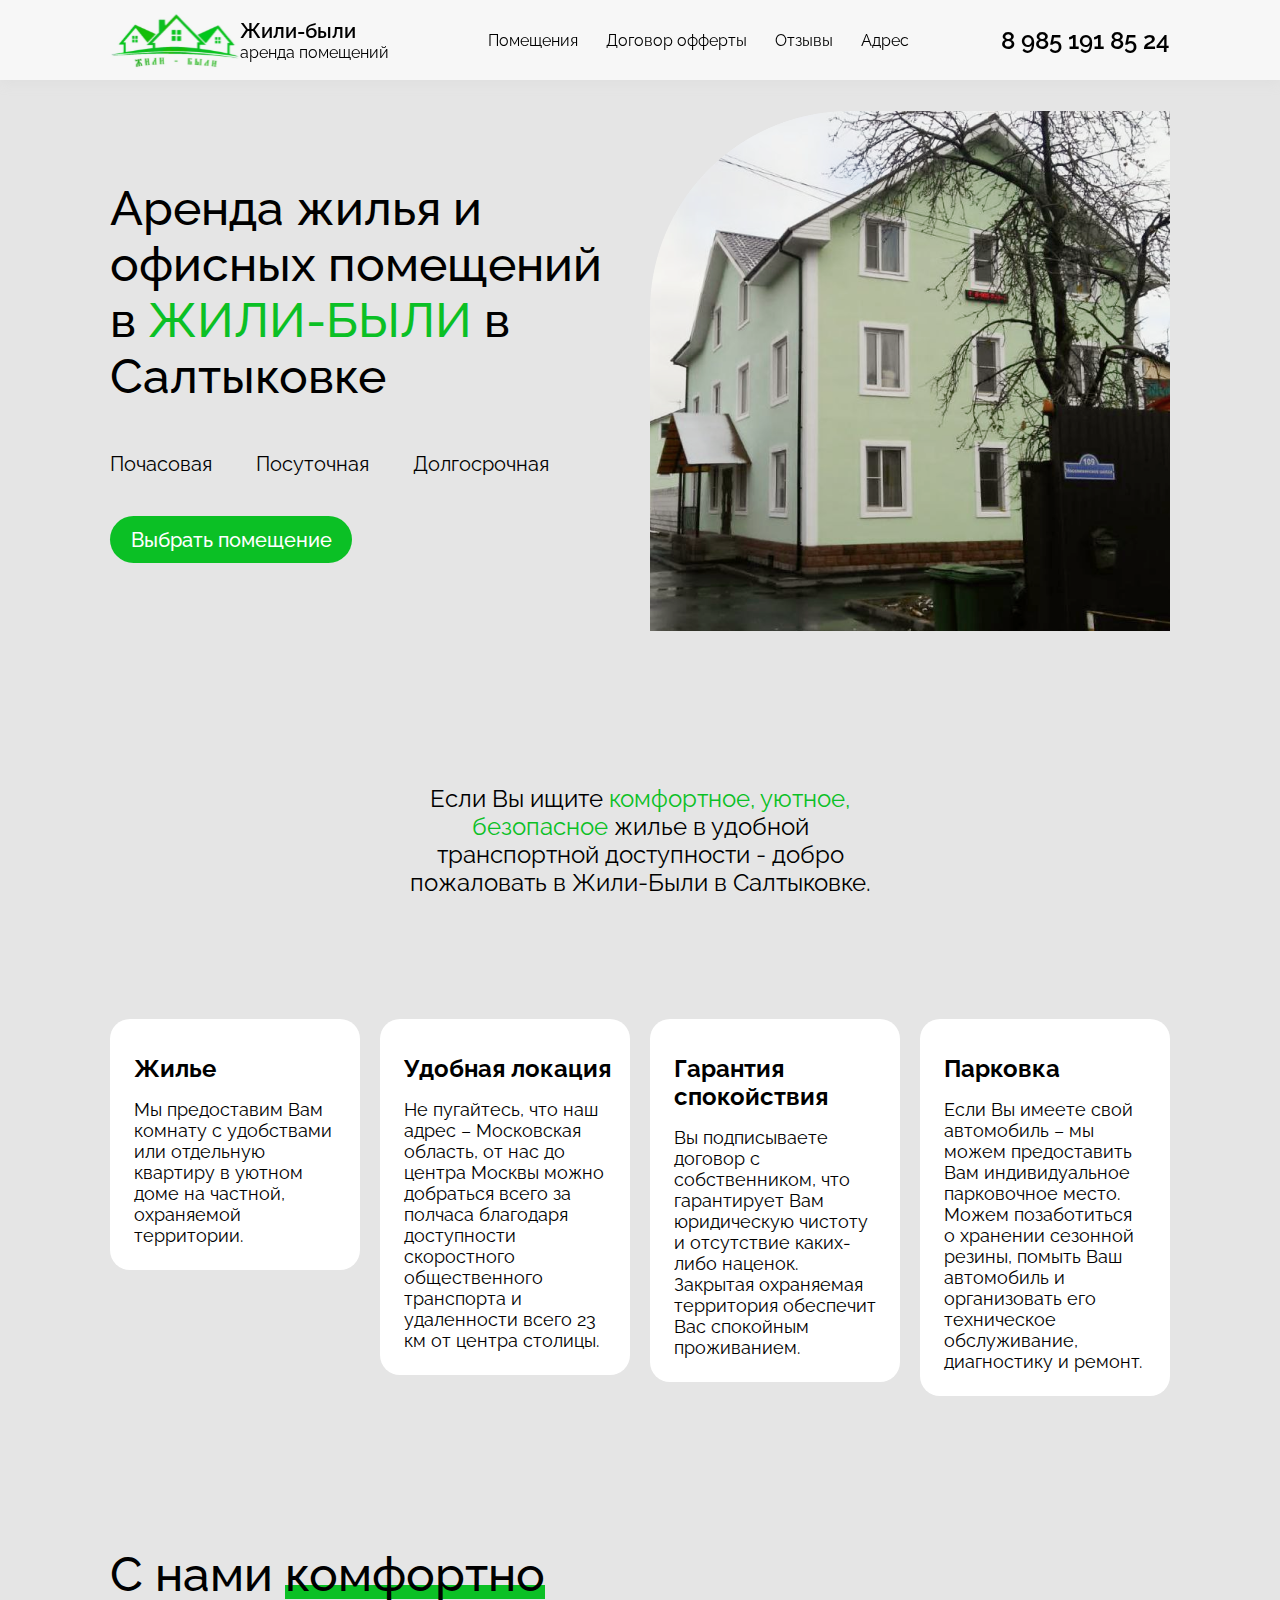
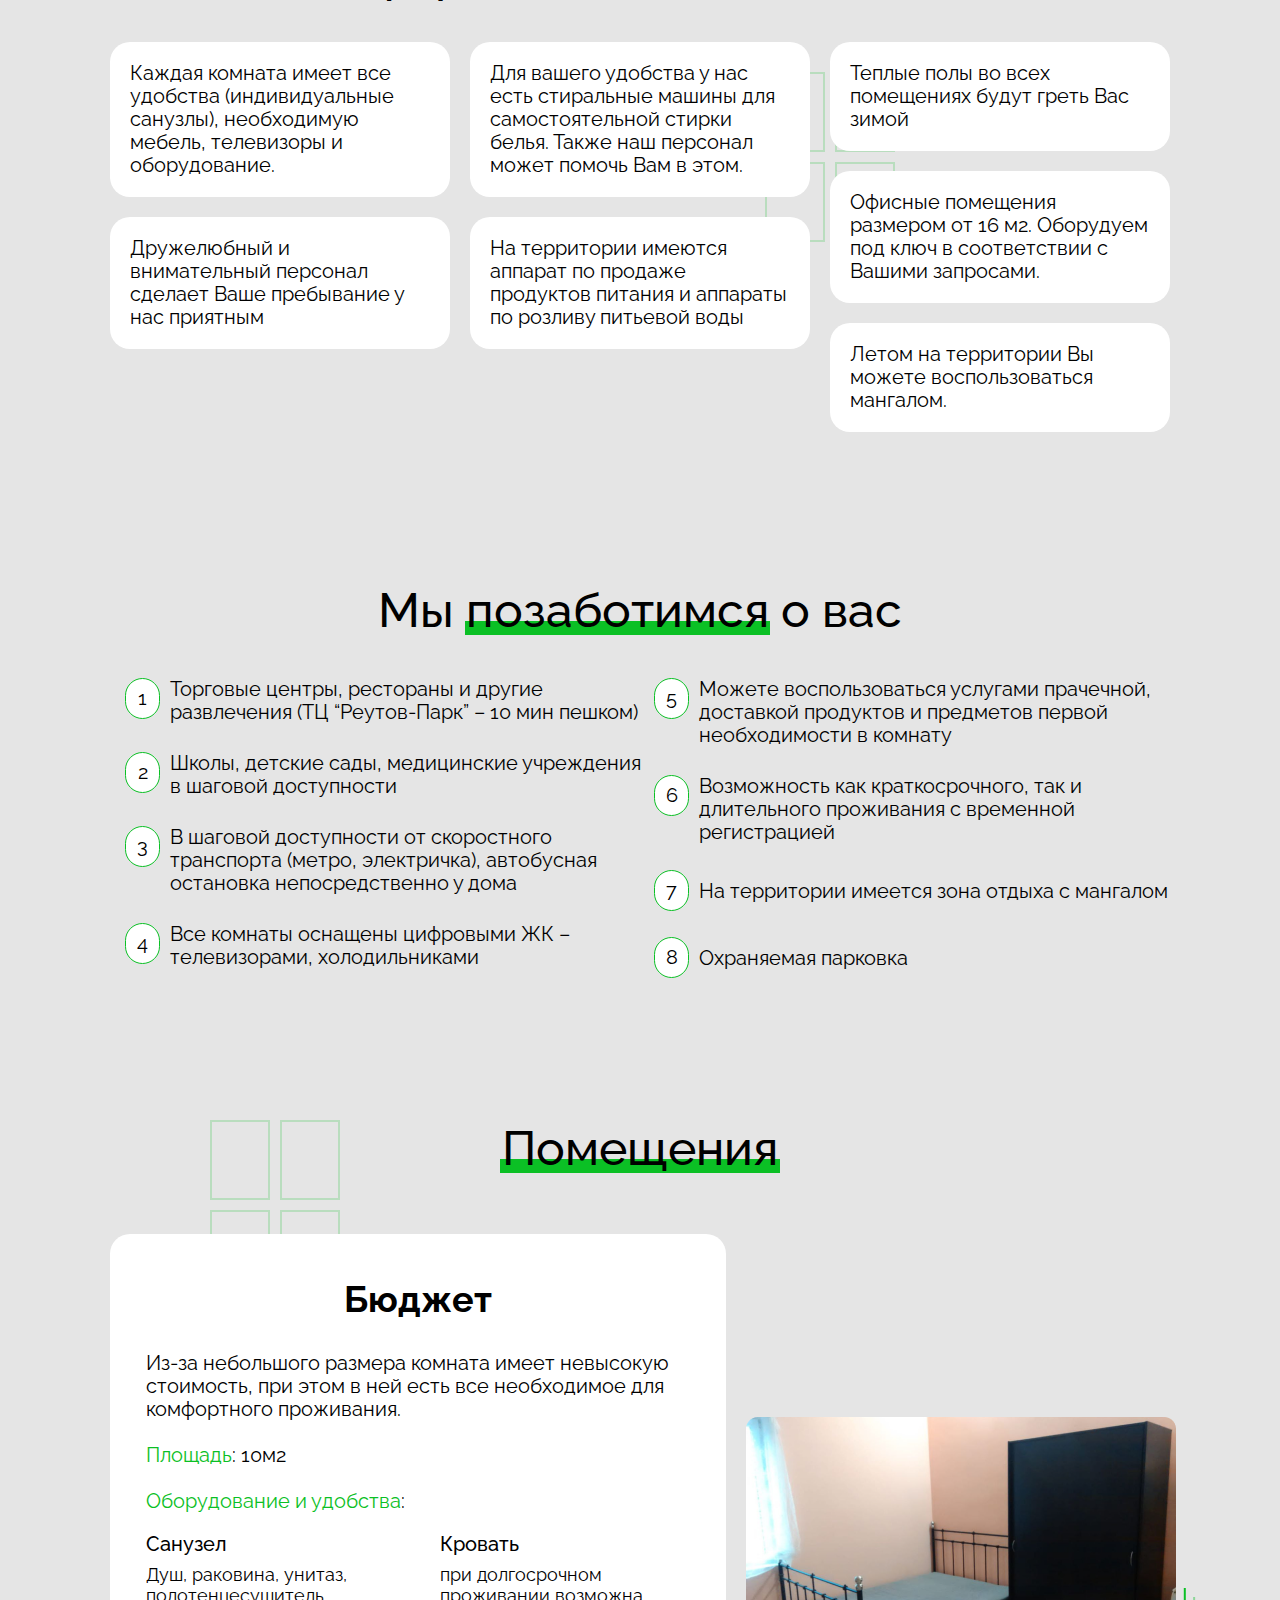
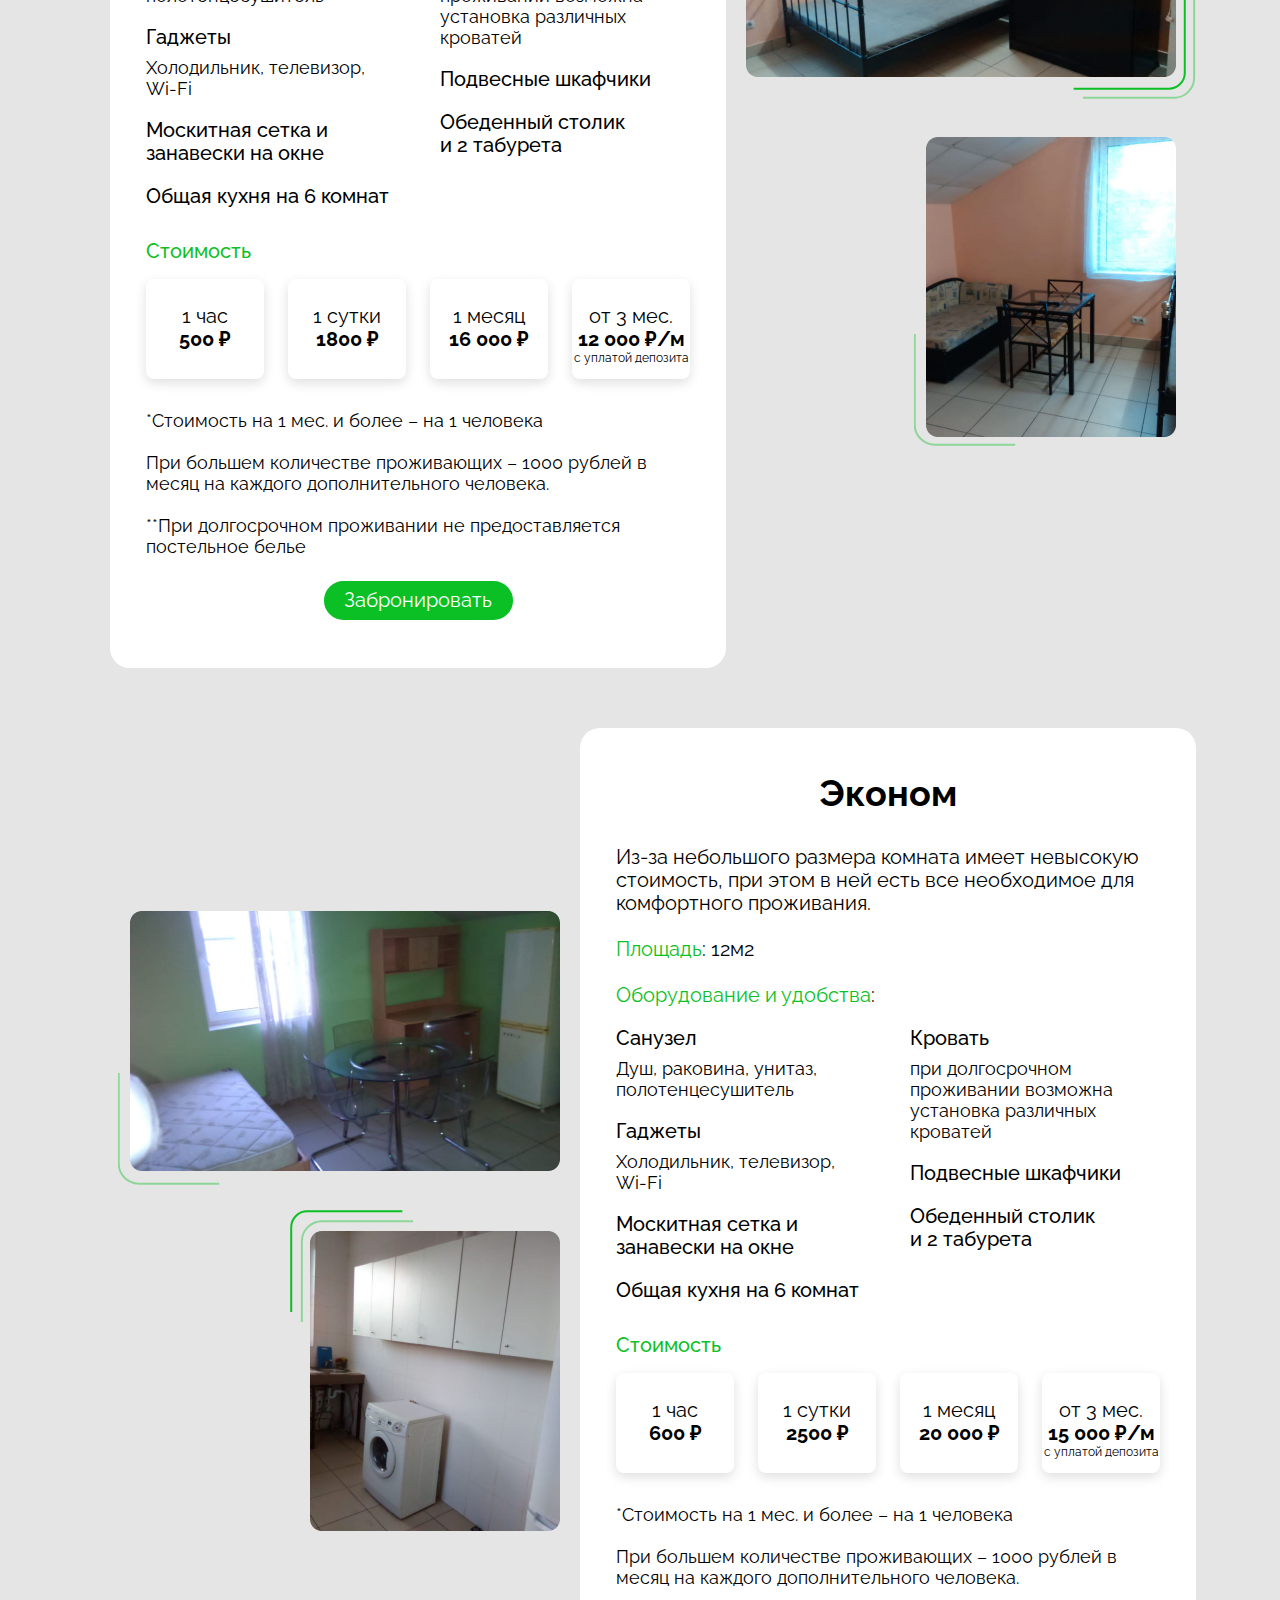
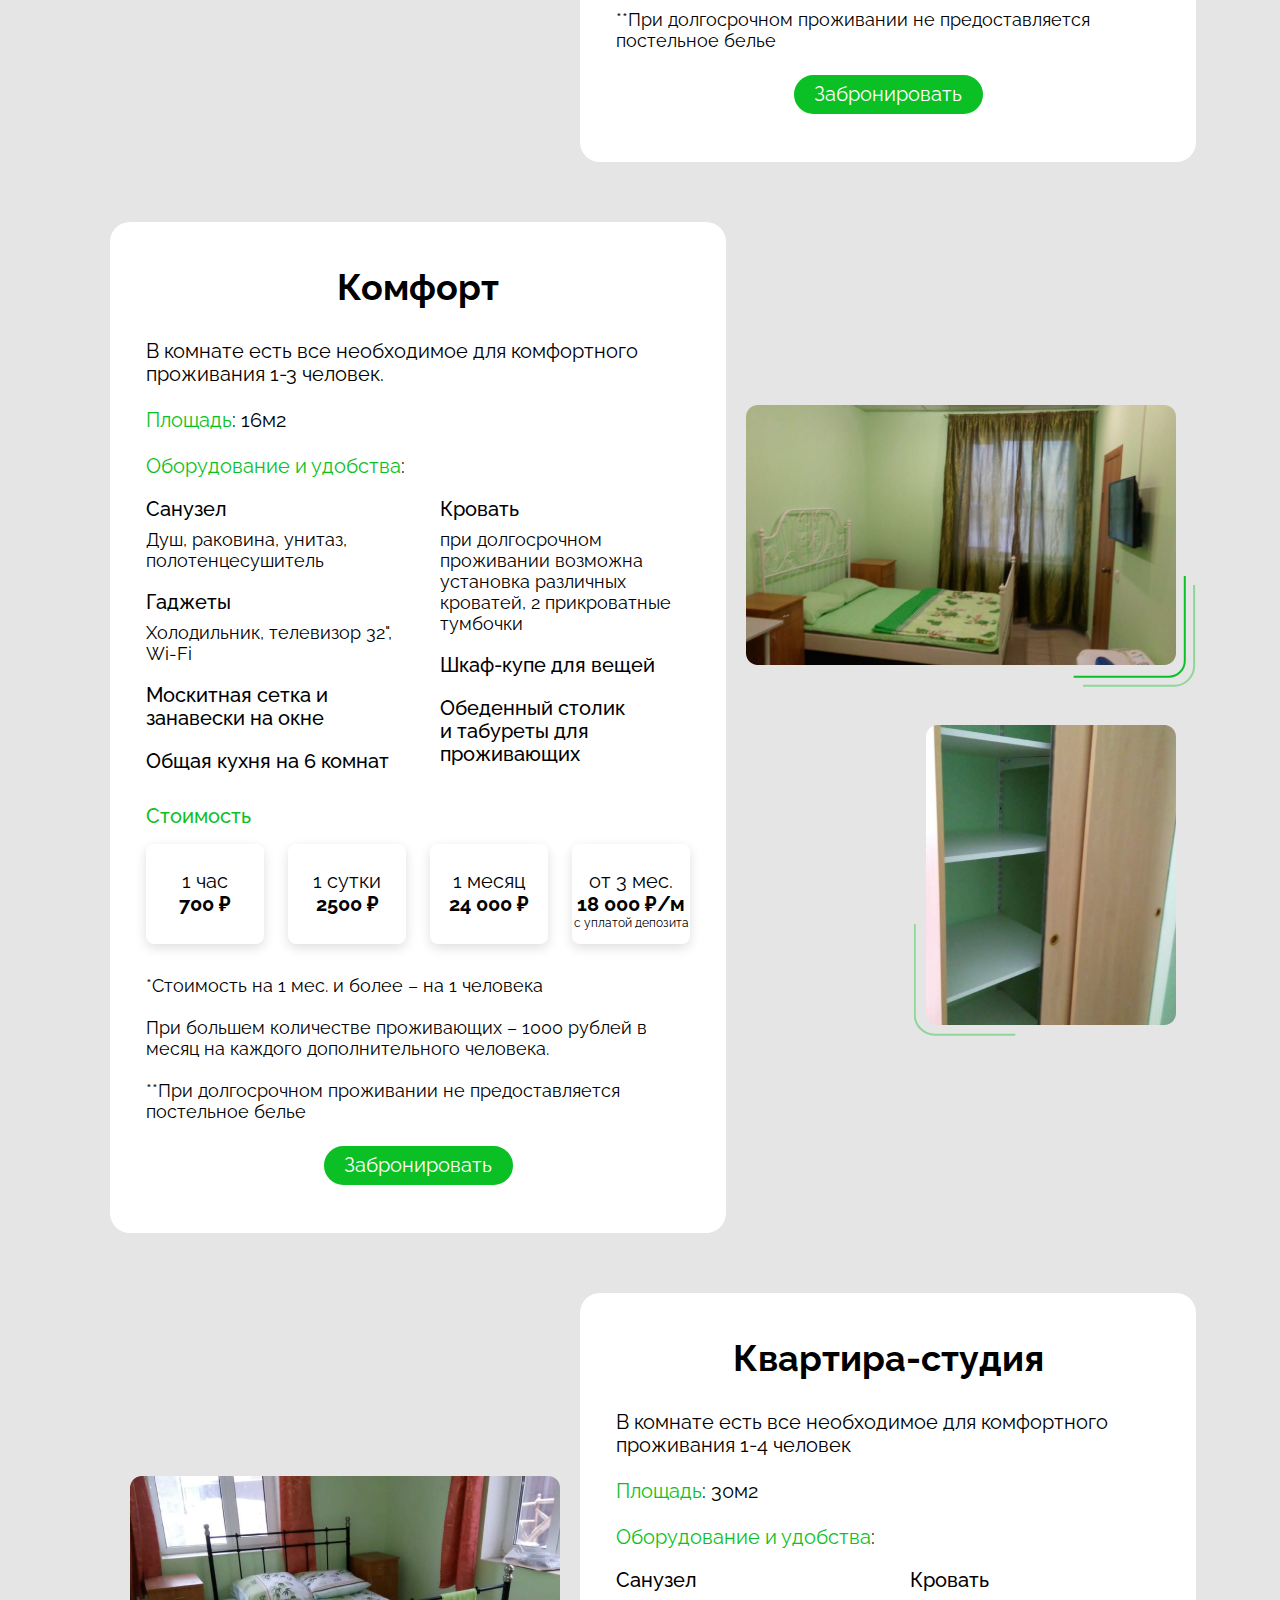
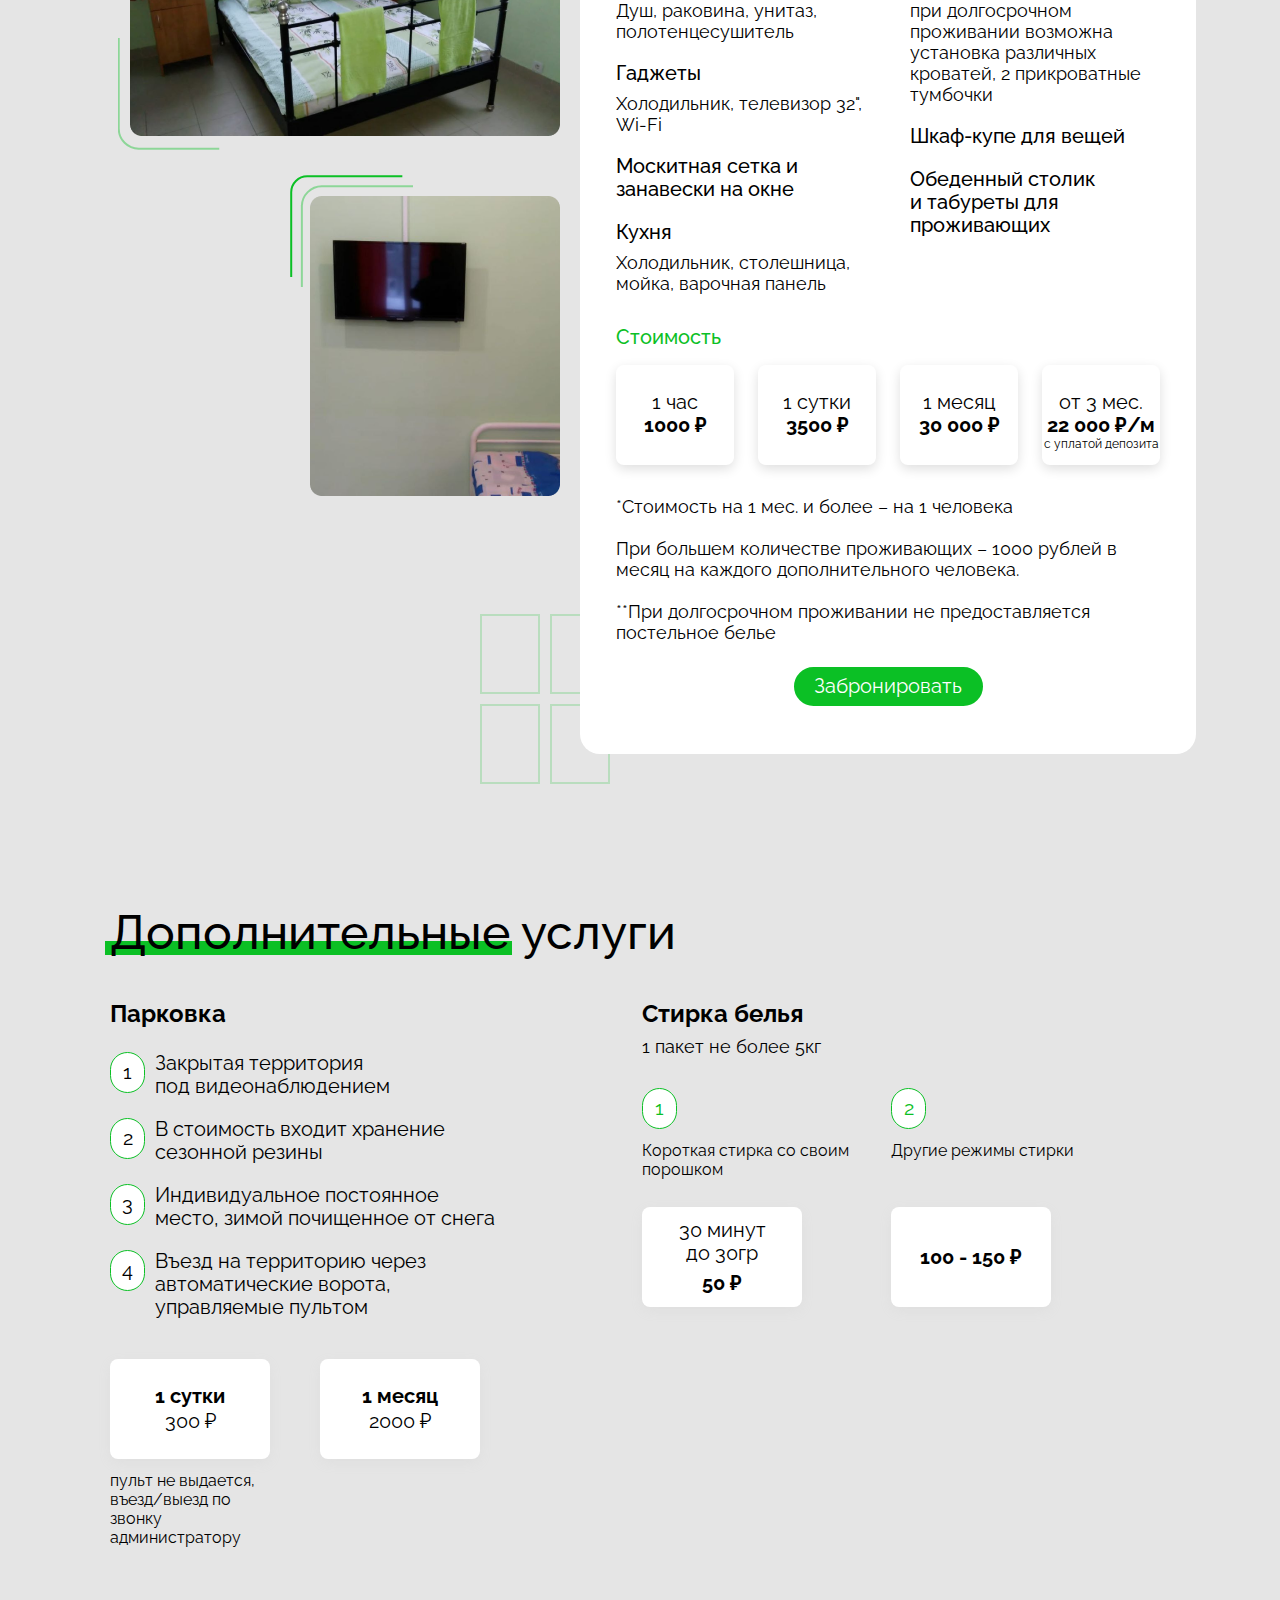
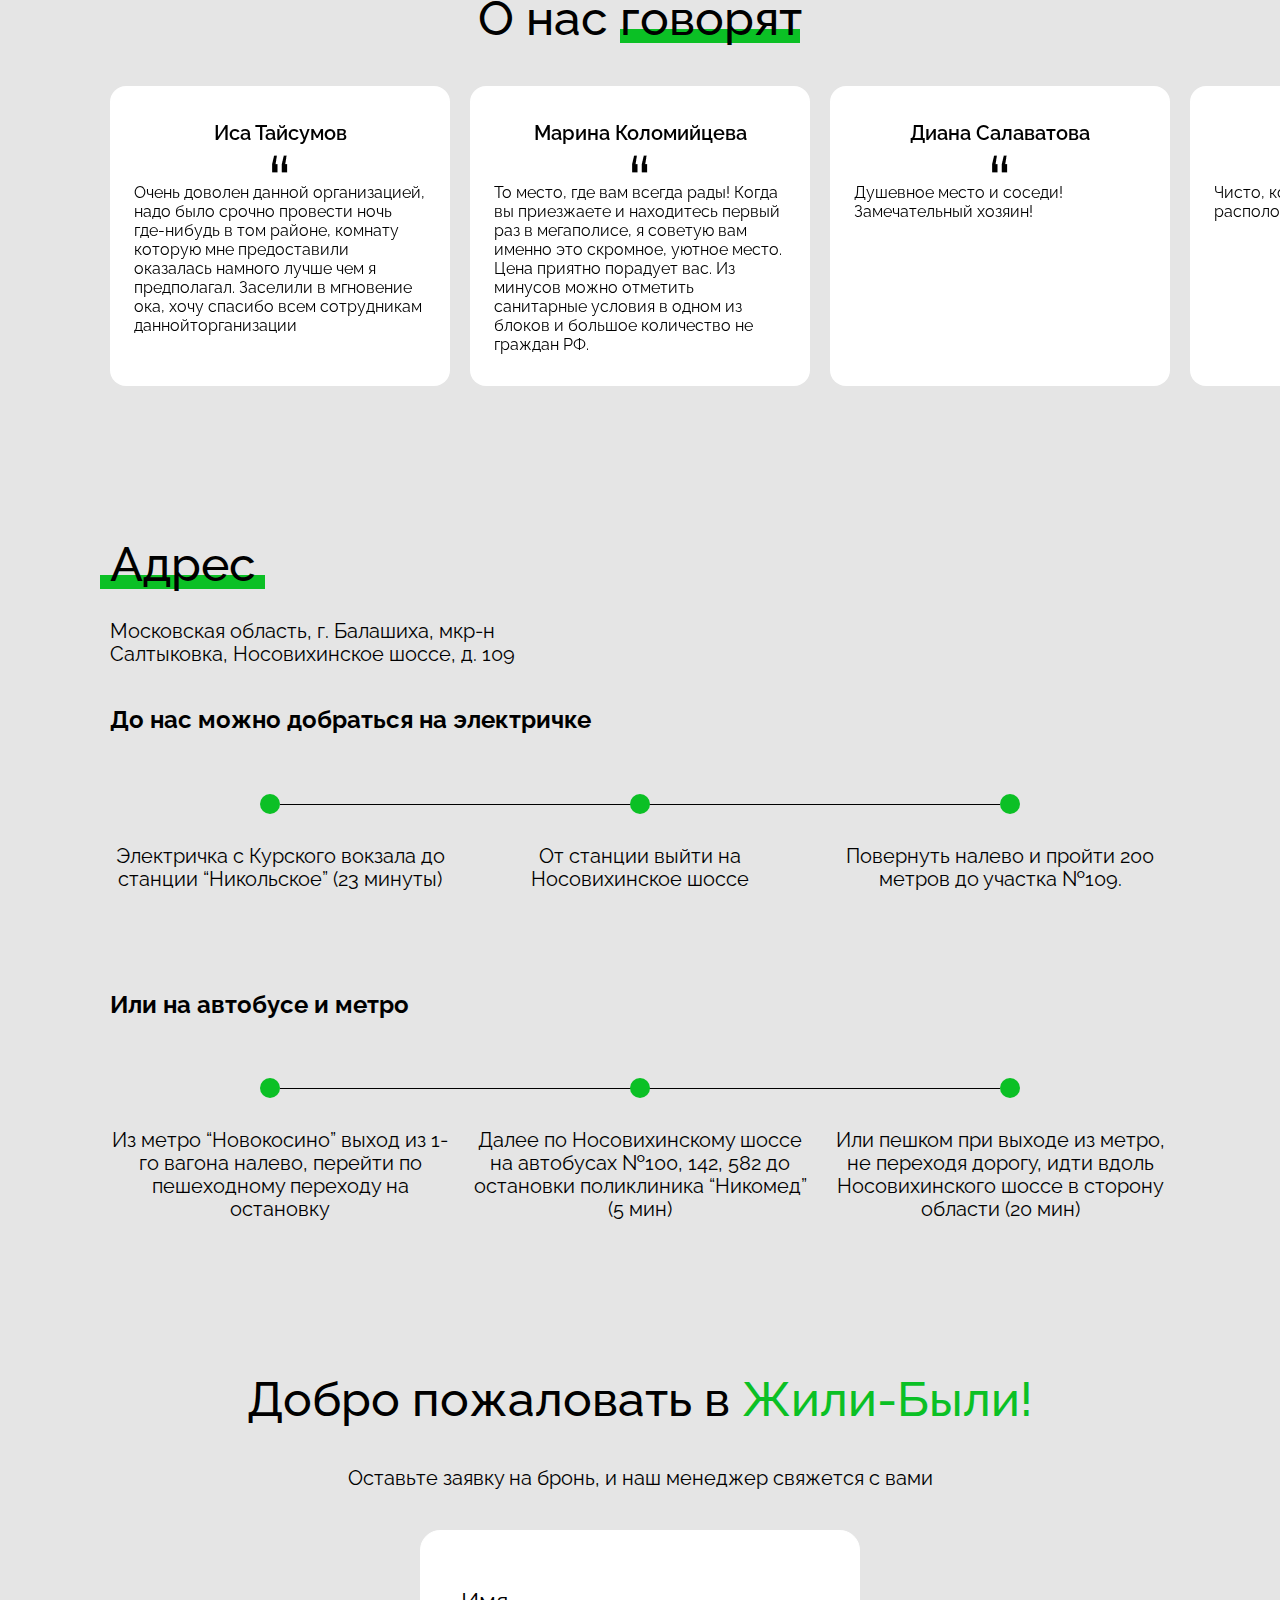
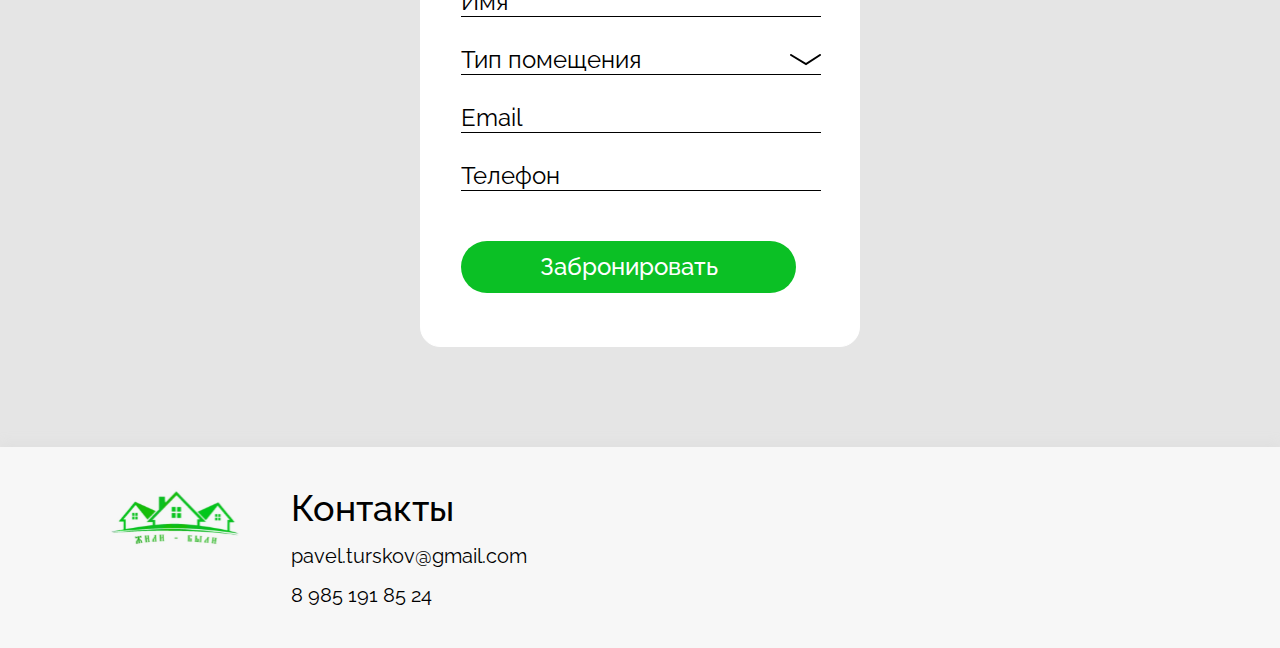
==== index.html @ 5f7e17d6 "Add files via upload" ====
<!DOCTYPE html>
<html lang="en">

<head>
    <meta charset="UTF-8">
    <meta http-equiv="X-UA-Compatible" content="IE=edge">
    <meta name="viewport" content="width=device-width, initial-scale=1.0">
    <link rel="icon" href="./img/favicon.ico" type="image/x-icon">
    <link rel="stylesheet" type="text/css" href="./slick/slick.css" />
    <link rel="stylesheet" type="text/css" href="./slick/slick-theme.css" />
    <script src="https://code.jquery.com/jquery-3.6.0.js"></script>
    <link rel="stylesheet" href="./style.css">
    <title>Жили-были</title>
</head>

<body>
    <div class="wrapper">
        <div class="content">
            <header class="header">
                <div class="container">
                    <a href="./index.html" class="img-logo">
                        <img src="./img/logo.svg" alt="logo">
                    </a>
                    <div class="company-name">
                        <p class="name-bold">Жили-были</p>
                        <p class="name-regular">аренда помещений</p>
                    </div>
                    <nav class="menu">
                        <ul class="menu__items">
                            <a href="#rooms" class="menu__item">Помещения</a>
                            <a href="./offerta.html" class="menu__item">Договор офферты</a>
                            <a href="#otzivi" class="menu__item">Отзывы</a>
                            <a href="#adress" class="menu__item">Адрес</a>
                        </ul>
                    </nav>
                    <div class="header__phone-number">
                        8 985 191 85 24
                    </div>
                </div>
            </header>
            <main class="main">
                <div class="container">
                    <section class="sec-1">
                        <div class="sec-1-left">
                            <h1 class="sec-1-title">
                                Аренда жилья и офисных помещений в <span class="clr-green">ЖИЛИ-БЫЛИ</span> в Салтыковке
                            </h1>
                            <div class="hours-variants">
                                <div class="hours-variant">Почасовая</div>
                                <div class="hours-variant">Посуточная</div>
                                <div class="hours-variant">Долгосрочная</div>
                            </div>
                            <a href="#rooms" class="choose-room">
                                Выбрать помещение
                            </a>
                        </div>
                        <div class="sec-1-right">
                            <img src="./img/pic1.png" alt="img" class="pic1">
                        </div>
                    </section>
                    <div class="main-welcome">
                        Если Вы ищите <span style="color: #0BC025;">комфортное, уютное, безопасное</span> жилье в удобной транспортной доступности - добро пожаловать в Жили-Были в Салтыковке.
                    </div>
                    <div class="main-benefits">
                        <div class="main-benefit" style="height: 251px">
                            <h3 class="main-benefit-title">
                                Жилье
                            </h3>
                            <p class="main-benefit-text">
                                Мы предоставим Вам комнату с удобствами или отдельную квартиру в уютном доме на частной, охраняемой территории.
                            </p>
                        </div>
                        <div class="main-benefit" style="height: 356px">
                            <h3 class="main-benefit-title" style="width: 207px">
                                Удобная локация
                            </h3>
                            <p class=" main-benefit-text ">
                                Не пугайтесь, что наш адрес – Московская область, от нас до центра Москвы можно добраться всего за полчаса благодаря доступности скоростного общественного транспорта и удаленности всего 23 км от центра столицы.
                            </p>
                        </div>
                        <div class="main-benefit " style="height: 363px">
                            <h3 class="main-benefit-title ">
                                Гарантия спокойствия
                            </h3>
                            <p class="main-benefit-text ">
                                Вы подписываете договор с собственником, что гарантирует Вам юридическую чистоту и отсутствие каких-либо наценок. Закрытая охраняемая территория обеспечит Вас спокойным проживанием.
                            </p>
                        </div>
                        <div class="main-benefit ">
                            <h3 class="main-benefit-title ">
                                Парковка
                            </h3>
                            <p class="main-benefit-text ">
                                Если Вы имеете свой автомобиль – мы можем предоставить Вам индивидуальное парковочное место. Можем позаботиться о хранении сезонной резины, помыть Ваш автомобиль и организовать его техническое обслуживание, диагностику и ремонт.
                            </p>
                        </div>
                    </div>
                    <section class="sec-2">
                        <h2 class="sec-2-title">
                            С нами комфортно
                        </h2>
                        <span class="sec-2-title-underline"></span>
                        <div class="sec-2-items">
                            <div class="sec-2-items-col">
                                <div class="sec-2-item">
                                    Каждая комната имеет все удобства (индивидуальные санузлы), необходимую мебель, телевизоры и оборудование.
                                </div>
                                <div class="sec-2-item">
                                    Дружелюбный и внимательный персонал сделает Ваше пребывание у нас приятным
                                </div>
                            </div>
                            <div class="sec-2-items-col">
                                <div class="sec-2-item">
                                    Для вашего удобства у нас есть стиральные машины для самостоятельной стирки белья. Также наш персонал может помочь Вам в этом.
                                </div>
                                <div class="sec-2-item">
                                    На территории имеются аппарат по продаже продуктов питания и аппараты по розливу питьевой воды
                                </div>
                            </div>
                            <div class="sec-2-items-col">
                                <div class="sec-2-item">
                                    Теплые полы во всех помещениях будут греть Вас зимой
                                </div>
                                <div class="sec-2-item">
                                    Офисные помещения размером от 16 м2. Оборудуем под ключ в соответствии с Вашими запросами.
                                </div>
                                <div class="sec-2-item">
                                    Летом на территории Вы можете воспользоваться мангалом.
                                </div>
                            </div>
                        </div>
                        <div class="sec-2-bg-forms">
                            <div class="sec-2-bg-form" style="left: 0px; top: 0px;"></div>
                            <div class="sec-2-bg-form" style="left: 70px; top: 0px;"></div>
                            <div class="sec-2-bg-form" style="left: 0px; top: 90px;"></div>
                            <div class="sec-2-bg-form" style="left: 70px; top: 90px;"></div>
                        </div>
                    </section>
                    <section class="sec-3">
                        <h2 class="sec-3-title">
                            Мы позаботимся о вас
                        </h2>
                        <span class="sec-3-title-underline"></span>
                        <ol class="sec-3-advantages">
                            <div class="sec-3-advantages-col">
                                <li class="sec-3-advantage">
                                    Торговые центры, рестораны и другие развлечения (ТЦ “Реутов-Парк” – 10 мин пешком)
                                </li>
                                <li class="sec-3-advantage">
                                    Школы, детские сады, медицинские учреждения в шаговой доступности
                                </li>
                                <li class="sec-3-advantage">
                                    В шаговой доступности от скоростного транспорта (метро, электричка), автобусная остановка непосредственно у дома
                                </li>
                                <li class="sec-3-advantage">
                                    Все комнаты оснащены цифровыми ЖК – телевизорами, холодильниками
                                </li>
                            </div>
                            <div class="sec-3-advantages-col">
                                <li class="sec-3-advantage">
                                    Можете воспользоваться услугами прачечной, доставкой продуктов и предметов первой необходимости в комнату
                                </li>
                                <li class="sec-3-advantage">
                                    Возможность как краткосрочного, так и длительного проживания с временной регистрацией
                                </li>
                                <li class="sec-3-advantage">
                                    На территории имеется зона отдыха с мангалом
                                </li>
                                <li class="sec-3-advantage">
                                    Охраняемая парковка
                                </li>
                            </div>
                        </ol>
                    </section>
                    <section class="sec-4" id="rooms">
                        <div class="sec-2-bg-forms">
                            <div class="sec-2-bg-form" style="left: 0px; top: 0px;"></div>
                            <div class="sec-2-bg-form" style="left: 70px; top: 0px;"></div>
                            <div class="sec-2-bg-form" style="left: 0px; top: 90px;"></div>
                            <div class="sec-2-bg-form" style="left: 70px; top: 90px;"></div>
                        </div>
                        <h2 class="sec-3-title">
                            Помещения
                        </h2>
                        <span class="sec-4-title-underline"></span>
                        <div class="sec-4-rooms">
                            <div class="sec-4-room-type-first">
                                <div class="sec-4-room-type-first-left">
                                    <h3 class="sec-4-room-title">
                                        Бюджет
                                    </h3>
                                    <p class="sec-4-room-sub">
                                        Из-за небольшого размера комната имеет невысокую стоимость, при этом в ней есть все необходимое для комфортного проживания. <br> <br>
                                        <span class="clr-green">Площадь</span>: 10м2 <br> <br>
                                        <span class="clr-green">Оборудование и удобства</span>:
                                    </p>
                                    <div class="room-things">
                                        <div class="room-things-col">
                                            <div class="room-thing">
                                                <h5 class="room-thing-title">
                                                    Санузел
                                                </h5>
                                                <p class="room-thing-text">
                                                    Душ, раковина, унитаз, полотенцесушитель
                                                </p>
                                            </div>
                                            <div class="room-thing">
                                                <h5 class="room-thing-title">
                                                    Гаджеты
                                                </h5>
                                                <p class="room-thing-text">
                                                    Холодильник, телевизор, Wi-Fi
                                                </p>
                                            </div>
                                            <div class="room-thing">
                                                <h5 class="room-thing-title">
                                                    Москитная сетка и занавески на окне
                                                </h5>
                                            </div>
                                            <div class="room-thing">
                                                <h5 class="room-thing-title">
                                                    Общая кухня на 6 комнат
                                                </h5>
                                            </div>
                                        </div>
                                        <div class="room-things-col">
                                            <div class="room-thing">
                                                <h5 class="room-thing-title">
                                                    Кровать
                                                </h5>
                                                <p class="room-thing-text">
                                                    при долгосрочном проживании возможна установка различных кроватей
                                                </p>
                                            </div>
                                            <div class="room-thing">
                                                <h5 class="room-thing-title">
                                                    Подвесные шкафчики
                                                </h5>
                                            </div>
                                            <div class="room-thing">
                                                <h5 class="room-thing-title">
                                                    Обеденный столик и 2 табурета
                                                </h5>
                                            </div>
                                        </div>

                                    </div>
                                    <p class="room-price clr-green">
                                        Стоимость
                                    </p>
                                    <div class="room-price-tarifs">
                                        <div class="room-price-tarif">
                                            <p class="room-price-tarif-text">
                                                1 час
                                            </p>
                                            <p class="room-price-tarif-text-bold">
                                                500 ₽
                                            </p>
                                        </div>
                                        <div class="room-price-tarif">
                                            <p class="room-price-tarif-text">
                                                1 сутки
                                            </p>
                                            <p class="room-price-tarif-text-bold">
                                                1800 ₽
                                            </p>
                                        </div>
                                        <div class="room-price-tarif">
                                            <p class="room-price-tarif-text">
                                                1 месяц
                                            </p>
                                            <p class="room-price-tarif-text-bold">
                                                16 000 ₽
                                            </p>
                                        </div>
                                        <div class="room-price-tarif">
                                            <p class="room-price-tarif-text">
                                                от 3 мес.
                                            </p>
                                            <p class="room-price-tarif-text-bold">
                                                12 000 ₽/м
                                            </p>
                                            <p class="deposit">
                                                с уплатой депозита
                                            </p>
                                        </div>
                                    </div>
                                    <div class="room-price-text">
                                        *Стоимость на 1 мес. и более – на 1 человека <br> <br> При большем количестве проживающих – 1000 рублей в месяц на каждого дополнительного человека. <br> <br> **При долгосрочном проживании не предоставляется постельное
                                        белье
                                    </div>
                                    <a href="#form" class="room-booking">
                                        Забронировать
                                    </a>
                                </div>
                                <div class="sec-4-room-type-first-right">
                                    <div class="room-pic1">
                                        <img src="./img/pic2.png" alt="pic2">
                                    </div>
                                    <div class="room-pic2">
                                        <img src="./img/pic3.png" alt="pic3">
                                    </div>
                                    <div class="border-dark" style="right: -10px; top: 170px;">
                                        <img src="./img/border-dark.svg" alt="">
                                    </div>
                                    <div class="border-light" style="right: -20px; top: 180px;">
                                        <img src="./img/border-light.svg" alt="">
                                    </div>
                                    <div class="border-light" style="bottom: 285px; left: 180px; transform: rotate(90deg);">
                                        <img src="./img/border-light.svg" alt="">
                                    </div>
                                </div>
                            </div>
                            <div class="sec-4-room-type-first">
                                <div class="sec-4-room-type-first-right">
                                    <div class="room-pic1">
                                        <img src="./img/pic4.png" alt="pic2">
                                    </div>
                                    <div class="room-pic2">
                                        <img src="./img/pic5.png" alt="pic3">
                                    </div>
                                    <div class="border-dark" style="left: 180px; top: 295px; transform: rotate(180deg);">
                                        <img src="./img/border-dark.svg" alt="">
                                    </div>
                                    <div class="border-light" style="left: 190px; top: 305px; transform: rotate(180deg);">
                                        <img src="./img/border-light.svg" alt="">
                                    </div>
                                    <div class="border-light" style="top: 165px; left: 0px; transform: rotate(90deg);">
                                        <img src="./img/border-light.svg" alt="">
                                    </div>
                                </div>
                                <div class="sec-4-room-type-first-left">
                                    <h3 class="sec-4-room-title">
                                        Эконом
                                    </h3>
                                    <p class="sec-4-room-sub">
                                        Из-за небольшого размера комната имеет невысокую стоимость, при этом в ней есть все необходимое для комфортного проживания. <br> <br>
                                        <span class="clr-green">Площадь</span>: 12м2 <br> <br>
                                        <span class="clr-green">Оборудование и удобства</span>:
                                    </p>
                                    <div class="room-things">
                                        <div class="room-things-col">
                                            <div class="room-thing">
                                                <h5 class="room-thing-title">
                                                    Санузел
                                                </h5>
                                                <p class="room-thing-text">
                                                    Душ, раковина, унитаз, полотенцесушитель
                                                </p>
                                            </div>
                                            <div class="room-thing">
                                                <h5 class="room-thing-title">
                                                    Гаджеты
                                                </h5>
                                                <p class="room-thing-text">
                                                    Холодильник, телевизор, Wi-Fi
                                                </p>
                                            </div>
                                            <div class="room-thing">
                                                <h5 class="room-thing-title">
                                                    Москитная сетка и занавески на окне
                                                </h5>
                                            </div>
                                            <div class="room-thing">
                                                <h5 class="room-thing-title">
                                                    Общая кухня на 6 комнат
                                                </h5>
                                            </div>
                                        </div>
                                        <div class="room-things-col">
                                            <div class="room-thing">
                                                <h5 class="room-thing-title">
                                                    Кровать
                                                </h5>
                                                <p class="room-thing-text">
                                                    при долгосрочном проживании возможна установка различных кроватей
                                                </p>
                                            </div>
                                            <div class="room-thing">
                                                <h5 class="room-thing-title">
                                                    Подвесные шкафчики
                                                </h5>
                                            </div>
                                            <div class="room-thing">
                                                <h5 class="room-thing-title">
                                                    Обеденный столик и 2 табурета
                                                </h5>
                                            </div>
                                        </div>

                                    </div>
                                    <p class="room-price clr-green">
                                        Стоимость
                                    </p>
                                    <div class="room-price-tarifs">
                                        <div class="room-price-tarif">
                                            <p class="room-price-tarif-text">
                                                1 час
                                            </p>
                                            <p class="room-price-tarif-text-bold">
                                                600 ₽
                                            </p>
                                        </div>
                                        <div class="room-price-tarif">
                                            <p class="room-price-tarif-text">
                                                1 сутки
                                            </p>
                                            <p class="room-price-tarif-text-bold">
                                                2500 ₽
                                            </p>
                                        </div>
                                        <div class="room-price-tarif">
                                            <p class="room-price-tarif-text">
                                                1 месяц
                                            </p>
                                            <p class="room-price-tarif-text-bold">
                                                20 000 ₽
                                            </p>
                                        </div>
                                        <div class="room-price-tarif">
                                            <p class="room-price-tarif-text">
                                                от 3 мес.
                                            </p>
                                            <p class="room-price-tarif-text-bold">
                                                15 000 ₽/м
                                            </p>
                                            <p class="deposit">
                                                с уплатой депозита
                                            </p>
                                        </div>
                                    </div>
                                    <div class="room-price-text">
                                        *Стоимость на 1 мес. и более – на 1 человека <br> <br> При большем количестве проживающих – 1000 рублей в месяц на каждого дополнительного человека. <br> <br> **При долгосрочном проживании не предоставляется постельное
                                        белье
                                    </div>
                                    <a href="#form" class="room-booking">
                                        Забронировать
                                    </a>
                                </div>
                            </div>
                            <div class="sec-4-room-type-first">
                                <div class="sec-4-room-type-first-left">
                                    <h3 class="sec-4-room-title">
                                        Комфорт
                                    </h3>
                                    <p class="sec-4-room-sub">
                                        В комнате есть все необходимое для комфортного проживания 1-3 человек. <br> <br>
                                        <span class="clr-green">Площадь</span>: 16м2 <br> <br>
                                        <span class="clr-green">Оборудование и удобства</span>:
                                    </p>
                                    <div class="room-things">
                                        <div class="room-things-col">
                                            <div class="room-thing">
                                                <h5 class="room-thing-title">
                                                    Санузел
                                                </h5>
                                                <p class="room-thing-text">
                                                    Душ, раковина, унитаз, полотенцесушитель
                                                </p>
                                            </div>
                                            <div class="room-thing">
                                                <h5 class="room-thing-title">
                                                    Гаджеты
                                                </h5>
                                                <p class="room-thing-text">
                                                    Холодильник, телевизор 32", Wi-Fi
                                                </p>
                                            </div>
                                            <div class="room-thing">
                                                <h5 class="room-thing-title">
                                                    Москитная сетка и занавески на окне
                                                </h5>
                                            </div>
                                            <div class="room-thing">
                                                <h5 class="room-thing-title">
                                                    Общая кухня на 6 комнат
                                                </h5>
                                            </div>
                                        </div>
                                        <div class="room-things-col">
                                            <div class="room-thing">
                                                <h5 class="room-thing-title">
                                                    Кровать
                                                </h5>
                                                <p class="room-thing-text">
                                                    при долгосрочном проживании возможна установка различных кроватей, 2 прикроватные тумбочки
                                                </p>
                                            </div>
                                            <div class="room-thing">
                                                <h5 class="room-thing-title">
                                                    Шкаф-купе для вещей
                                                </h5>
                                            </div>
                                            <div class="room-thing">
                                                <h5 class="room-thing-title">
                                                    Обеденный столик и табуреты для проживающих
                                                </h5>
                                            </div>
                                        </div>

                                    </div>
                                    <p class="room-price clr-green">
                                        Стоимость
                                    </p>
                                    <div class="room-price-tarifs">
                                        <div class="room-price-tarif">
                                            <p class="room-price-tarif-text">
                                                1 час
                                            </p>
                                            <p class="room-price-tarif-text-bold">
                                                700 ₽
                                            </p>
                                        </div>
                                        <div class="room-price-tarif">
                                            <p class="room-price-tarif-text">
                                                1 сутки
                                            </p>
                                            <p class="room-price-tarif-text-bold">
                                                2500 ₽
                                            </p>
                                        </div>
                                        <div class="room-price-tarif">
                                            <p class="room-price-tarif-text">
                                                1 месяц
                                            </p>
                                            <p class="room-price-tarif-text-bold">
                                                24 000 ₽
                                            </p>
                                        </div>
                                        <div class="room-price-tarif">
                                            <p class="room-price-tarif-text">
                                                от 3 мес.
                                            </p>
                                            <p class="room-price-tarif-text-bold">
                                                18 000 ₽/м
                                            </p>
                                            <p class="deposit">
                                                с уплатой депозита
                                            </p>
                                        </div>
                                    </div>
                                    <div class="room-price-text">
                                        *Стоимость на 1 мес. и более – на 1 человека <br> <br> При большем количестве проживающих – 1000 рублей в месяц на каждого дополнительного человека. <br> <br> **При долгосрочном проживании не предоставляется постельное
                                        белье
                                    </div>
                                    <a href="#form" class="room-booking">
                                        Забронировать
                                    </a>
                                </div>
                                <div class="sec-4-room-type-first-right">
                                    <div class="room-pic1">
                                        <img src="./img/pic6.png" alt="pic2">
                                    </div>
                                    <div class="room-pic2">
                                        <img src="./img/pic7.png" alt="pic3">
                                    </div>
                                    <div class="border-dark" style="right: -10px; top: 170px;">
                                        <img src="./img/border-dark.svg" alt="">
                                    </div>
                                    <div class="border-light" style="right: -20px; top: 180px;">
                                        <img src="./img/border-light.svg" alt="">
                                    </div>
                                    <div class="border-light" style="bottom: 260px; left: 180px; transform: rotate(90deg);">
                                        <img src="./img/border-light.svg" alt="">
                                    </div>
                                </div>
                            </div>
                            <div class="sec-4-room-type-first">
                                <div class="sec-4-room-type-first-right">
                                    <div class="room-pic1">
                                        <img src="./img/pic8.png" alt="pic2">
                                    </div>
                                    <div class="room-pic2">
                                        <img src="./img/pic9.png" alt="pic3">
                                    </div>
                                    <div class="border-dark" style="left: 180px; top: 295px; transform: rotate(180deg);">
                                        <img src="./img/border-dark.svg" alt="">
                                    </div>
                                    <div class="border-light" style="left: 190px; top: 305px; transform: rotate(180deg);">
                                        <img src="./img/border-light.svg" alt="">
                                    </div>
                                    <div class="border-light" style="top: 165px; left: 0px; transform: rotate(90deg);">
                                        <img src="./img/border-light.svg" alt="">
                                    </div>
                                </div>
                                <div class="sec-4-room-type-first-left">
                                    <h3 class="sec-4-room-title">
                                        Квартира-студия
                                    </h3>
                                    <p class="sec-4-room-sub">
                                        В комнате есть все необходимое для комфортного проживания 1-4 человек <br> <br>
                                        <span class="clr-green">Площадь</span>: 30м2 <br> <br>
                                        <span class="clr-green">Оборудование и удобства</span>:
                                    </p>
                                    <div class="room-things">
                                        <div class="room-things-col">
                                            <div class="room-thing">
                                                <h5 class="room-thing-title">
                                                    Санузел
                                                </h5>
                                                <p class="room-thing-text">
                                                    Душ, раковина, унитаз, полотенцесушитель
                                                </p>
                                            </div>
                                            <div class="room-thing">
                                                <h5 class="room-thing-title">
                                                    Гаджеты
                                                </h5>
                                                <p class="room-thing-text">
                                                    Холодильник, телевизор 32", Wi-Fi
                                                </p>
                                            </div>
                                            <div class="room-thing">
                                                <h5 class="room-thing-title">
                                                    Москитная сетка и занавески на окне
                                                </h5>
                                            </div>
                                            <div class="room-thing">
                                                <h5 class="room-thing-title">
                                                    Кухня
                                                </h5>
                                                <p class="room-thing-text">
                                                    Холодильник, столешница, мойка, варочная панель
                                                </p>
                                            </div>
                                        </div>
                                        <div class="room-things-col">
                                            <div class="room-thing">
                                                <h5 class="room-thing-title">
                                                    Кровать
                                                </h5>
                                                <p class="room-thing-text">
                                                    при долгосрочном проживании возможна установка различных кроватей, 2 прикроватные тумбочки
                                                </p>
                                            </div>
                                            <div class="room-thing">
                                                <h5 class="room-thing-title">
                                                    Шкаф-купе для вещей
                                                </h5>
                                            </div>
                                            <div class="room-thing">
                                                <h5 class="room-thing-title">
                                                    Обеденный столик и табуреты для проживающих
                                                </h5>
                                            </div>
                                        </div>

                                    </div>
                                    <p class="room-price clr-green">
                                        Стоимость
                                    </p>
                                    <div class="room-price-tarifs">
                                        <div class="room-price-tarif">
                                            <p class="room-price-tarif-text">
                                                1 час
                                            </p>
                                            <p class="room-price-tarif-text-bold">
                                                1000 ₽
                                            </p>
                                        </div>
                                        <div class="room-price-tarif">
                                            <p class="room-price-tarif-text">
                                                1 сутки
                                            </p>
                                            <p class="room-price-tarif-text-bold">
                                                3500 ₽
                                            </p>
                                        </div>
                                        <div class="room-price-tarif">
                                            <p class="room-price-tarif-text">
                                                1 месяц
                                            </p>
                                            <p class="room-price-tarif-text-bold">
                                                30 000 ₽
                                            </p>
                                        </div>
                                        <div class="room-price-tarif">
                                            <p class="room-price-tarif-text">
                                                от 3 мес.
                                            </p>
                                            <p class="room-price-tarif-text-bold">
                                                22 000 ₽/м
                                            </p>
                                            <p class="deposit">
                                                с уплатой депозита
                                            </p>
                                        </div>
                                    </div>
                                    <div class="room-price-text">
                                        *Стоимость на 1 мес. и более – на 1 человека <br> <br> При большем количестве проживающих – 1000 рублей в месяц на каждого дополнительного человека. <br> <br> **При долгосрочном проживании не предоставляется постельное
                                        белье
                                    </div>
                                    <a href="#form" class="room-booking">
                                        Забронировать
                                    </a>
                                </div>
                            </div>
                        </div>
                        <div class="sec-2-bg-forms">
                            <div class="sec-2-bg-form" style="left: 0px; top: 0px;"></div>
                            <div class="sec-2-bg-form" style="left: 70px; top: 0px;"></div>
                            <div class="sec-2-bg-form" style="left: 0px; top: 90px;"></div>
                            <div class="sec-2-bg-form" style="left: 70px; top: 90px;"></div>
                        </div>
                    </section>
                    <section class="sec-5">
                        <h2 class="sec-2-title">
                            Дополнительные услуги
                        </h2>
                        <span class="sec-4-title-underline"></span>
                        <div class="sec-5-offers">
                            <div class="sec-5-left">
                                <h5 class="sec-5-left-title">
                                    Парковка
                                </h5>
                                <ol class="sec-5-left-lst">
                                    <li class="sec-5-left-lst-item" style="width: 244px">
                                        Закрытая территория под видеонаблюдением
                                    </li>
                                    <li class="sec-5-left-lst-item" style="width: 311px">
                                        В стоимость входит хранение сезонной резины
                                    </li>
                                    <li class="sec-5-left-lst-item" style="width: 342px">
                                        Индивидуальное постоянное место, зимой почищенное от снега
                                    </li>
                                    <li class="sec-5-left-lst-item" style="width: 342px">
                                        Въезд на территорию через автоматические ворота, управляемые пультом
                                    </li>
                                </ol>
                                <div class="sec-5-left-tarifs">
                                    <div class="sec-5-left-tarif">
                                        <div class="room-price-tarif-text-bold" style="padding-top: 26px">1 сутки</div>
                                        <div class="room-price-tarif-text" style="padding-top: 2px">300 ₽</div>
                                    </div>
                                    <div class="sec-5-left-tarif">
                                        <div class="room-price-tarif-text-bold" style="padding-top: 26px">1 месяц</div>
                                        <div class="room-price-tarif-text" style="padding-top: 2px">2000 ₽</div>
                                    </div>
                                </div>
                                <p class="sec-5-left-parkovka">
                                    пульт не выдается, въезд/выезд по звонку администратору
                                </p>
                            </div>
                            <div class="sec-5-right">
                                <h5 class="sec-5-left-title">
                                    Стирка белья
                                </h5>
                                <p class="sec-5-right-sub">
                                    1 пакет не более 5кг
                                </p>
                                <div class="sec-5-right-lst">
                                    <div class="sec-5-right-lst-item">
                                        <span class="sec-5-right-lst-number">
                                            1
                                        </span>
                                        <p class="sec-5-right-lst-text" style="width: 249px">
                                            Короткая стирка со своим порошком
                                        </p>
                                        <div class="sec-5-left-tarif">
                                            <div class="room-price-tarif-text" style="width: 111px; margin: 0 auto 7px">30 минут до 30гр</div>
                                            <div class="room-price-tarif-text-bold">50 ₽</div>
                                        </div>
                                    </div>
                                    <div class="sec-5-right-lst-item">
                                        <span class="sec-5-right-lst-number">
                                            2
                                        </span>
                                        <p class="sec-5-right-lst-text" style="width: 279px">
                                            Другие режимы стирки
                                        </p>
                                        <div class="sec-5-left-tarif">
                                            <div class="room-price-tarif-text-bold" style="padding-top: 39px;">100 - 150 ₽</div>
                                        </div>
                                    </div>
                                </div>
                            </div>
                        </div>
                    </section>
                    <section class="sec-6" id="otzivi">
                        <h2 class="sec-3-title">
                            О нас говорят
                        </h2>
                        <span class="sec-4-title-underline"></span>
                        <div class="sec-6-carousel">
                            <div class="sec-6-carousel-item">
                                <h5 class="sec-6-carousel-item-title">
                                    Иса Тайсумов
                                </h5>
                                <div class="sec-6-carousel-item-dots">
                                    <img src="./img/kavichki.png" alt="kav">
                                </div>
                                <p class="sec-6-carousel-item-text">
                                    Очень доволен данной организацией, надо было срочно провести ночь где-нибудь в том районе, комнату которую мне предоставили оказалась намного лучше чем я предполагал. Заселили в мгновение ока, хочу спасибо всем сотрудникам даннойторганизации
                                </p>
                            </div>
                            <div class="sec-6-carousel-item">
                                <h5 class="sec-6-carousel-item-title">
                                    Марина Коломийцева
                                </h5>
                                <div class="sec-6-carousel-item-dots">
                                    <img src="./img/kavichki.png" alt="kav">
                                </div>
                                <p class="sec-6-carousel-item-text">
                                    То место, где вам всегда рады! Когда вы приезжаете и находитесь первый раз в мегаполисе, я советую вам именно это скромное, уютное место. Цена приятно порадует вас. Из минусов можно отметить санитарные условия в одном из блоков и большое количество не
                                    граждан РФ.
                                </p>
                            </div>
                            <div class="sec-6-carousel-item">
                                <h5 class="sec-6-carousel-item-title">
                                    Диана Салаватова
                                </h5>
                                <div class="sec-6-carousel-item-dots">
                                    <img src="./img/kavichki.png" alt="kav">
                                </div>
                                <p class="sec-6-carousel-item-text">
                                    Душевное место и соседи! Замечательный хозяин!
                                </p>
                            </div>
                            <div class="sec-6-carousel-item">
                                <h5 class="sec-6-carousel-item-title">
                                    Pavel Turskov
                                </h5>
                                <div class="sec-6-carousel-item-dots">
                                    <img src="./img/kavichki.png" alt="kav">
                                </div>
                                <p class="sec-6-carousel-item-text">
                                    Чисто, комфортно, удобное расположение
                                </p>
                            </div>
                        </div>
                    </section>
                    <section class="sec-7" id="adress">
                        <h2 class="sec-2-title">
                            Адрес
                        </h2>
                        <span class="sec-4-title-underline"></span>
                        <p class="sec-7-sub">
                            Московская область, г. Балашиха, мкр-н Салтыковка, Носовихинское шоссе, д. 109
                        </p>
                        <h5 class="sec-7-route-title">
                            До нас можно добраться на электричке
                        </h5>
                        <hr class="sec-7-route">
                        <span class="green-elipse" style="top: 258px"></span><span style="top: 258px; left: 520px;" class=" green-elipse "></span><span style="top: 258px; left: 890px;" class="green-elipse "></span>
                        <div class="sec-7-route-items">
                            <div class="sec-7-route-item">
                                Электричка с Курского вокзала до станции “Никольское” (23 минуты)
                            </div>
                            <div class="sec-7-route-item">
                                От станции выйти на Носовихинское шоссе
                            </div>
                            <div class="sec-7-route-item">
                                Повернуть налево и пройти 200 метров до участка №109.
                            </div>
                        </div>
                        <h5 class="sec-7-route-title">
                            Или на автобусе и метро
                        </h5>
                        <hr class="sec-7-route">
                        <span class="green-elipse" style="top: 542px"></span><span style="top: 542px; left: 520px;" class=" green-elipse "></span><span style="top: 542px; left: 890px;" class="green-elipse "></span>
                        <div class="sec-7-route-items ">
                            <div class="sec-7-route-item ">
                                Из метро “Новокосино” выход из 1-го вагона налево, перейти по пешеходному переходу на остановку
                            </div>
                            <div class="sec-7-route-item ">
                                Далее по Носовихинскому шоссе на автобусах №100, 142, 582 до остановки поликлиника “Никомед” (5 мин)
                            </div>
                            <div class="sec-7-route-item ">
                                Или пешком при выходе из метро, не переходя дорогу, идти вдоль Носовихинского шоссе в сторону области (20 мин)
                            </div>
                        </div>
                    </section>
                    <section class="sec-8">
                        <h2 class="sec-3-title">
                            Добро пожаловать в <span class="clr-green">Жили-Были!</span>
                        </h2>
                        <p class="sec-8-sub">
                            Оставьте заявку на бронь, и наш менеджер свяжется с вами
                        </p>
                        <form action="send.php" method="post" id="form" class="form">
                            <input type="text" class="name" placeholder="Имя" required>
                            <select name="type-rooms" id="type-rooms" placeholder="Тип помещения" required>
                                <option value="Тип помещения" class="type-room">Тип помещения</option>
                                <option value="Бюджет" class="type-room">Бюджет</option>
                                <option value="Эконом" class="type-room">Эконом</option>
                                <option value="Комфорт" class="type-room">Комфорт</option>
                                <option value="Квартира-студия" class="type-room">Квартира-студия</option>
                            </select>
                            <input type="email" class="mail" placeholder="Email" required>
                            <input type="number" class="phone" placeholder="Телефон" required>
                            <button type="submit" id="form-btn" class="form-btn">
                                Забронировать
                            </button>
                        </form>
                    </section>
                </div>
            </main>
            <footer class="footer ">
                <div class="container ">
                    <a href="./index.html " class="img-logo ">
                        <img src="./img/logo.svg " alt="logo ">
                    </a>
                    <div class="footer-contacts ">
                        <h2 class="footer-title ">
                            Контакты
                        </h2>
                        <p class="footer-mail ">
                            pavel.turskov@gmail.com
                        </p>
                        <p class="footer-phone ">
                            8 985 191 85 24
                        </p>
                    </div>
                </div>
            </footer>
        </div>
    </div>
    <script type="text/javascript " src="./slick/slick.js "></script>
    <script type="text/javascript " src="./slick/slick.min.js "></script>
    <script src="./main.js "></script>
</body>

</html>
---- style.css ----
@import url('https://fonts.googleapis.com/css2?family=Raleway:wght@400;500;600;700&display=swap');
* {
    padding: 0;
    margin: 0;
    font-family: 'Raleway';
}

a {
    text-decoration: none;
    color: black;
}

a,
button {
    cursor: pointer;
}

body {
    background: #E5E5E5;
}

button {
    outline: none;
    border: none;
}

.wrapper {
    display: flex;
    overflow-x: hidden;
}

.content {
    flex: 1 1 auto;
}

.header {
    position: fixed;
    width: 100%;
    background: #F7F7F7;
    height: 80px;
    box-shadow: 0px 4px 12px #DFDFDF;
    z-index: 999;
}

.container {
    max-width: 1060px;
    margin: 0 auto;
}

.header .container {
    display: flex;
    position: relative;
    top: 10px;
}

.img-logo {
    display: block;
}

.img-logo img {
    align-self: center;
    display: block;
    height: 60px;
}

.company-name {
    position: relative;
    top: 9px;
}

.name-bold {
    font-weight: 600;
    font-size: 20px;
}

.name-regular {
    font-size: 16px;
}

.menu {
    margin-left: 99px;
    display: flex;
    align-items: center;
}

.menu__items {
    display: flex;
    align-items: center;
}

.menu__item {
    font-size: 16px;
    margin-right: 28px;
    transition: all 0.3s ease-in-out;
}

.menu__item:hover {
    color: #0BC025;
}

.header__phone-number {
    font-size: 24px;
    margin-top: auto;
    margin-bottom: auto;
    margin-left: auto;
    font-weight: 600;
}

.main {
    padding-top: 80px;
}

.sec-1 {
    display: flex;
}

.sec-1-left {
    margin-top: 100px;
}

.sec-1-title {
    max-width: 503px;
    font-size: 48px;
    line-height: 56px;
    font-weight: 500;
}

.hours-variants {
    display: flex;
    margin-top: 48px;
}

.hours-variant {
    font-size: 20px;
    margin-right: 44px;
}

.choose-room {
    width: 242px;
    height: 47px;
    background: #0BC025;
    border-radius: 90px;
    font-weight: 500;
    font-size: 20px;
    color: white;
    margin-top: 40px;
    display: flex;
    align-items: center;
    justify-content: center;
    transition: all 0.3s ease-in-out 0s;
}

.choose-room:hover {
    background-color: #0f7c1f;
}

.sec-1-right {
    margin-left: 37px;
    margin-top: 31px;
}

.pic1 {}

.main-welcome {
    font-size: 24px;
    line-height: 28px;
    text-align: center;
    color: #000000;
    max-width: 503px;
    margin: 150px auto 122px;
}

.main-benefits {
    display: flex;
}

.main-benefit {
    background: #FFFFFF;
    border-radius: 20px;
    width: 250px !important;
    margin-right: 20px;
}

.main-benefit:last-child {
    margin-right: 0;
}

.main-benefit-title {
    font-weight: 700;
    font-size: 24px;
    line-height: 28px;
    color: #000000;
    padding: 36px 24px 16px;
}

.main-benefit-text {
    font-size: 18px;
    line-height: 21px;
    color: #000000;
    max-width: 202px;
    padding: 0px 24px 24px;
}

.sec-2 {
    margin-top: 150px;
    position: relative;
}

.sec-2-title {
    font-weight: 500;
    font-size: 48px;
    line-height: 56px;
    color: #000000;
    position: relative;
    z-index: 1;
    margin-bottom: 40px;
}

.sec-2-title-underline {
    display: inline-block;
    height: 14px;
    background-color: #0BC025;
    width: 260px;
    position: absolute;
    z-index: 0;
    left: 175px;
    top: 39px;
}

.sec-2-items {
    display: flex;
    position: relative;
    z-index: 1;
}

.sec-2-items-col {
    display: flex;
    flex-direction: column;
    margin-right: 20px;
}

.sec-2-item {
    margin-bottom: 20px;
    background: #FFFFFF;
    border-radius: 20px;
    padding: 20px;
    width: 300px;
    font-size: 20px;
    line-height: 23px;
    color: #000000;
}

.sec-2-item:last-child {
    margin-bottom: 0;
}

.sec-2-bg-forms {
    position: relative;
    z-index: 0;
    bottom: 360px;
    left: 655px;
}

.sec-2-bg-form {
    box-sizing: border-box;
    position: absolute;
    z-index: 0;
    width: 60px;
    height: 80px;
    border: 2px solid rgba(11, 192, 37, 0.2);
}

.sec-4 .sec-2-bg-forms:first-child {
    top: 0;
    left: 100px;
}

.sec-4 .sec-2-bg-forms:last-child {
    bottom: 200px;
    left: 370px;
}

.sec-3 {
    margin-top: 150px;
    position: relative;
}

.sec-3-title {
    font-weight: 500;
    font-size: 48px;
    line-height: 56px;
    color: #000000;
    position: relative;
    z-index: 1;
    margin-bottom: 40px;
    text-align: center;
}

.sec-3-title-underline {
    display: inline-block;
    height: 14px;
    background-color: #0BC025;
    width: 305px;
    position: absolute;
    z-index: 0;
    left: 355px;
    top: 39px;
}

.sec-3-advantages {
    display: flex;
    justify-content: space-between;
}

.sec-3-advantage {
    font-size: 20px;
    line-height: 23px;
    color: #000000;
    width: 471px;
    margin-bottom: 28px;
}

.sec-3-advantages-col:last-child .sec-3-advantage:nth-child(2) {
    margin-bottom: 36px !important;
}

.sec-3-advantages-col:last-child .sec-3-advantage:nth-child(3) {
    margin-bottom: 44px;
}

.sec-3-advantage:last-child {
    margin-bottom: 0;
}

ol {
    list-style-type: none;
    counter-reset: num;
    margin: 0 0 0 60px;
}

ol li {
    position: relative;
    margin: 0 0 0 0;
    padding: 0 0 0px 0;
}

ol li:before {
    content: counter(num);
    counter-increment: num;
    display: inline-block;
    position: absolute;
    top: 0px;
    display: flex;
    justify-content: center;
    align-items: center;
    left: -45px;
    width: 33px;
    background-color: white;
    border: 1px solid #0BC025;
    border-radius: 30px;
    height: 39px;
    font-size: 20px;
}

ol .sec-3-advantages-col:last-child li:nth-child(3)::before {
    top: -10px;
}

ol .sec-3-advantages-col:last-child li:nth-child(4)::before {
    top: -10px;
}

.clr-green {
    color: #0BC025;
}

.offerta {
    display: flex;
}

.offerta-left {
    margin-top: 60px;
}

.offerta-title {
    font-weight: 500;
    font-size: 48px;
    line-height: 56px;
    color: #000000;
}

.offerta-text {
    font-weight: 500;
    font-size: 20px;
    line-height: 23px;
    color: #000000;
    max-width: 631px;
    margin-top: 28px;
}

.offerta-right {
    margin-top: 188px;
    margin-left: auto;
}

.offerta-btn {
    padding: 12px 20px;
    width: 285px;
    height: 47px;
    font-weight: 500;
    font-size: 20px;
    line-height: 23px;
    color: #FFFFFF;
    background: #0BC025;
    border-radius: 80px;
}

.sec-4 {
    margin-top: 150px;
    position: relative;
}

.sec-4 .sec-3-title {
    margin-bottom: 58px;
}

.sec-4-rooms {}

.sec-4-room-type-first {
    display: flex;
}

.sec-4-room-type-first-left {
    position: relative;
    z-index: 1;
    padding: 44px 36px 48px;
    background: #FFFFFF;
    border-radius: 20px;
    width: 610px;
    margin-bottom: 60px;
}

.sec-4-room-title {
    font-weight: 700;
    font-size: 36px;
    line-height: 42px;
    color: #000000;
    text-align: center;
    margin-bottom: 32px;
}

.sec-4-title-underline {
    display: inline-block;
    height: 14px;
    background-color: #0BC025;
    width: 280px;
    position: absolute;
    z-index: 0;
    left: 390px;
    top: 39px;
}

.sec-4-room-sub {
    font-size: 20px;
    line-height: 23px;
    color: #000000;
    width: 538px;
}

.room-things {
    display: flex;
    justify-content: space-between;
}

.room-things-col {}

.room-things-col:first-child {
    margin-right: 44px;
}

.room-things-col:last-child .room-thing:last-child h5 {
    width: 195px;
}

.room-thing {}

.room-thing-title {
    font-weight: 500;
    font-size: 20px;
    line-height: 23px;
    color: #000000;
    margin-top: 20px;
    width: 250px;
}

.room-thing-text {
    font-size: 18px;
    line-height: 21px;
    color: #000000;
    margin-top: 8px;
}

.room-price {
    font-weight: 500;
    font-size: 20px;
    line-height: 23px;
    margin: 32px 0 16px;
}

.room-price-tarifs {
    display: flex;
    justify-content: space-between;
}

.room-price-tarif {
    background: #FFFFFF;
    box-shadow: 0px 4px 12px #DFDFDF;
    border-radius: 8px;
    width: 118px;
    height: 100px;
}

.room-price-tarif-text {
    font-weight: 400;
    font-size: 20px;
    line-height: 23px;
    text-align: center;
    padding-top: 26px;
}

.room-price-tarif-text-bold {
    font-weight: 700;
    font-size: 20px;
    line-height: 23px;
    color: #000000;
    text-align: center;
}

.deposit {
    font-size: 12px;
    line-height: 14px;
    text-align: center;
}

.room-price-text {
    margin-top: 31px;
    font-size: 18px;
    line-height: 21px;
    width: 538px;
}

.room-booking {
    margin-left: auto;
    margin-right: auto;
    margin-top: 24px;
    background: #0BC025;
    border: 2px solid #0BC025;
    border-radius: 20px;
    box-sizing: border-box;
    font-size: 20px;
    line-height: 23px;
    color: #FFFFFF;
    display: flex;
    align-items: center;
    justify-content: center;
    height: 39px;
    width: 189px;
    transition: all 0.3s ease-in-out;
}

.room-booking:hover {
    background-color: #0f7c1f;
}

.sec-4-room-type-first-right {
    margin-top: 183px;
    position: relative;
    margin-right: 20px;
}

.room-pic1 {
    margin-left: 20px;
    margin-bottom: 56px;
}

.room-pic2 {
    margin-left: 200px;
}

.border-dark {
    position: absolute;
}

.border-light {
    position: absolute;
}

.sec-5 {
    margin-top: 90px;
    position: relative;
}

.sec-5 .sec-4-title-underline {
    left: -5px;
    width: 407px;
    top: 37px;
}

.sec-2-title {}

.sec-5-offers {
    display: flex;
    justify-content: space-between;
}

.sec-5-left {}

.sec-5-left-title {
    font-weight: 700;
    font-size: 24px;
    line-height: 28px;
    margin-bottom: 24px;
}

.sec-5-left-lst {
    margin-left: 45px;
}

.sec-5-left-lst-item {
    font-size: 20px;
    line-height: 23px;
    margin-bottom: 20px;
}

.sec-5-left-tarifs {
    display: flex;
    margin-top: 40px;
}

.sec-5-left-tarif {
    background: #FFFFFF;
    margin-right: 50px;
    box-shadow: 0px 4px 12px #DFDFDF;
    border-radius: 8px;
    width: 160px;
    height: 100px;
}

.sec-5-left-tarif .room-price-tarif-text {
    padding-top: 12px;
}

.sec-5-left-parkovka {
    font-size: 16px;
    line-height: 19px;
    width: 155px;
    margin-top: 12px;
}

.sec-5-right .sec-5-left-title {
    margin-bottom: 0;
}

.sec-5-right-sub {
    font-size: 18px;
    line-height: 21px;
    margin-top: 8px;
}

.sec-5-right-lst {
    display: flex;
    margin-top: 31px;
}

.sec-5-right-lst-item {}

.sec-5-right-lst-number {
    margin-bottom: 12px;
    background: #FFFFFF;
    border: 1px solid #0BC025;
    border-radius: 28px;
    width: 33px;
    height: 39px;
    font-size: 20px;
    line-height: 23px;
    color: #0BC025;
    display: flex;
    align-items: center;
    justify-content: center;
}

.sec-5-right-lst-text {
    height: 46px;
    margin-bottom: 20px;
}

.sec-5-right-tarifs {}

.sec-6 {
    position: relative;
    margin-top: 43px;
}

.sec-3-title {}

.sec-6 .sec-4-title-underline {
    width: 180px;
    left: 510px;
}

.sec-6-carousel {
    width: 1420px;
    height: 300px;
}

.sec-6-carousel-item {
    background: #FFFFFF;
    border-radius: 16px;
    width: 340px !important;
    height: 300px !important;
    padding: 36px 24px 49px;
    margin-right: 20px;
    box-sizing: border-box;
}

.sec-6-carousel-item-title {
    font-size: 20px;
    line-height: 23px;
    text-align: center;
    font-weight: 600;
}

.sec-6-carousel-item-dots {
    display: flex;
    justify-content: center;
    margin: 10px 0;
}

.sec-6-carousel-item-text {
    font-size: 16px;
    line-height: 19px;
    width: 292px;
}

.sec-7 {
    position: relative;
    margin-top: 150px;
}

.sec-7 .sec-2-title {
    margin-bottom: 28px;
}

.sec-7 .sec-4-title-underline {
    left: -10px;
    width: 165px;
}

.sec-7-sub {
    font-size: 20px;
    line-height: 23px;
    width: 468px;
}

.sec-7-route-title {
    font-weight: 700;
    font-size: 24px;
    line-height: 28px;
    margin-bottom: 69.5px;
    margin-top: 40px;
}

.sec-7-route {
    border: none;
    width: 720px;
    margin-left: auto;
    height: 1px;
    background-color: black;
    margin-right: auto;
    margin-bottom: 40px;
}

.green-elipse {
    width: 20px;
    height: 20px;
    display: inline-block;
    border-radius: 50%;
    background: #0BC025;
    position: absolute;
    left: 150px;
}

.sec-7-route-items {
    display: flex;
    justify-content: space-between;
}

.sec-7-route-item {
    font-size: 20px;
    line-height: 23px;
    text-align: center;
    margin-bottom: 60px;
    width: 340px;
}

.sec-8 {
    position: relative;
    margin-top: 90px;
    padding-bottom: 100px;
}

.sec-8-sub {
    font-size: 20px;
    line-height: 23px;
    text-align: center;
}

button:active,
button:hover {
    border: none;
    box-shadow: none;
}

.form {
    margin-top: 40px;
    box-sizing: border-box;
    width: 440px !important;
    height: 417px !important;
    background: #FFFFFF;
    border: 1px solid #FFFFFF;
    border-radius: 20px;
    margin-left: auto;
    margin-right: auto;
    padding: 56px 40px 57px;
}

input,
select {
    border: none;
    display: block;
    font-size: 24px;
    border-bottom: 1px solid black;
    width: 360px;
    margin-bottom: 28px;
}

input:focus,
select:focus {
    outline: none;
}

input[type="text"]::placeholder,
input[type="email"]::placeholder,
input[type="number"]::placeholder {
    color: black;
}

select {
    appearance: none;
    background: url('./img/select-strelka.svg') no-repeat right;
    cursor: pointer;
}

.form-btn {
    padding: 12px 78px;
    font-weight: 500;
    font-size: 24px;
    line-height: 28px;
    color: #FFFFFF;
    background: #0BC025;
    border-radius: 40px;
    width: 335px;
    height: 52px;
    margin-top: 22px;
}

button {
    transition: all 0.3s ease-in-out;
}

button:hover {
    background-color: #0f7c1f;
}

.footer {
    background: #F7F7F7;
    box-shadow: 0px -4px 12px #DFDFDF;
    height: 201px;
    width: 100%;
}

.footer .container {
    display: flex;
    padding-top: 40px;
}

.footer-contacts {
    display: flex;
    flex-direction: column;
    position: relative;
    margin-bottom: auto;
    margin-top: auto;
    justify-content: center;
    margin-left: 50.74px;
}

.footer-title {
    font-weight: 500;
    font-size: 36px;
    line-height: 42px;
    color: #000000;
    margin-bottom: 16px;
}

.footer-mail {
    font-size: 20px;
    line-height: 23px;
    color: #000000;
    margin-bottom: 16px;
}

.footer-phone {
    font-size: 20px;
    line-height: 23px;
    color: #000000;
}
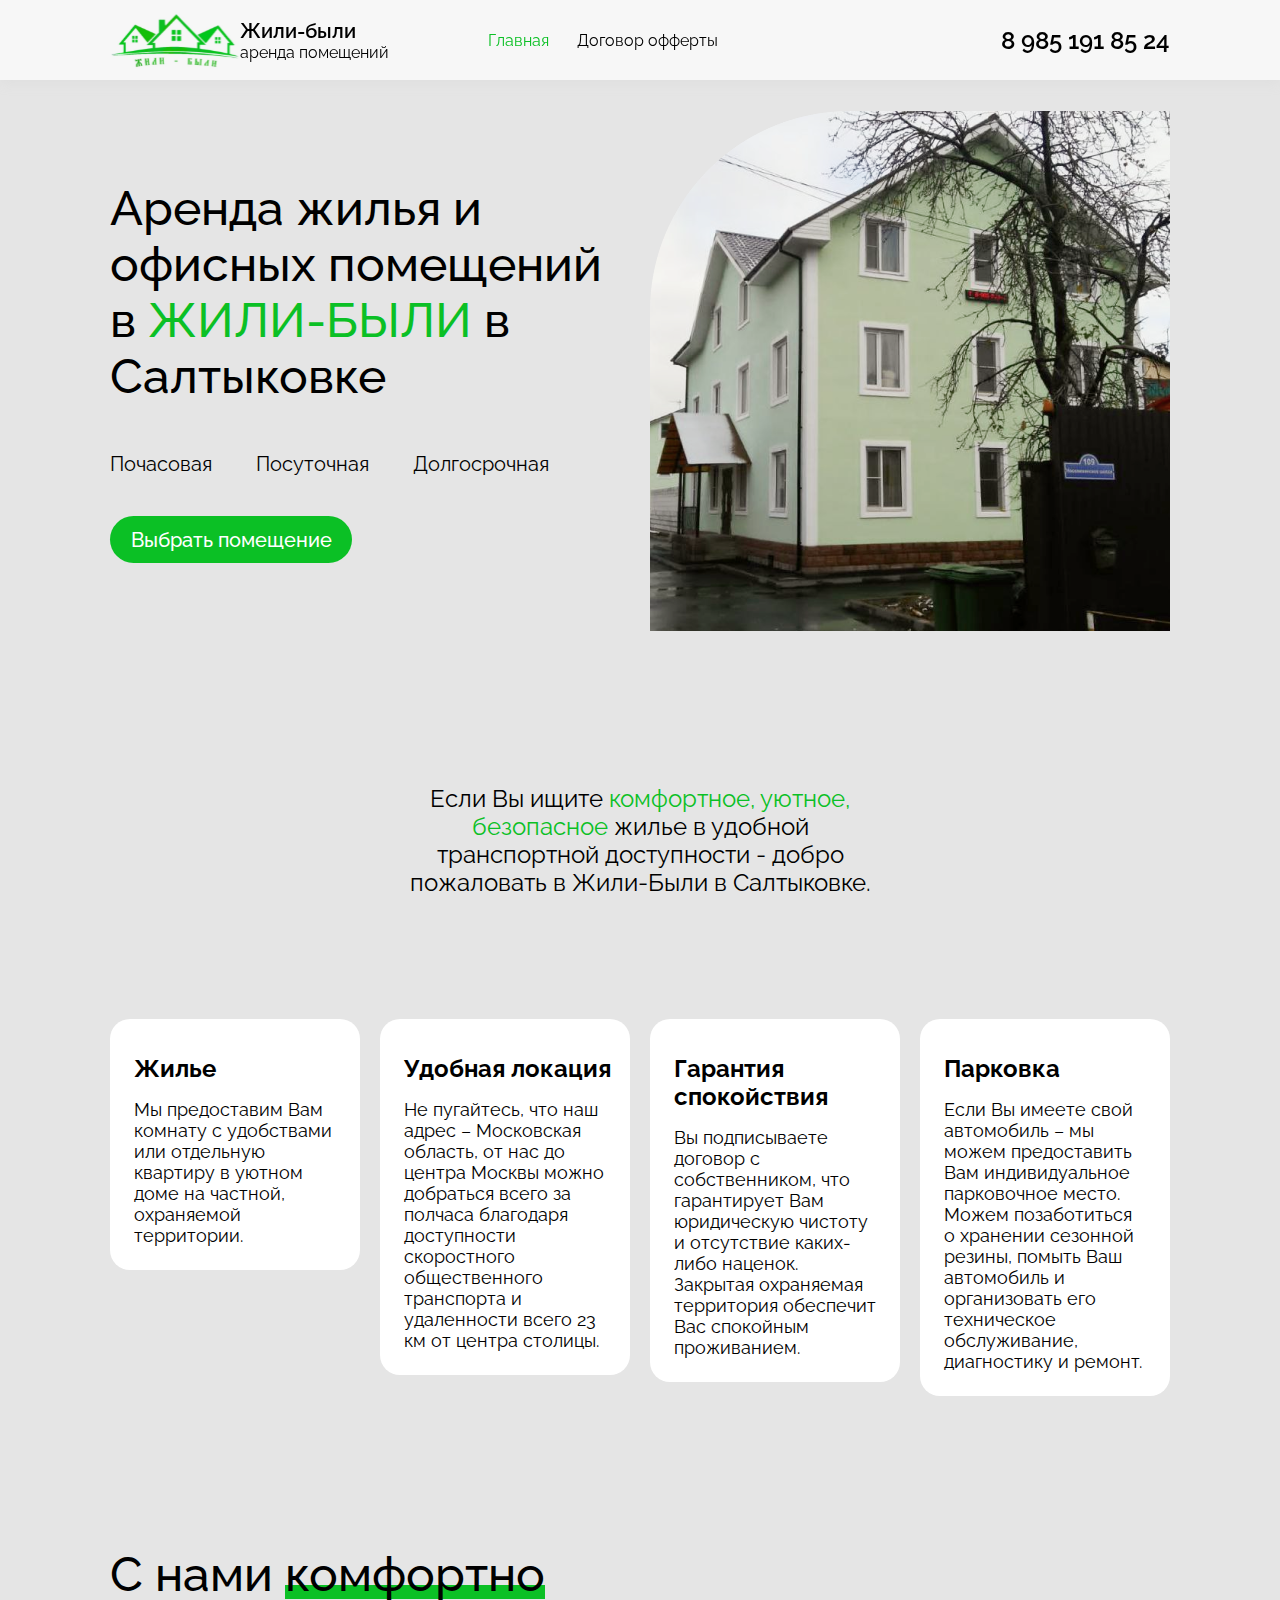
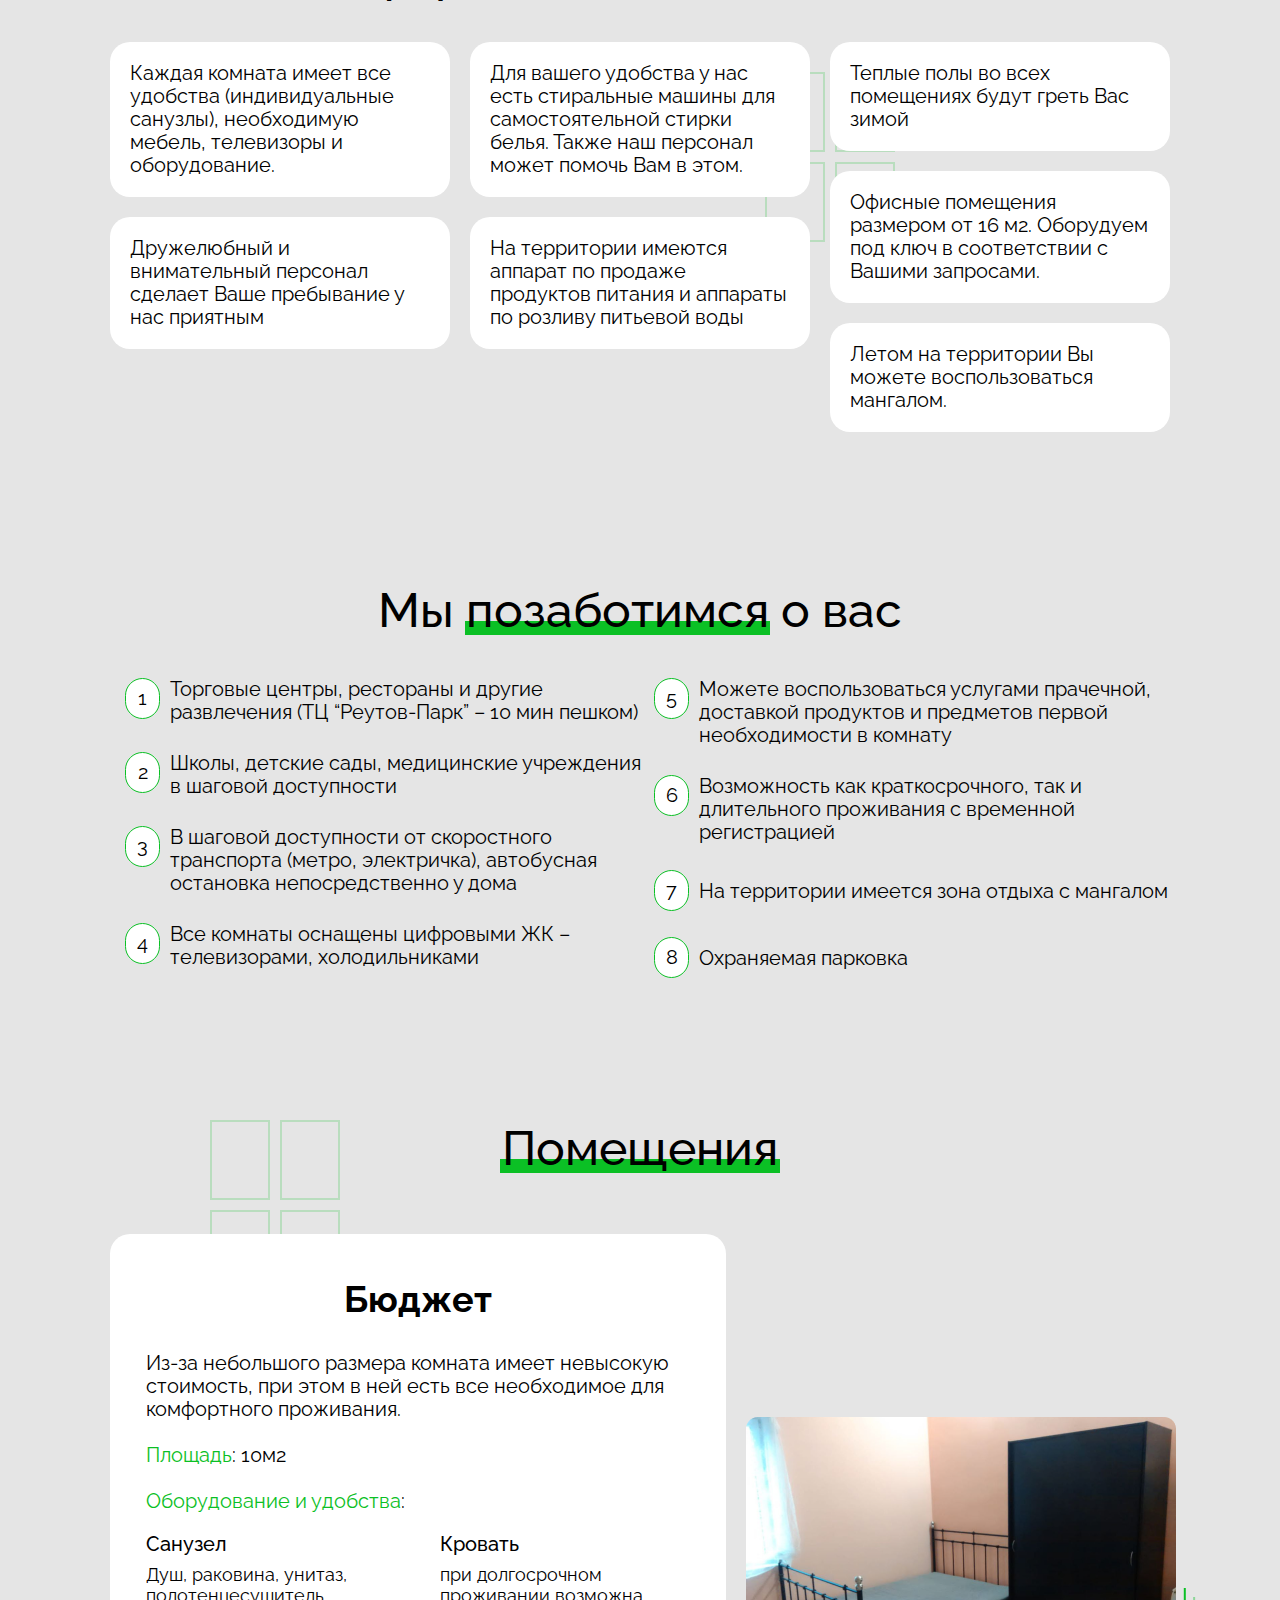
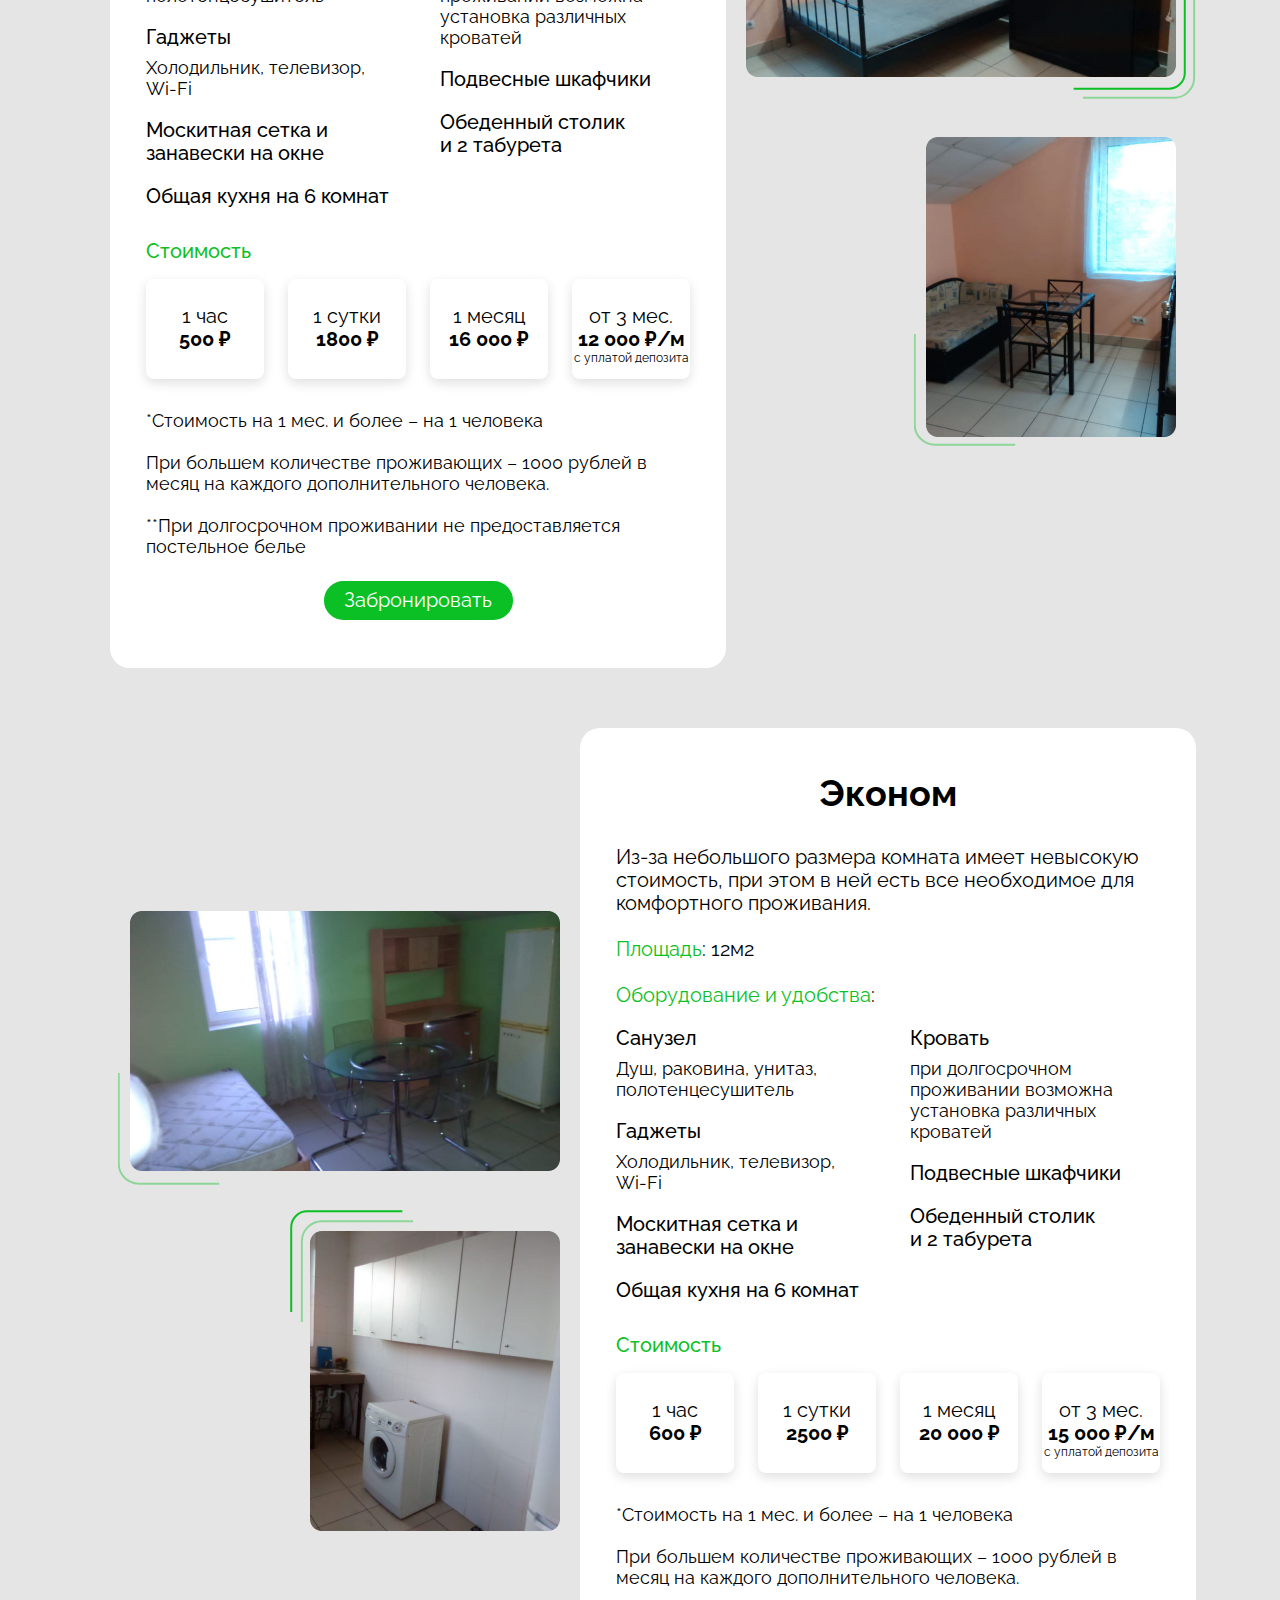
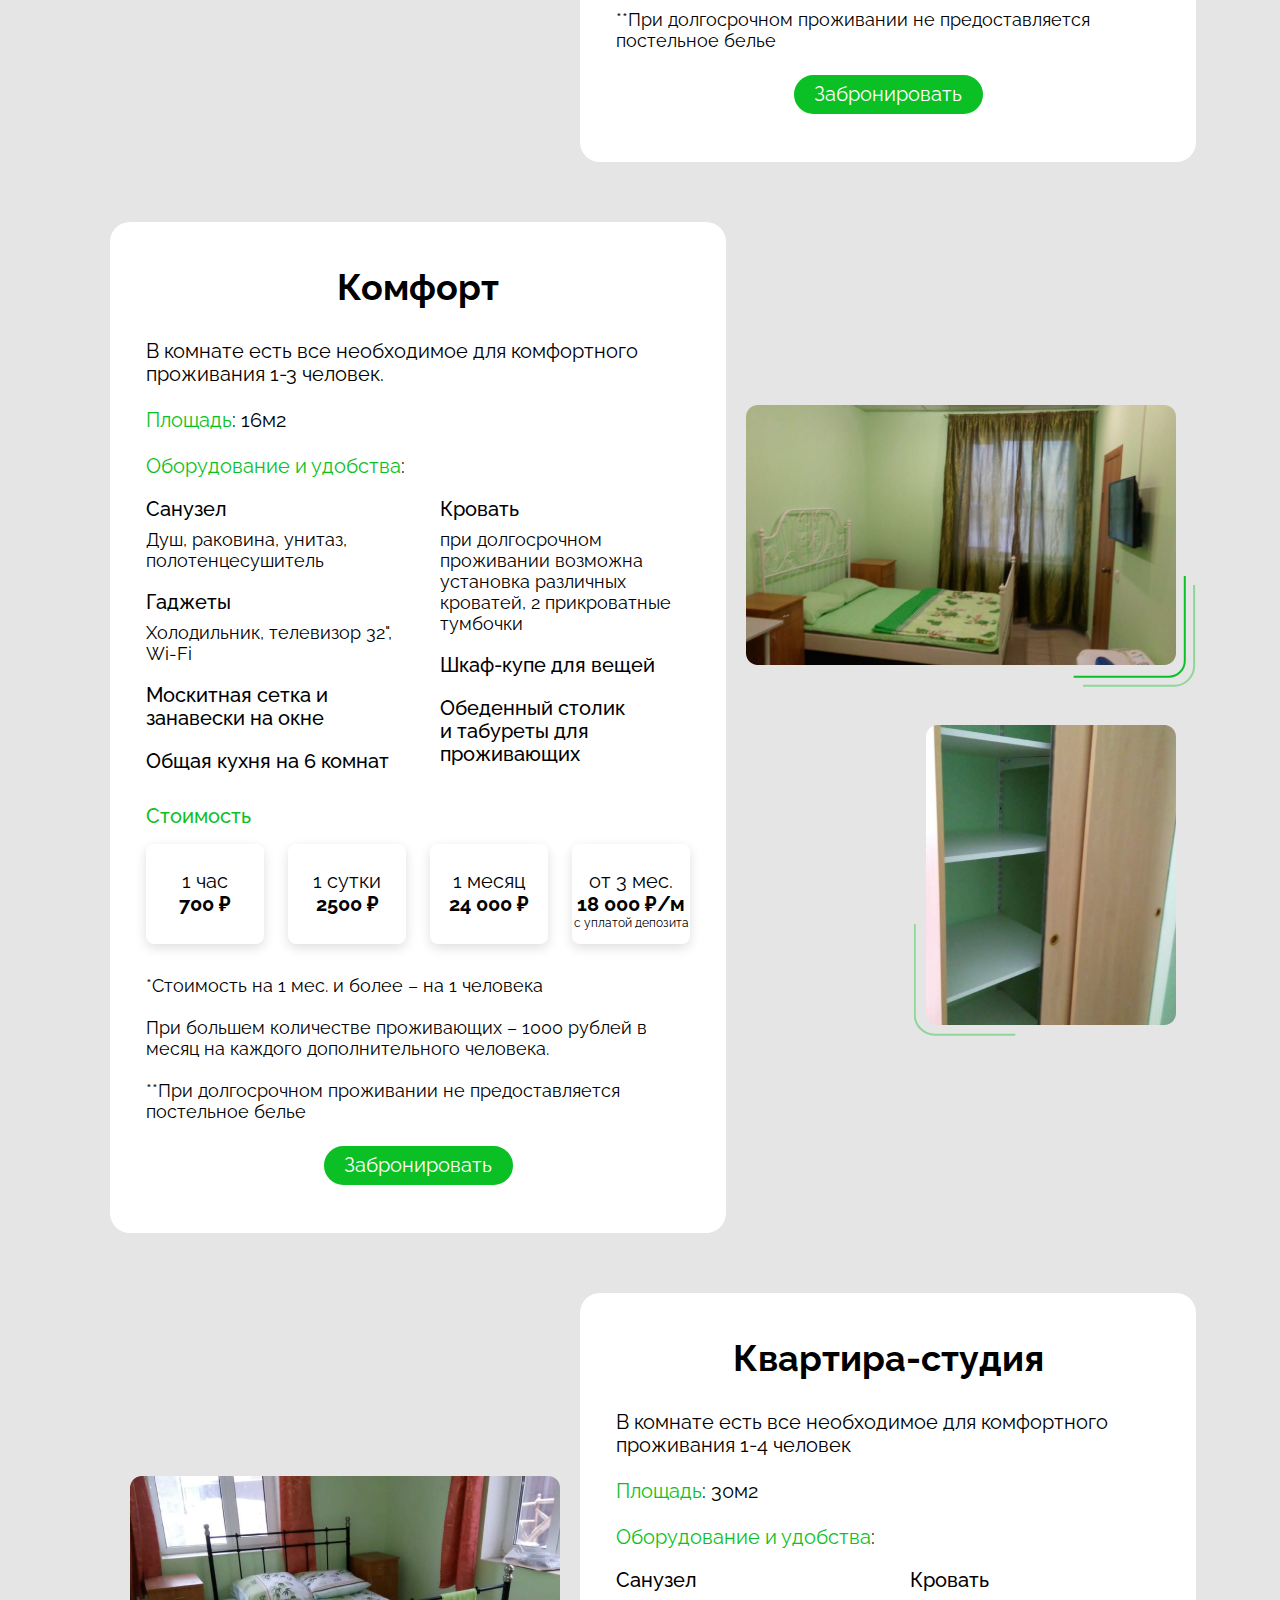
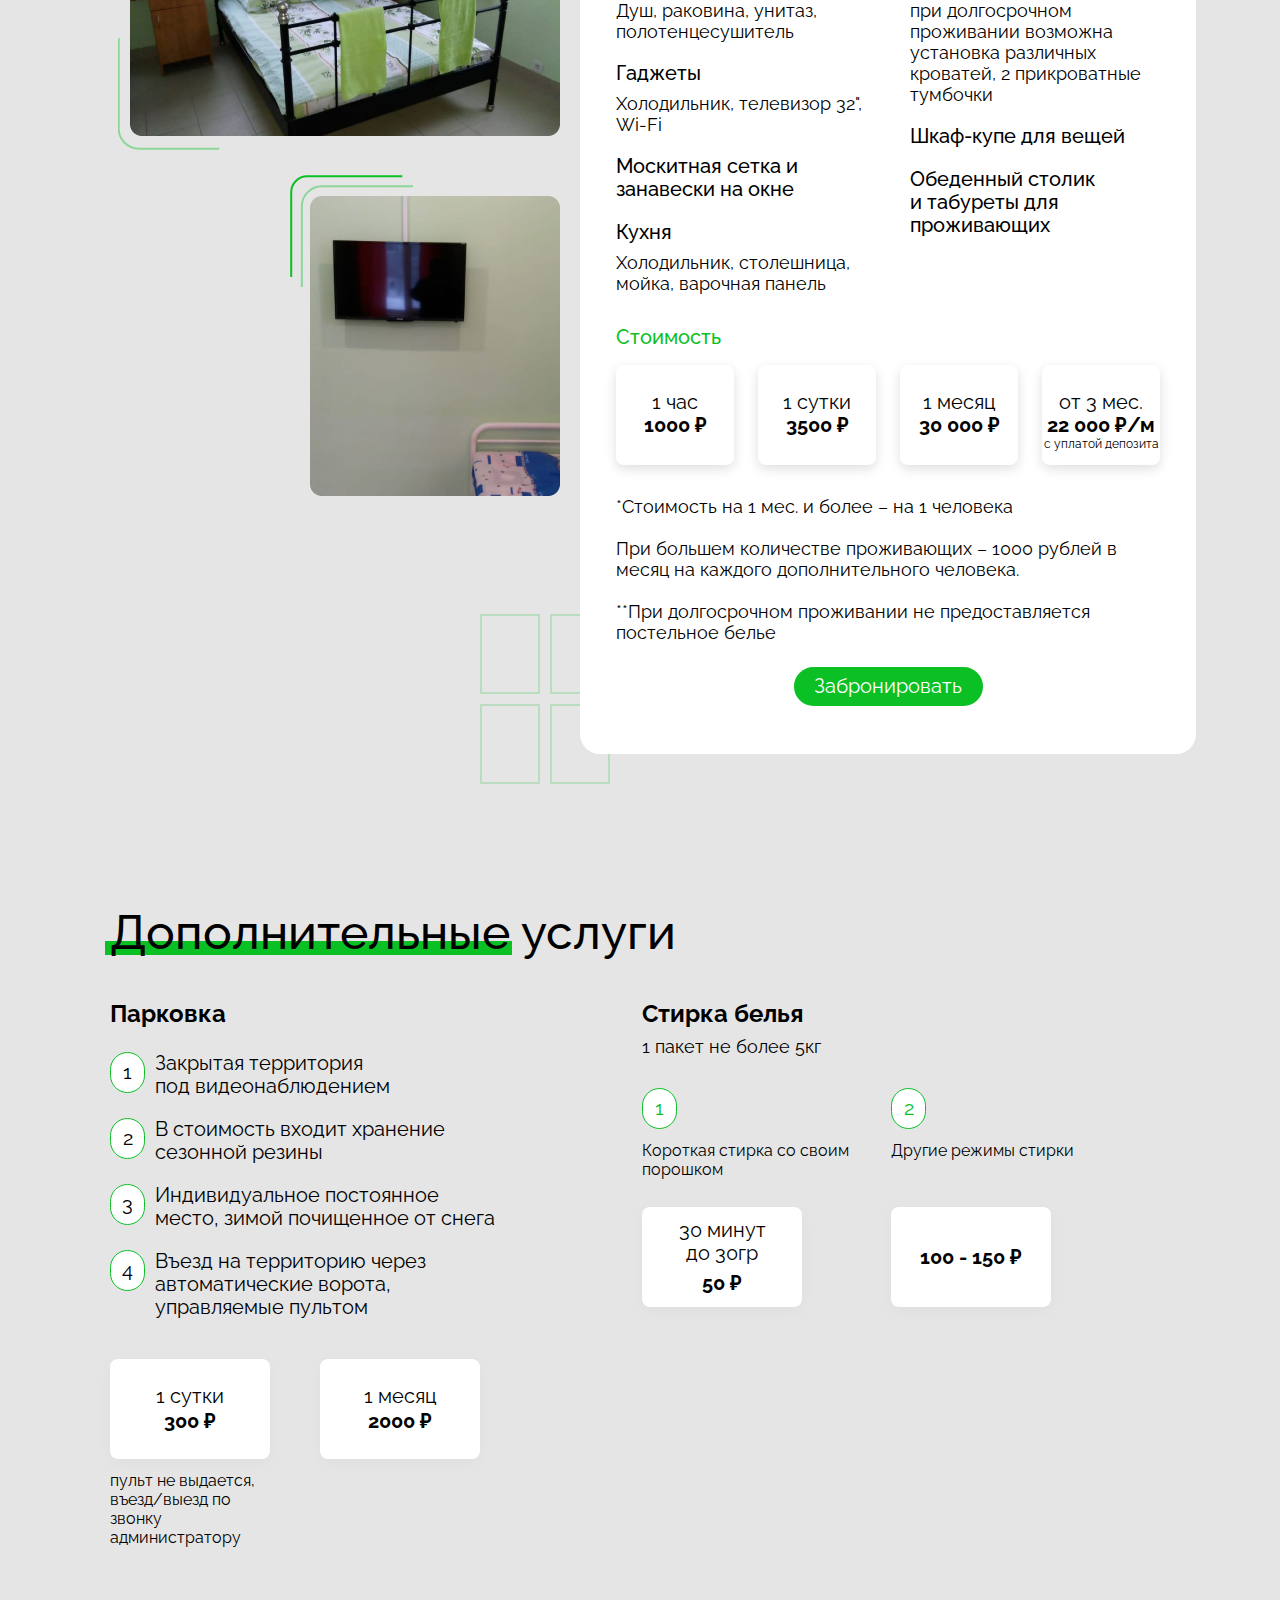
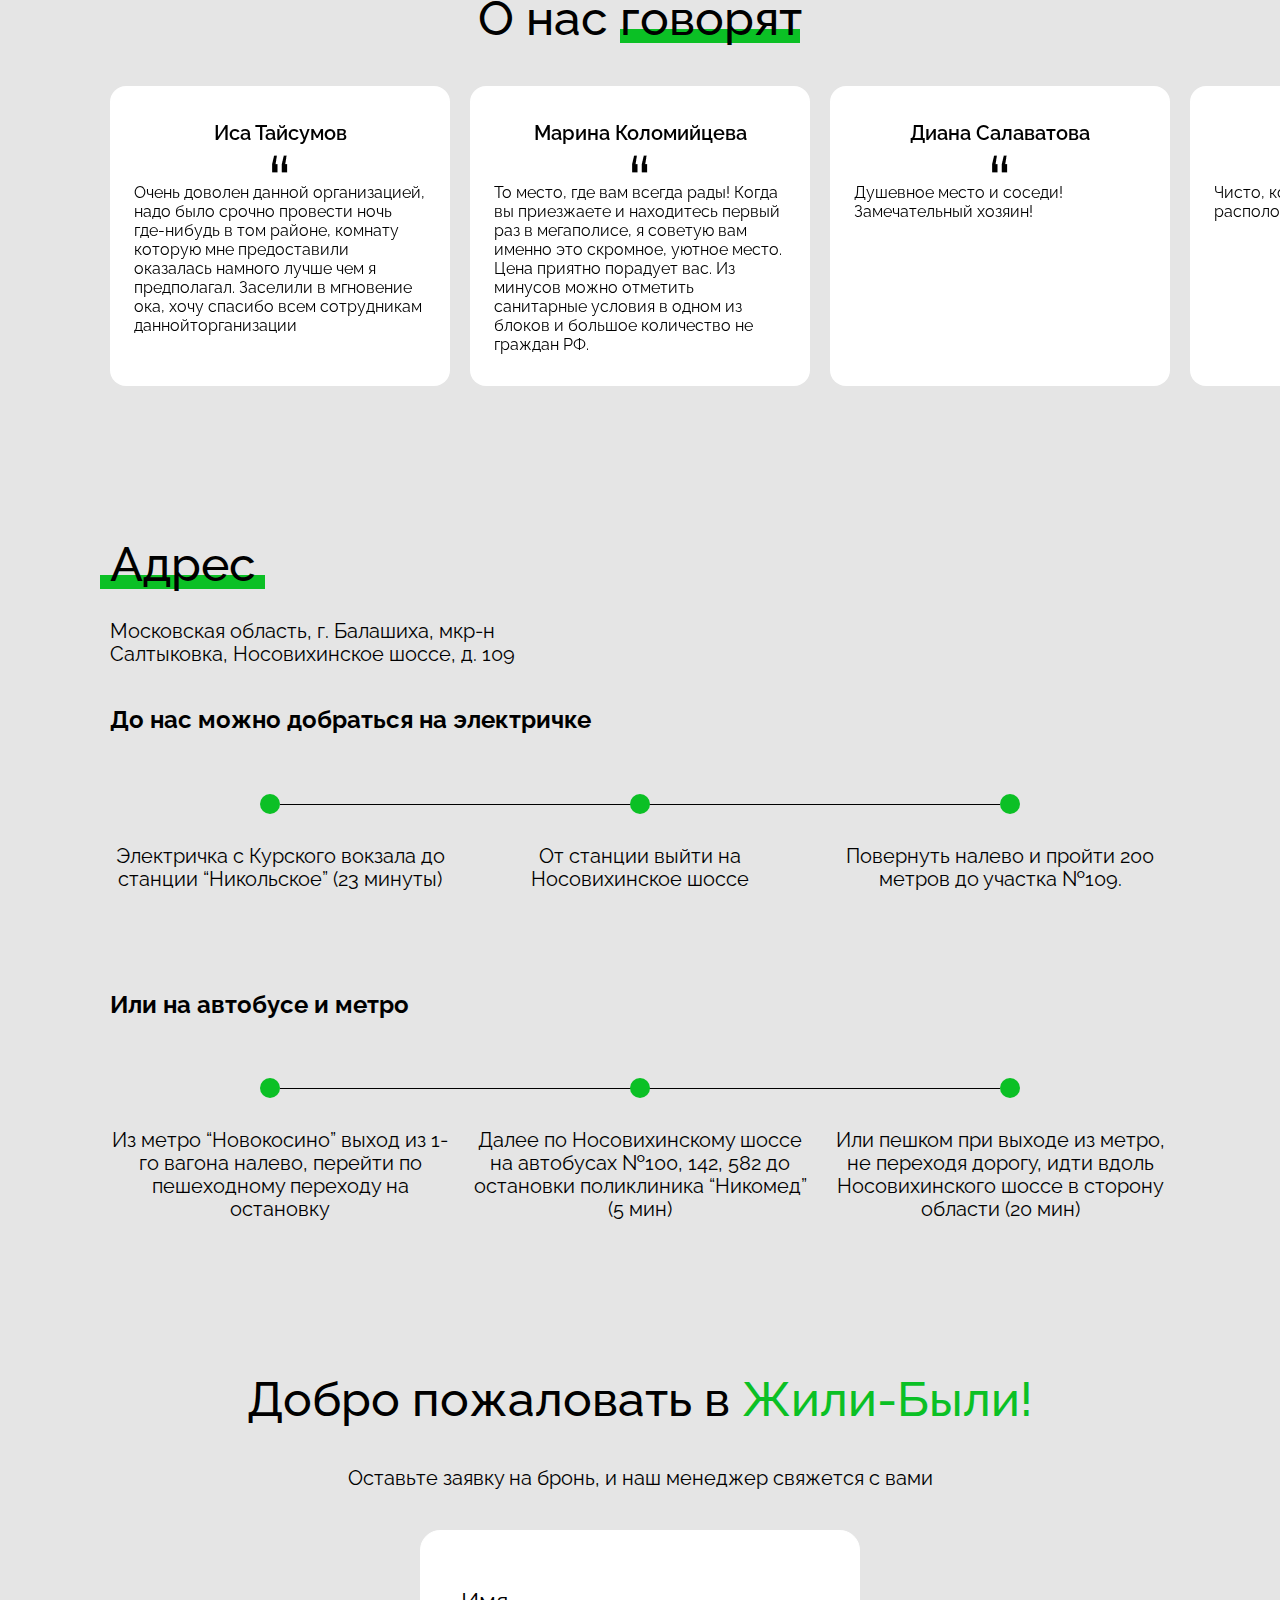
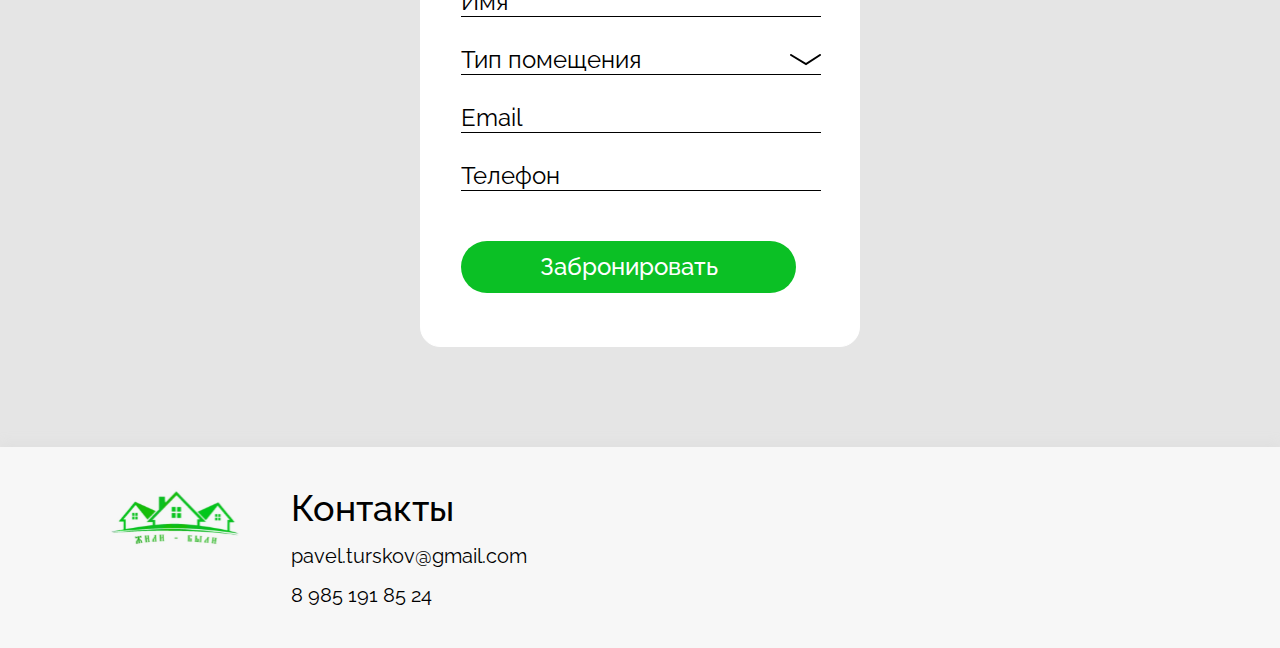
==== commit b99b2d84: "Add files via upload" ====
--- a/index.html
+++ b/index.html
@@ -27,10 +27,8 @@
                     </div>
                     <nav class="menu">
                         <ul class="menu__items">
-                            <a href="#rooms" class="menu__item">Помещения</a>
+                            <a href="./index.html" class="menu__item" style="color: #0BC025">Главная</a>
                             <a href="./offerta.html" class="menu__item">Договор офферты</a>
-                            <a href="#otzivi" class="menu__item">Отзывы</a>
-                            <a href="#adress" class="menu__item">Адрес</a>
                         </ul>
                     </nav>
                     <div class="header__phone-number">
@@ -729,12 +727,12 @@
                                 </ol>
                                 <div class="sec-5-left-tarifs">
                                     <div class="sec-5-left-tarif">
-                                        <div class="room-price-tarif-text-bold" style="padding-top: 26px">1 сутки</div>
-                                        <div class="room-price-tarif-text" style="padding-top: 2px">300 ₽</div>
+                                        <div class="room-price-tarif-text" style="padding-top: 26px">1 сутки</div>
+                                        <div class="room-price-tarif-text-bold" style="padding-top: 2px">300 ₽</div>
                                     </div>
                                     <div class="sec-5-left-tarif">
-                                        <div class="room-price-tarif-text-bold" style="padding-top: 26px">1 месяц</div>
-                                        <div class="room-price-tarif-text" style="padding-top: 2px">2000 ₽</div>
+                                        <div class="room-price-tarif-text" style="padding-top: 26px">1 месяц</div>
+                                        <div class="room-price-tarif-text-bold" style="padding-top: 2px">2000 ₽</div>
                                     </div>
                                 </div>
                                 <p class="sec-5-left-parkovka">
--- a/style.css
+++ b/style.css
@@ -413,6 +413,11 @@
     color: #FFFFFF;
     background: #0BC025;
     border-radius: 80px;
+    transition: all 0.3s ease-in-out;
+}
+
+.offerta-btn:hover {
+    background-color: #0f7c1f;
 }
 
 .sec-4 {
@@ -883,6 +888,7 @@
 }
 
 .footer {
+    margin-bottom: 0;
     background: #F7F7F7;
     box-shadow: 0px -4px 12px #DFDFDF;
     height: 201px;
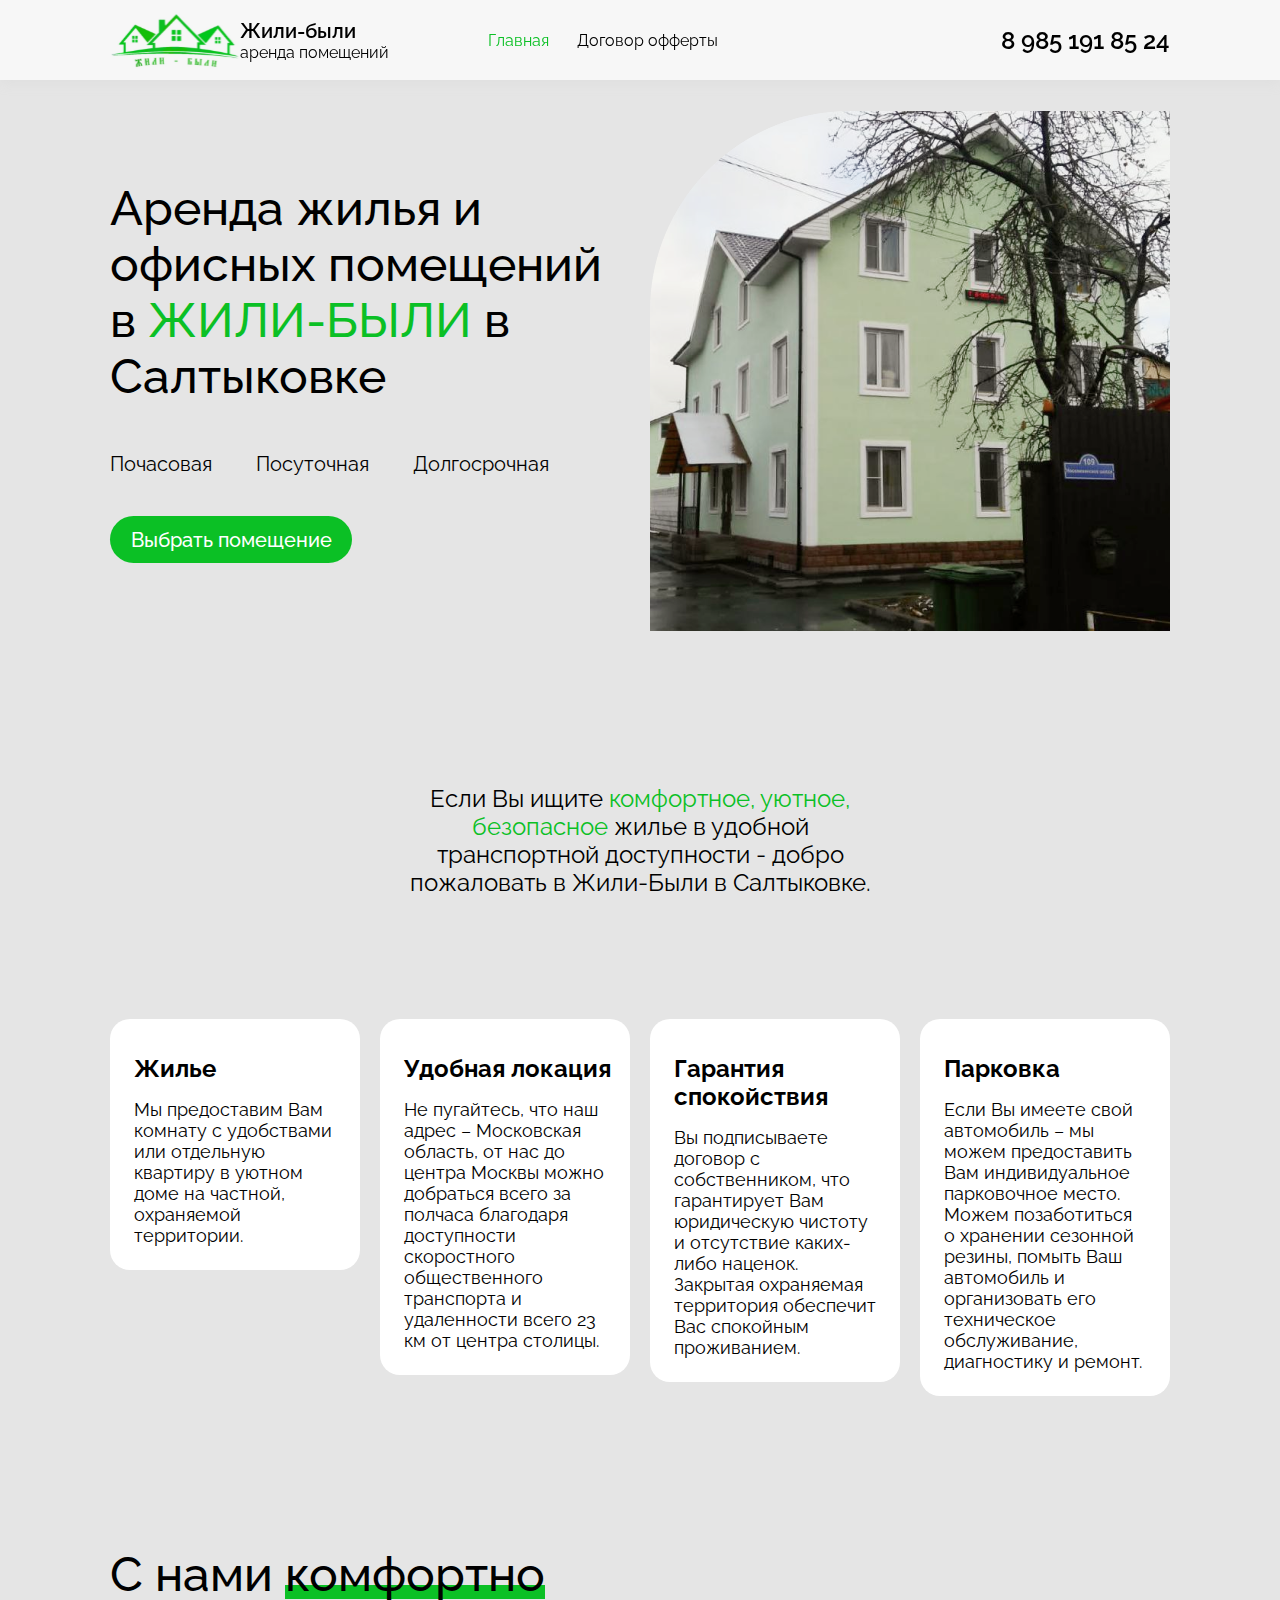
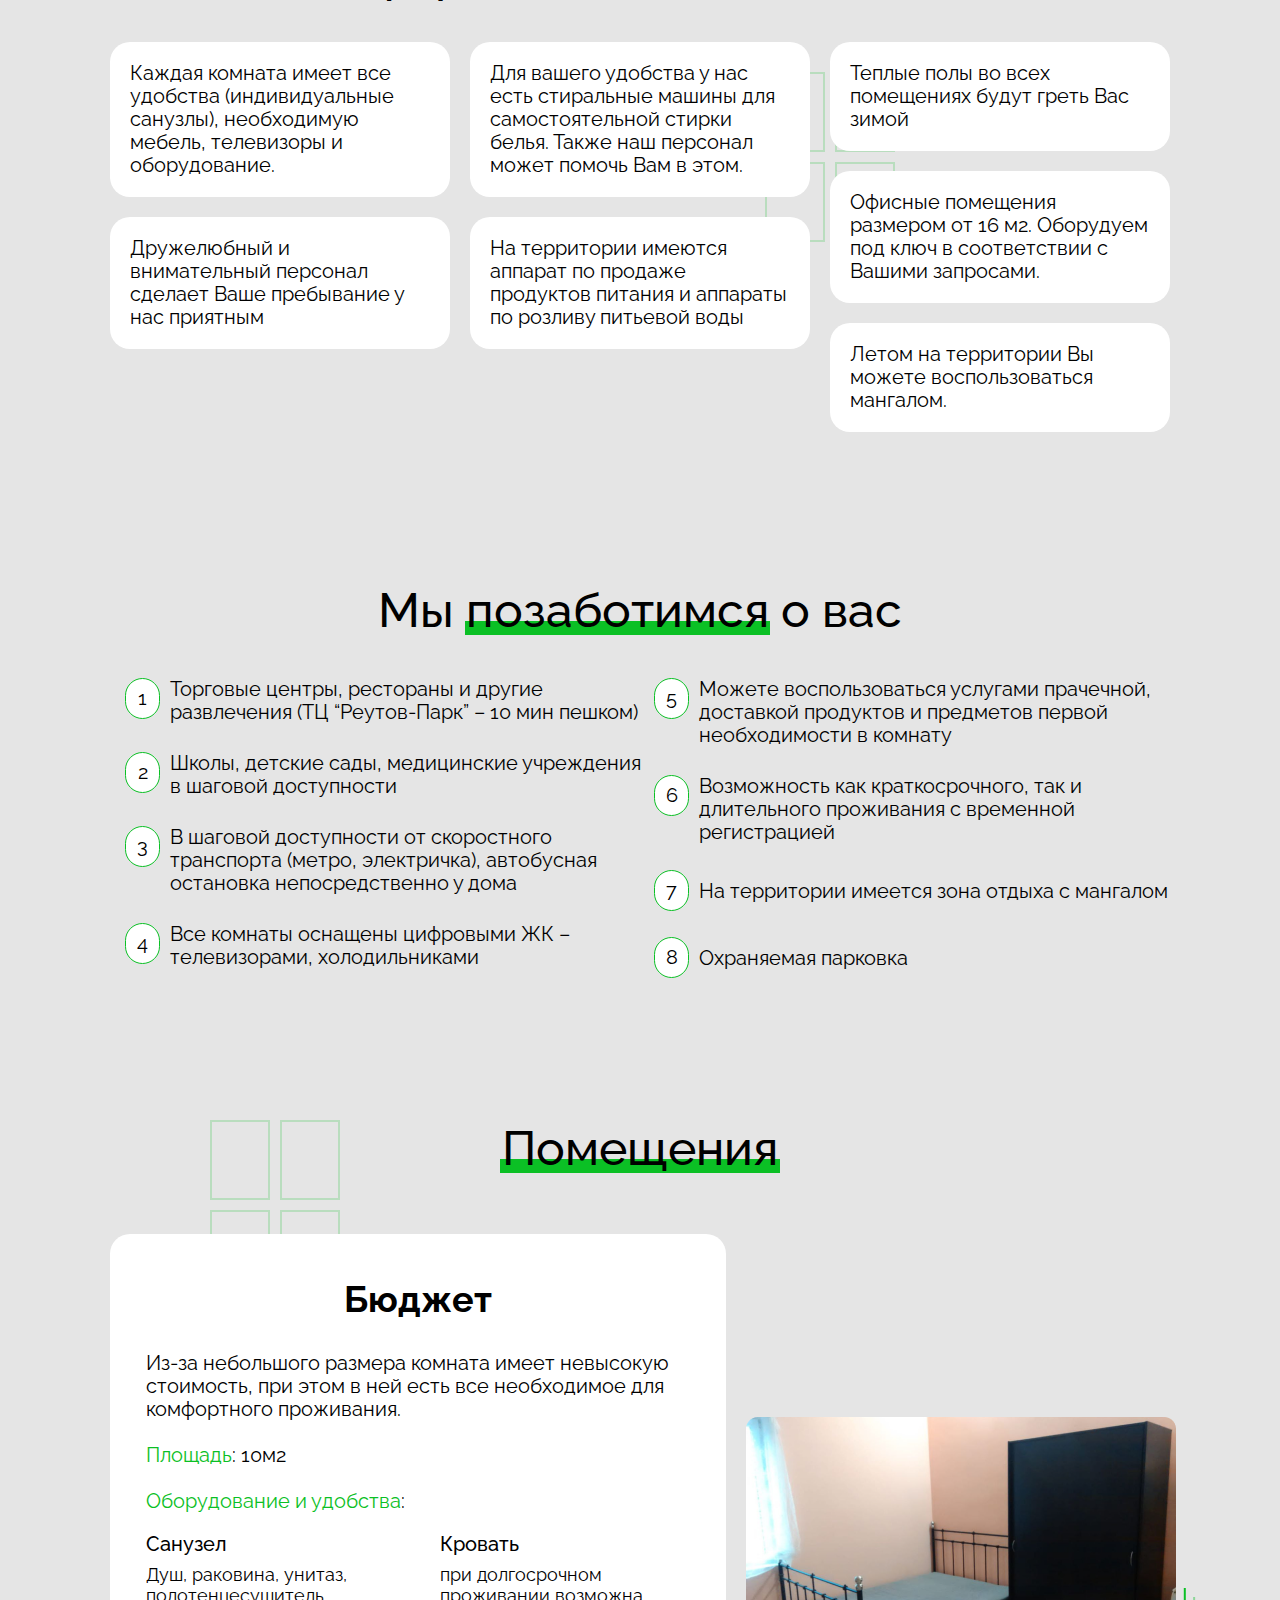
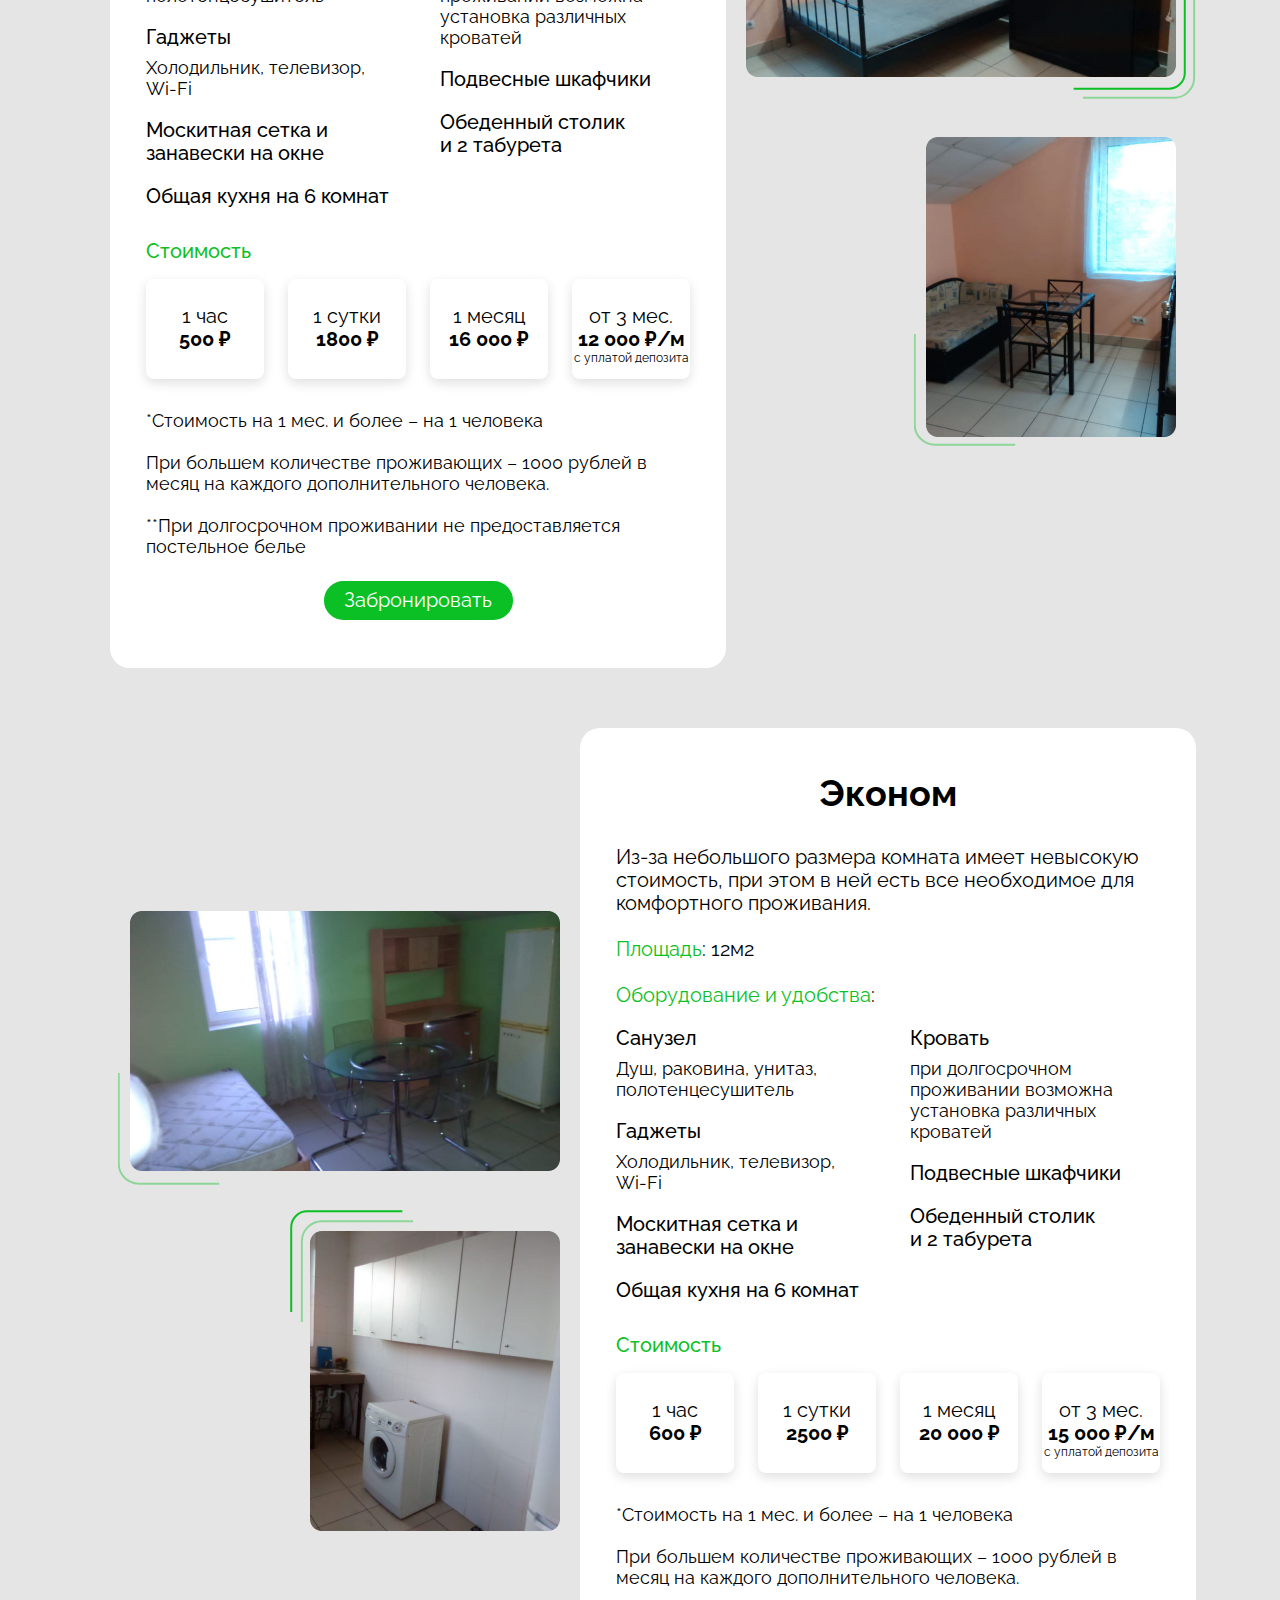
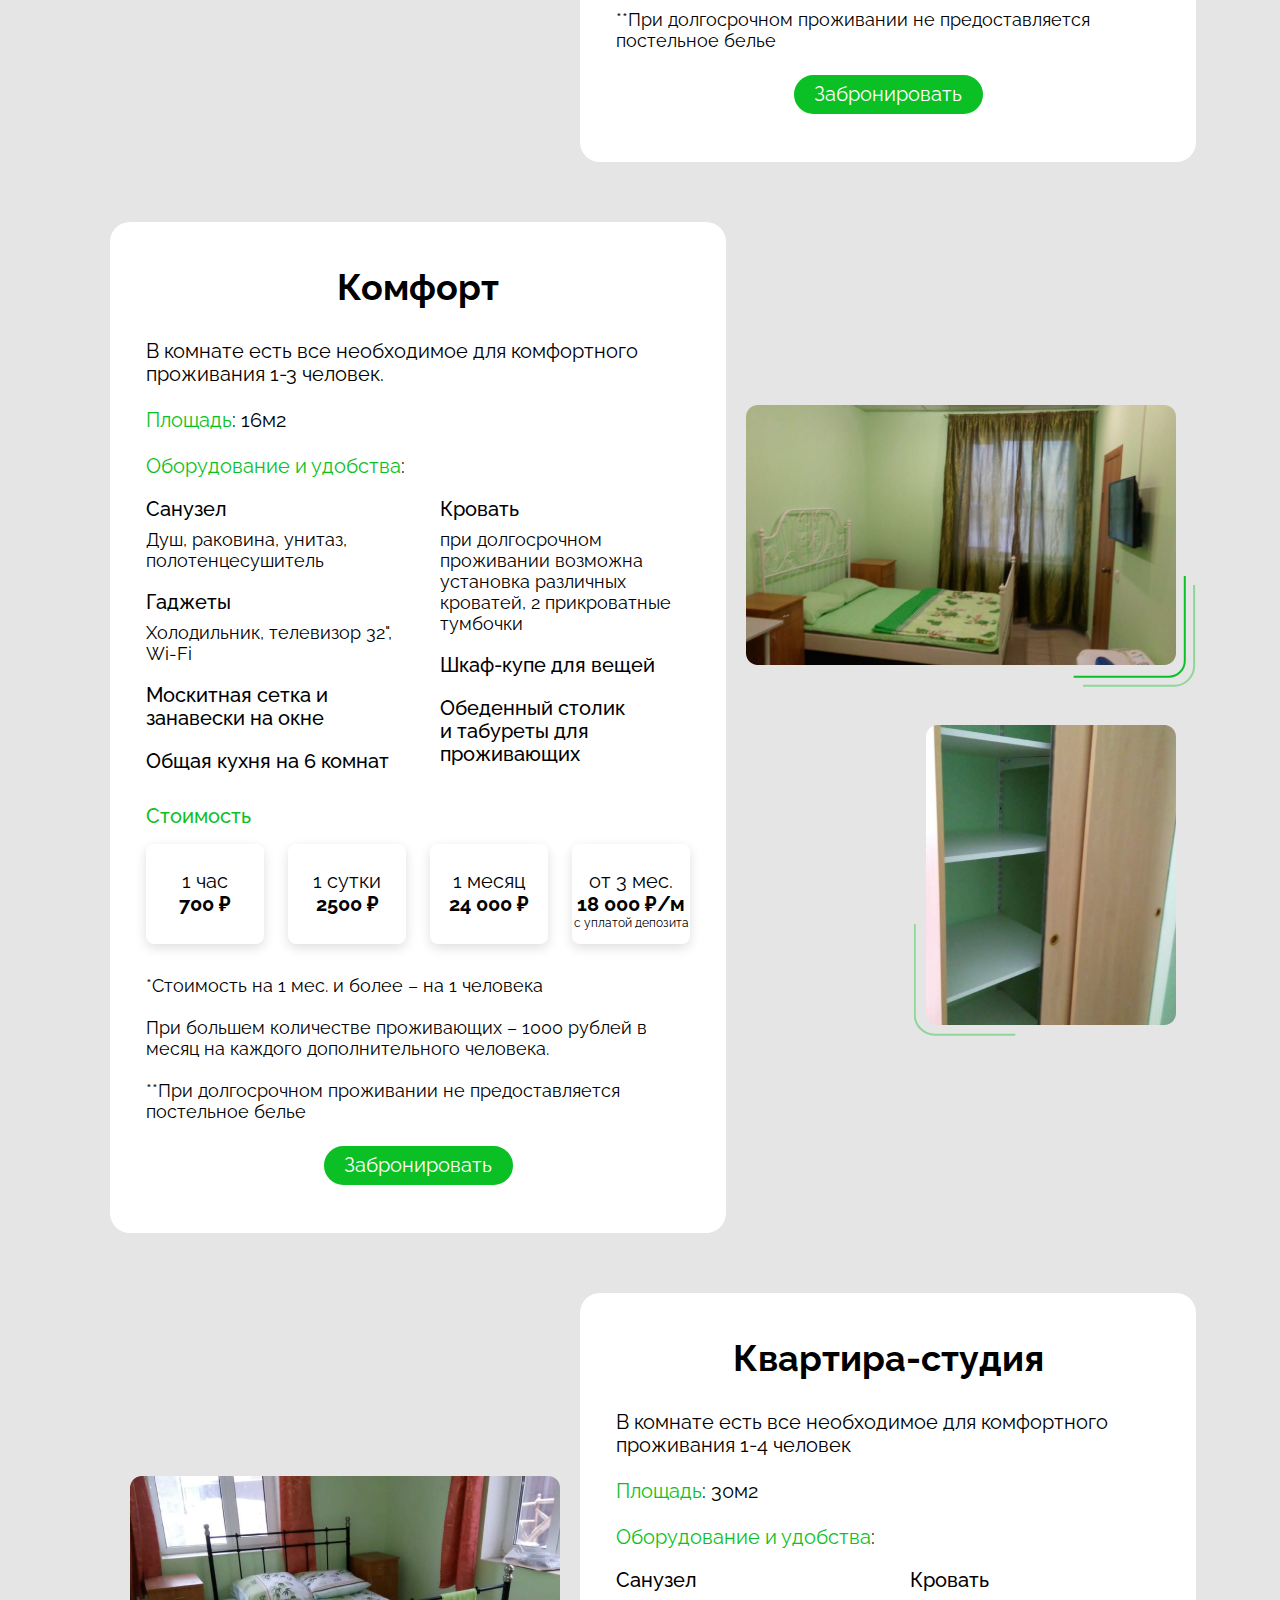
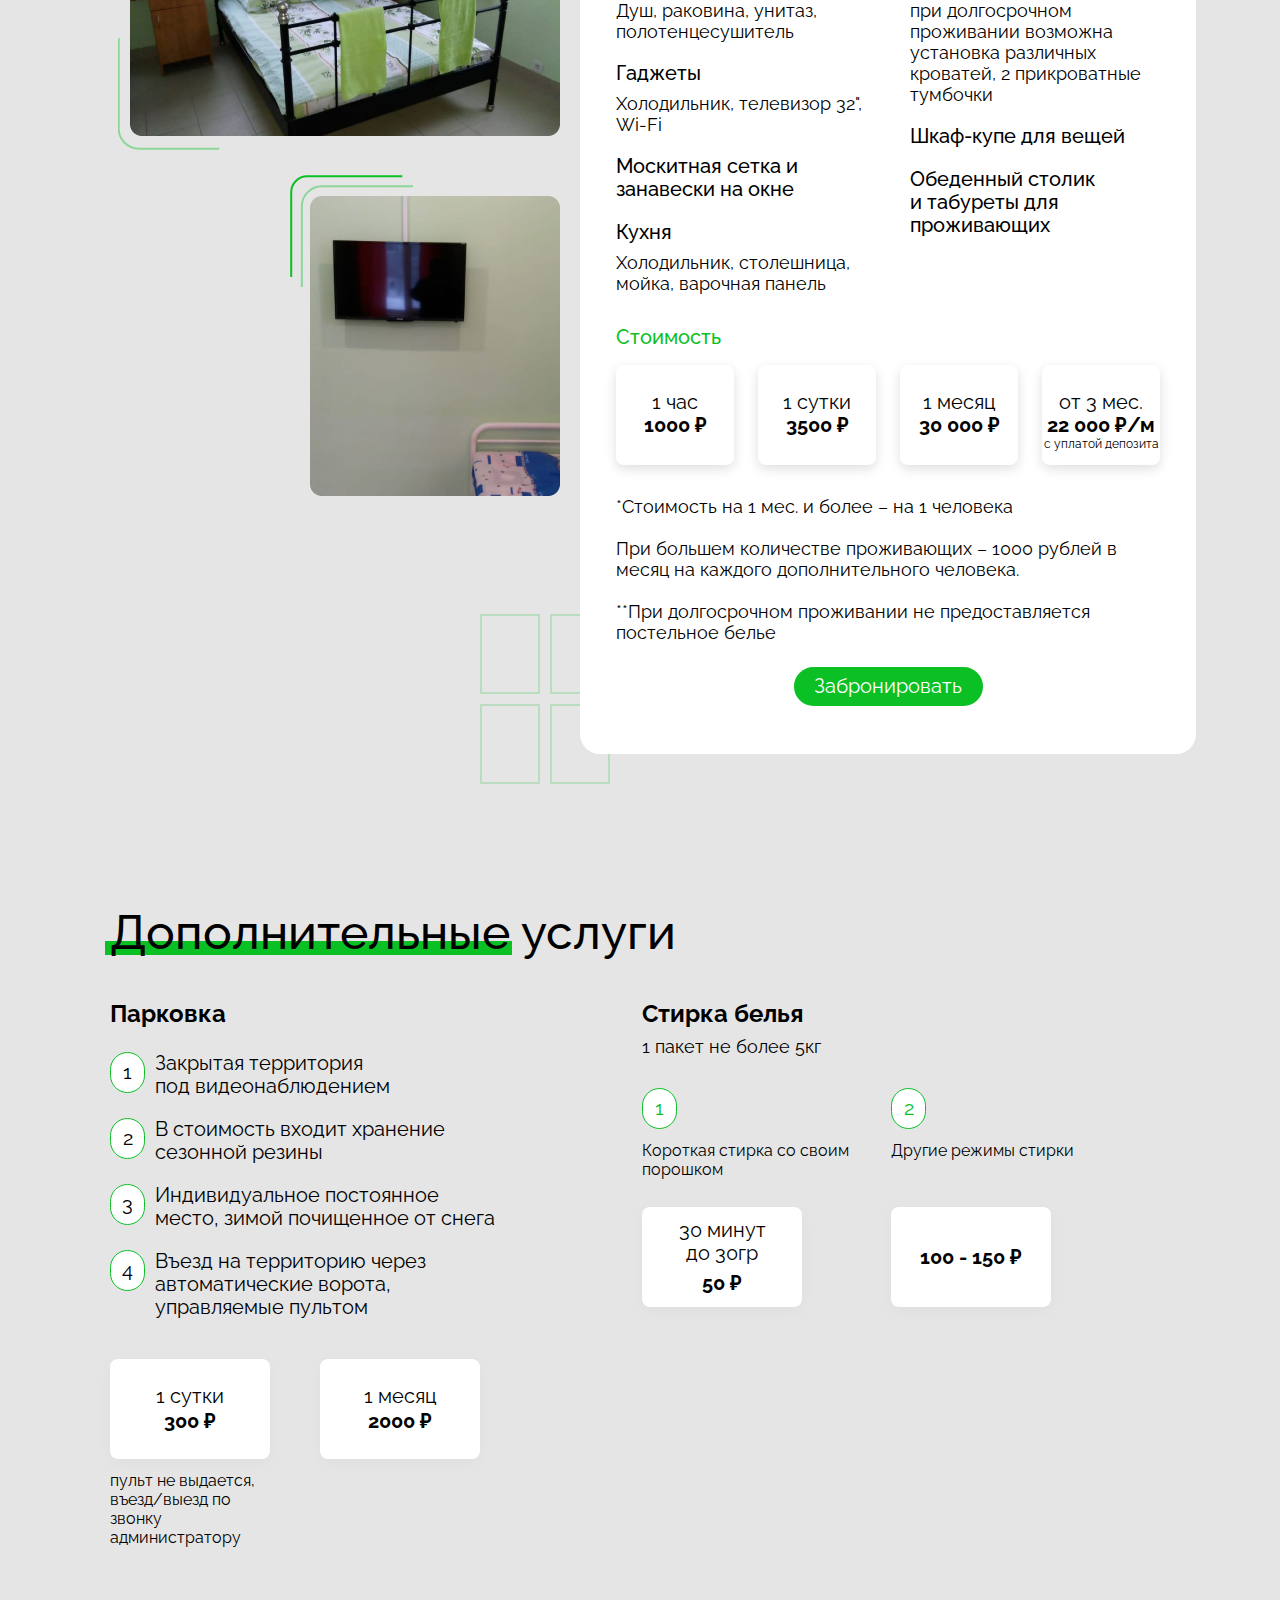
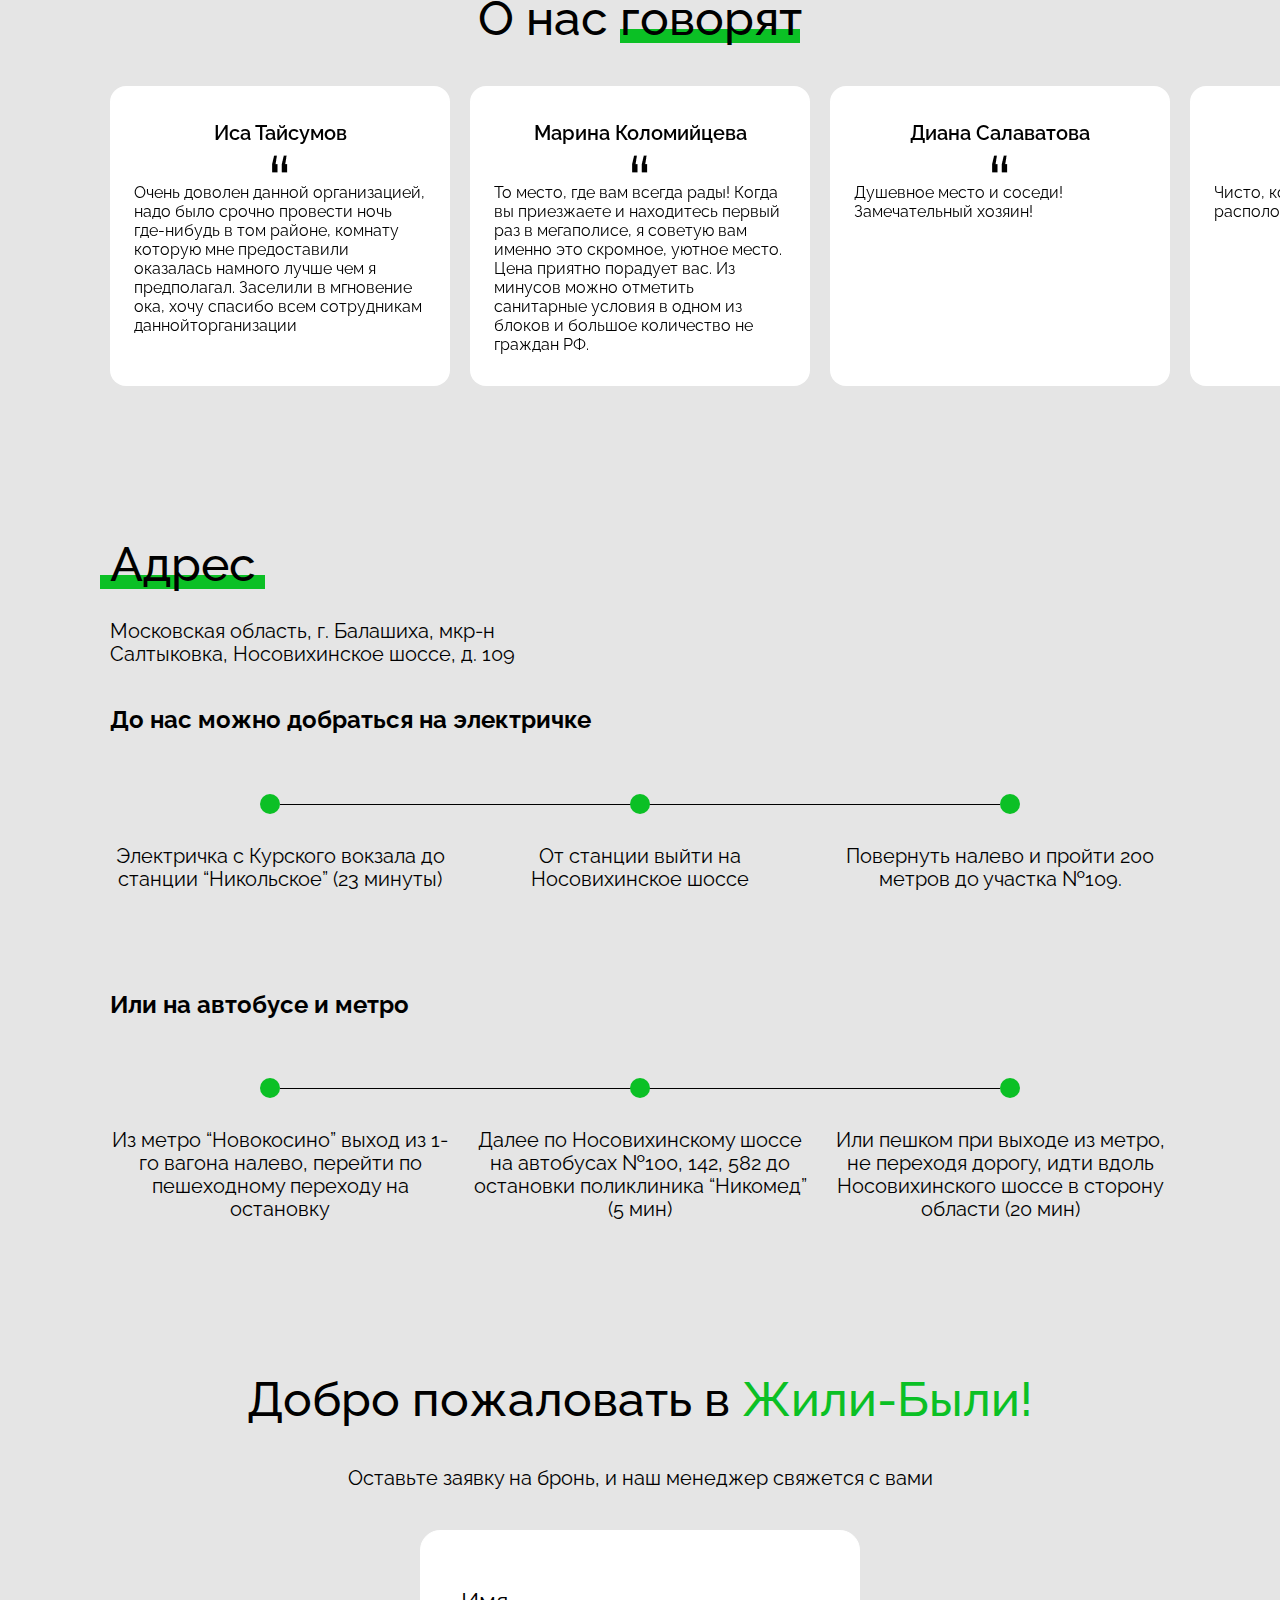
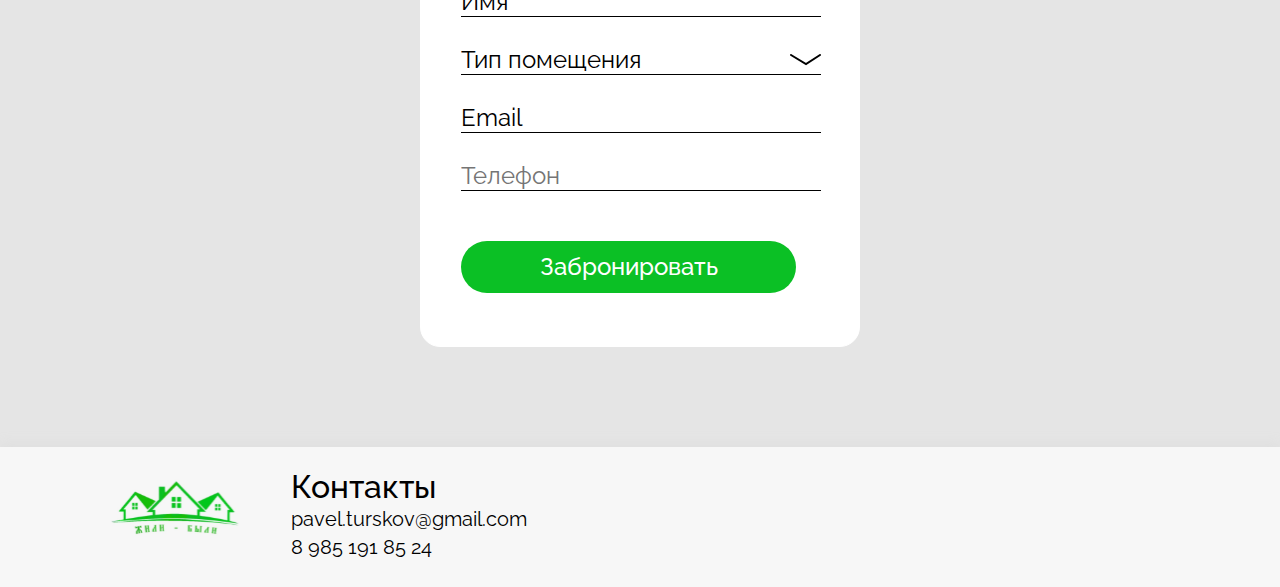
==== commit bcfe572c: "Add files via upload" ====
--- a/index.html
+++ b/index.html
@@ -875,17 +875,19 @@
                         <p class="sec-8-sub">
                             Оставьте заявку на бронь, и наш менеджер свяжется с вами
                         </p>
-                        <form action="send.php" method="post" id="form" class="form">
-                            <input type="text" class="name" placeholder="Имя" required>
-                            <select name="type-rooms" id="type-rooms" placeholder="Тип помещения" required>
-                                <option value="Тип помещения" class="type-room">Тип помещения</option>
+                        <form action="./send.php" enctype="multipart/form-data" method="post" id="form" class="form">
+                            <input type="hidden" name="admin_email[]" value="mishayugai53@gmail.com">
+                            <input type="hidden" name="form_subject" value="Тема письма">
+                            <input name="ФИО" type="text" class="name" data-validate-field="name" placeholder="Имя" required>
+                            <select name="Тип комнаты" id="type-rooms" data-validate-field="select" required>
+                                <option value="Тип помещения" class="type-room"  selected disabled>Тип помещения</option>
                                 <option value="Бюджет" class="type-room">Бюджет</option>
                                 <option value="Эконом" class="type-room">Эконом</option>
                                 <option value="Комфорт" class="type-room">Комфорт</option>
                                 <option value="Квартира-студия" class="type-room">Квартира-студия</option>
                             </select>
-                            <input type="email" class="mail" placeholder="Email" required>
-                            <input type="number" class="phone" placeholder="Телефон" required>
+                            <input name="Почта" type="email" data-validate-field="email" class="mail" placeholder="Email" required>
+                            <input name="Телефон" type="tel" data-validate-field="tel" class="phone" placeholder="Телефон" required>
                             <button type="submit" id="form-btn" class="form-btn">
                                 Забронировать
                             </button>
@@ -915,6 +917,9 @@
     </div>
     <script type="text/javascript " src="./slick/slick.js "></script>
     <script type="text/javascript " src="./slick/slick.min.js "></script>
+    <script src="./inputmask.min.js"></script>
+    <script src="./just-validate.min.js"></script>
+    <script src="./carousel.js"></script>
     <script src="./main.js "></script>
 </body>
 
--- a/style.css
+++ b/style.css
@@ -827,6 +827,7 @@
 }
 
 .form {
+    position: relative;
     margin-top: 40px;
     box-sizing: border-box;
     width: 440px !important;
@@ -857,13 +858,21 @@
 input[type="text"]::placeholder,
 input[type="email"]::placeholder,
 input[type="number"]::placeholder {
-    color: black;
+    color: black !important;
 }
 
 select {
     appearance: none;
-    background: url('./img/select-strelka.svg') no-repeat right;
+    background: url('./img/strelka.svg') no-repeat right;
     cursor: pointer;
+    position: relative;
+}
+
+.js-validate-error-label {
+    position: relative;
+    top: -25px;
+    left: 0;
+    font-size: 14px;
 }
 
 .form-btn {
@@ -891,13 +900,14 @@
     margin-bottom: 0;
     background: #F7F7F7;
     box-shadow: 0px -4px 12px #DFDFDF;
-    height: 201px;
+    height: 140px;
     width: 100%;
 }
 
 .footer .container {
     display: flex;
-    padding-top: 40px;
+    box-sizing: border-box;
+    padding-top: 30px;
 }
 
 .footer-contacts {
@@ -912,21 +922,21 @@
 
 .footer-title {
     font-weight: 500;
-    font-size: 36px;
-    line-height: 42px;
+    font-size: 32px;
+    line-height: 20px;
     color: #000000;
     margin-bottom: 16px;
 }
 
 .footer-mail {
     font-size: 20px;
-    line-height: 23px;
+    line-height: 12px;
     color: #000000;
     margin-bottom: 16px;
 }
 
 .footer-phone {
     font-size: 20px;
-    line-height: 23px;
+    line-height: 12px;
     color: #000000;
 }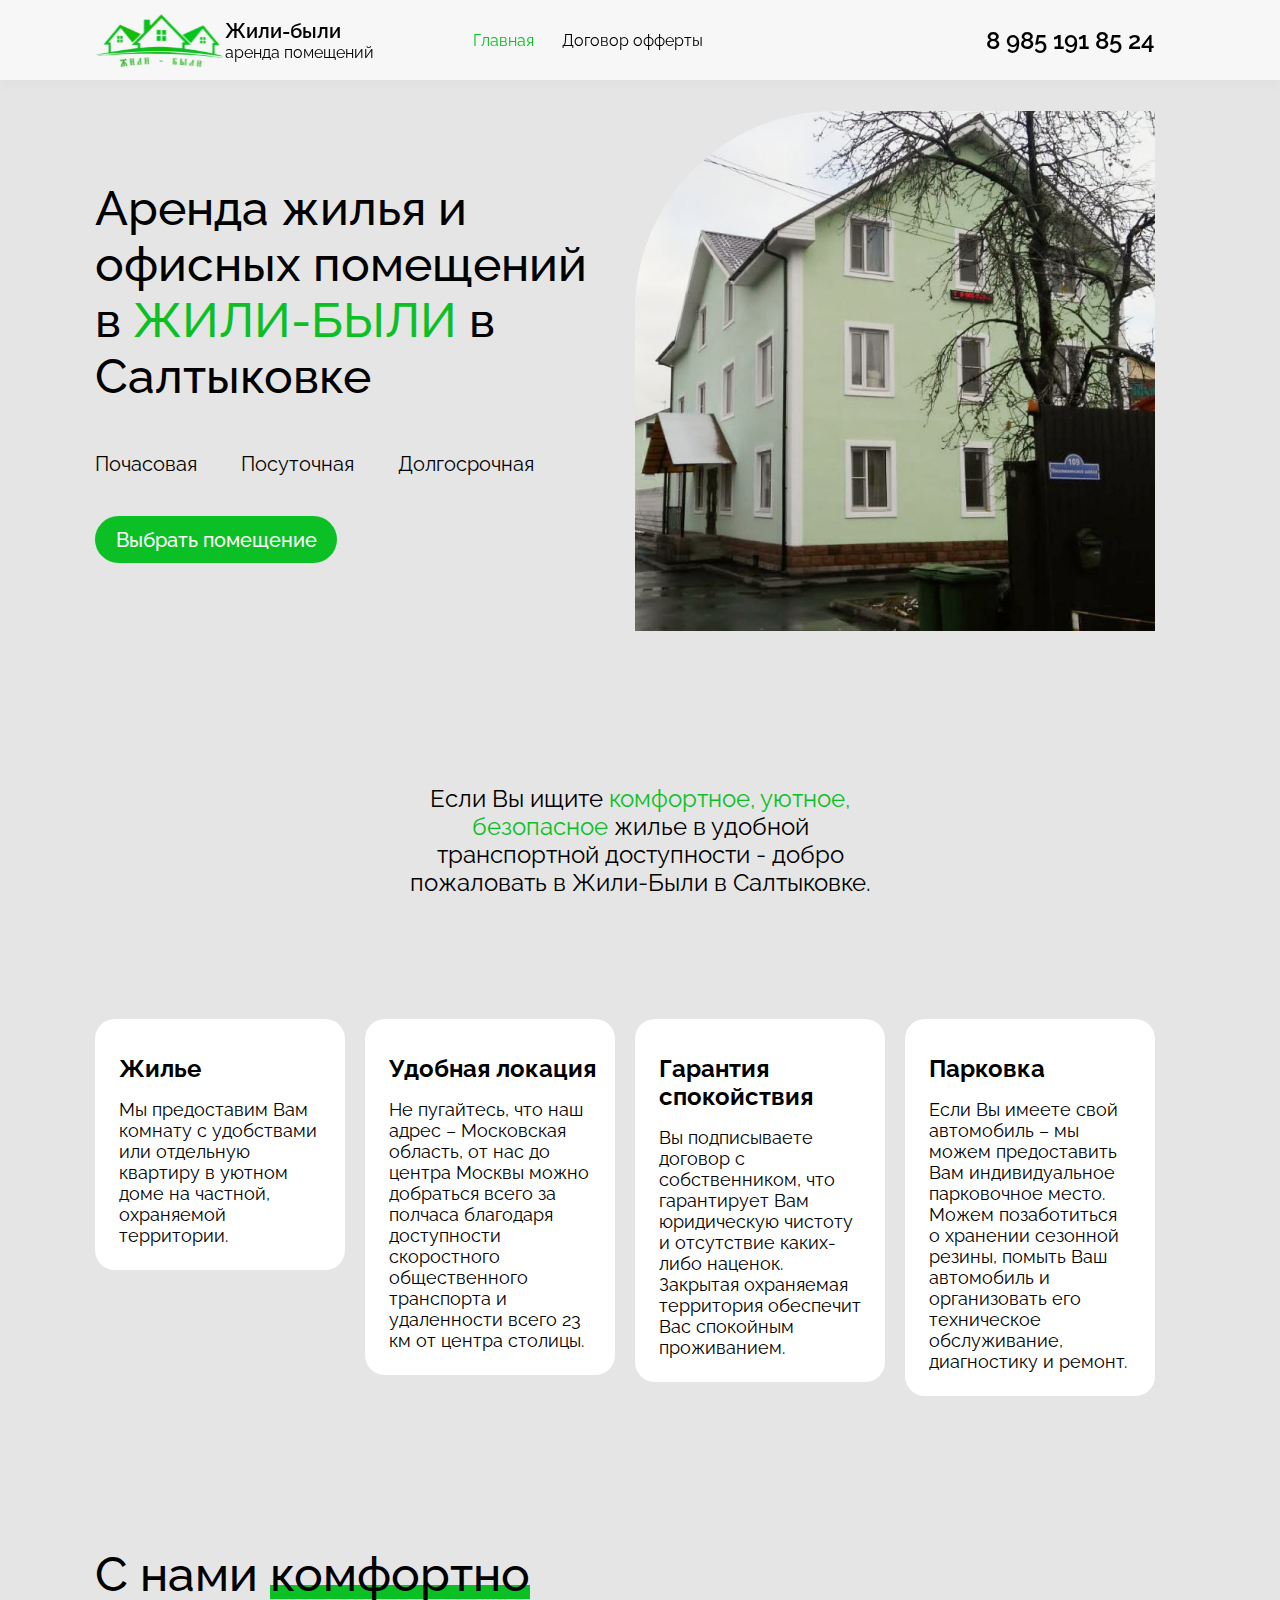
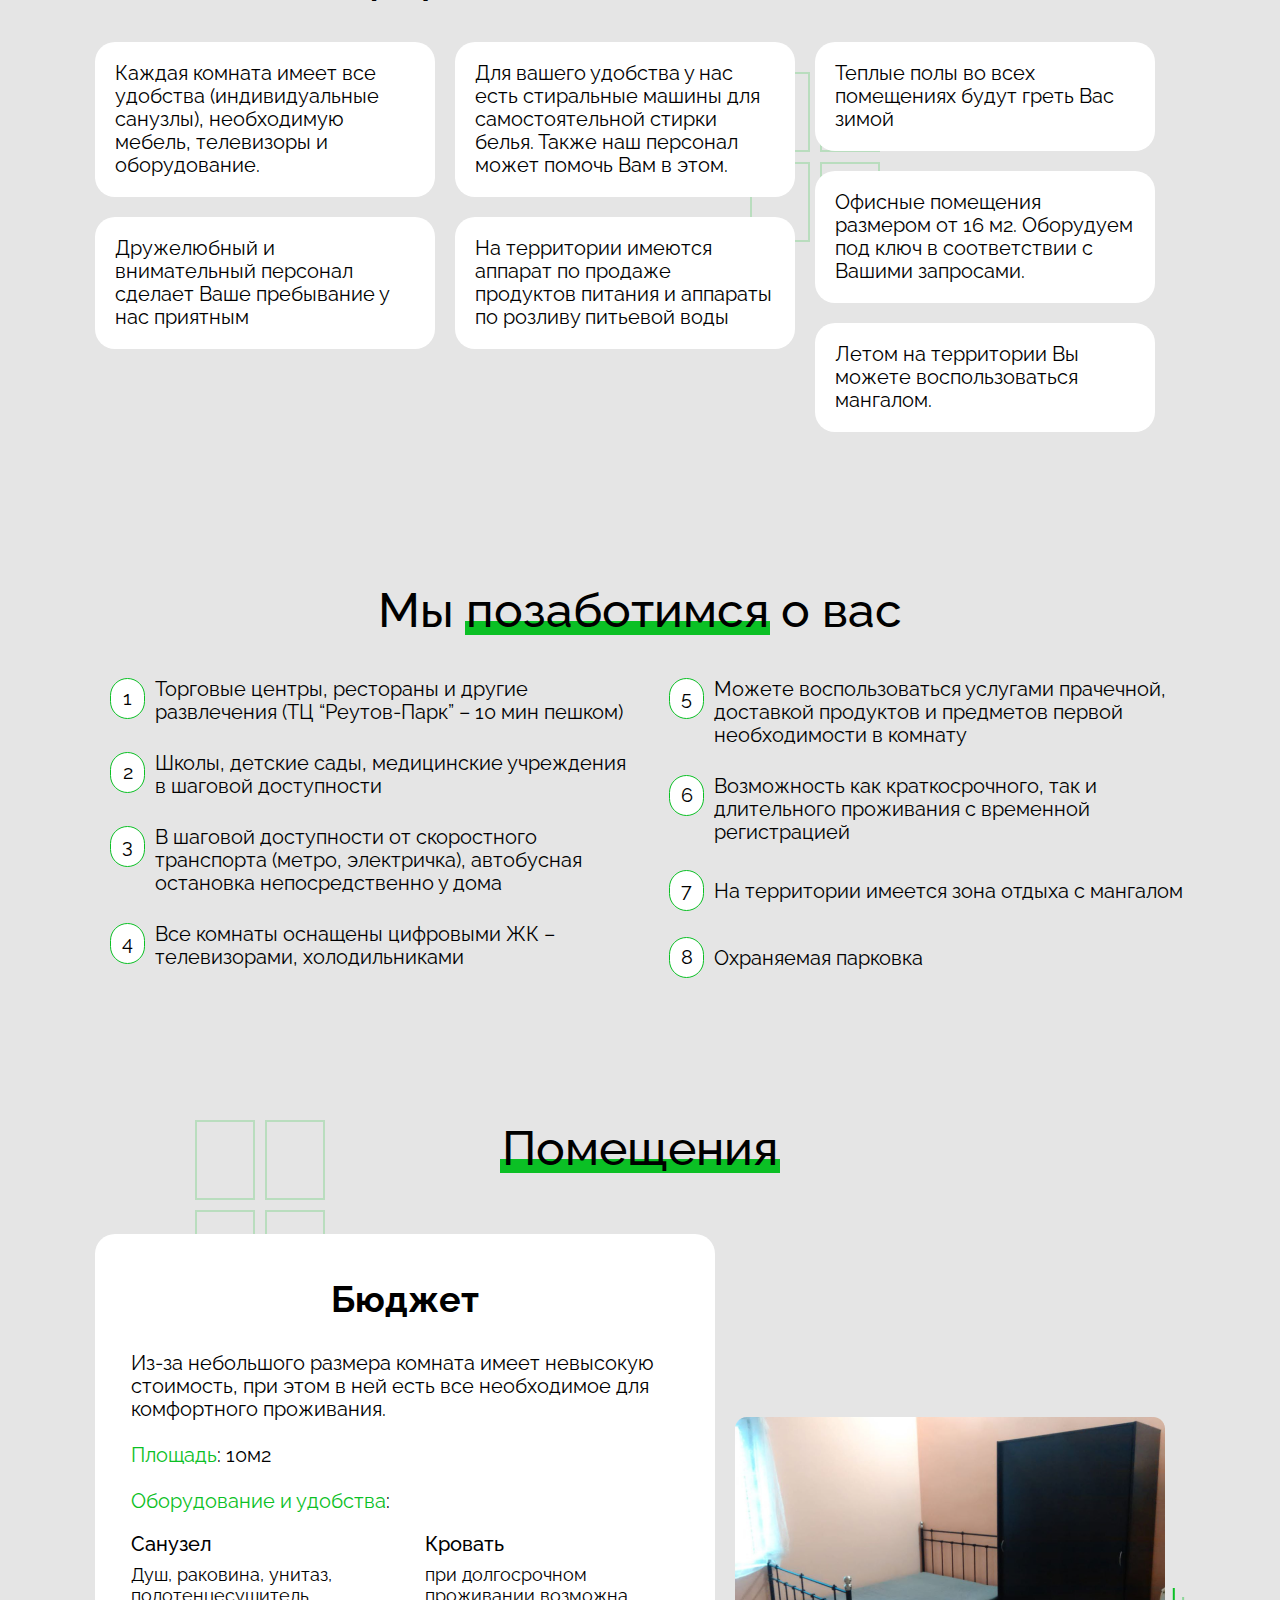
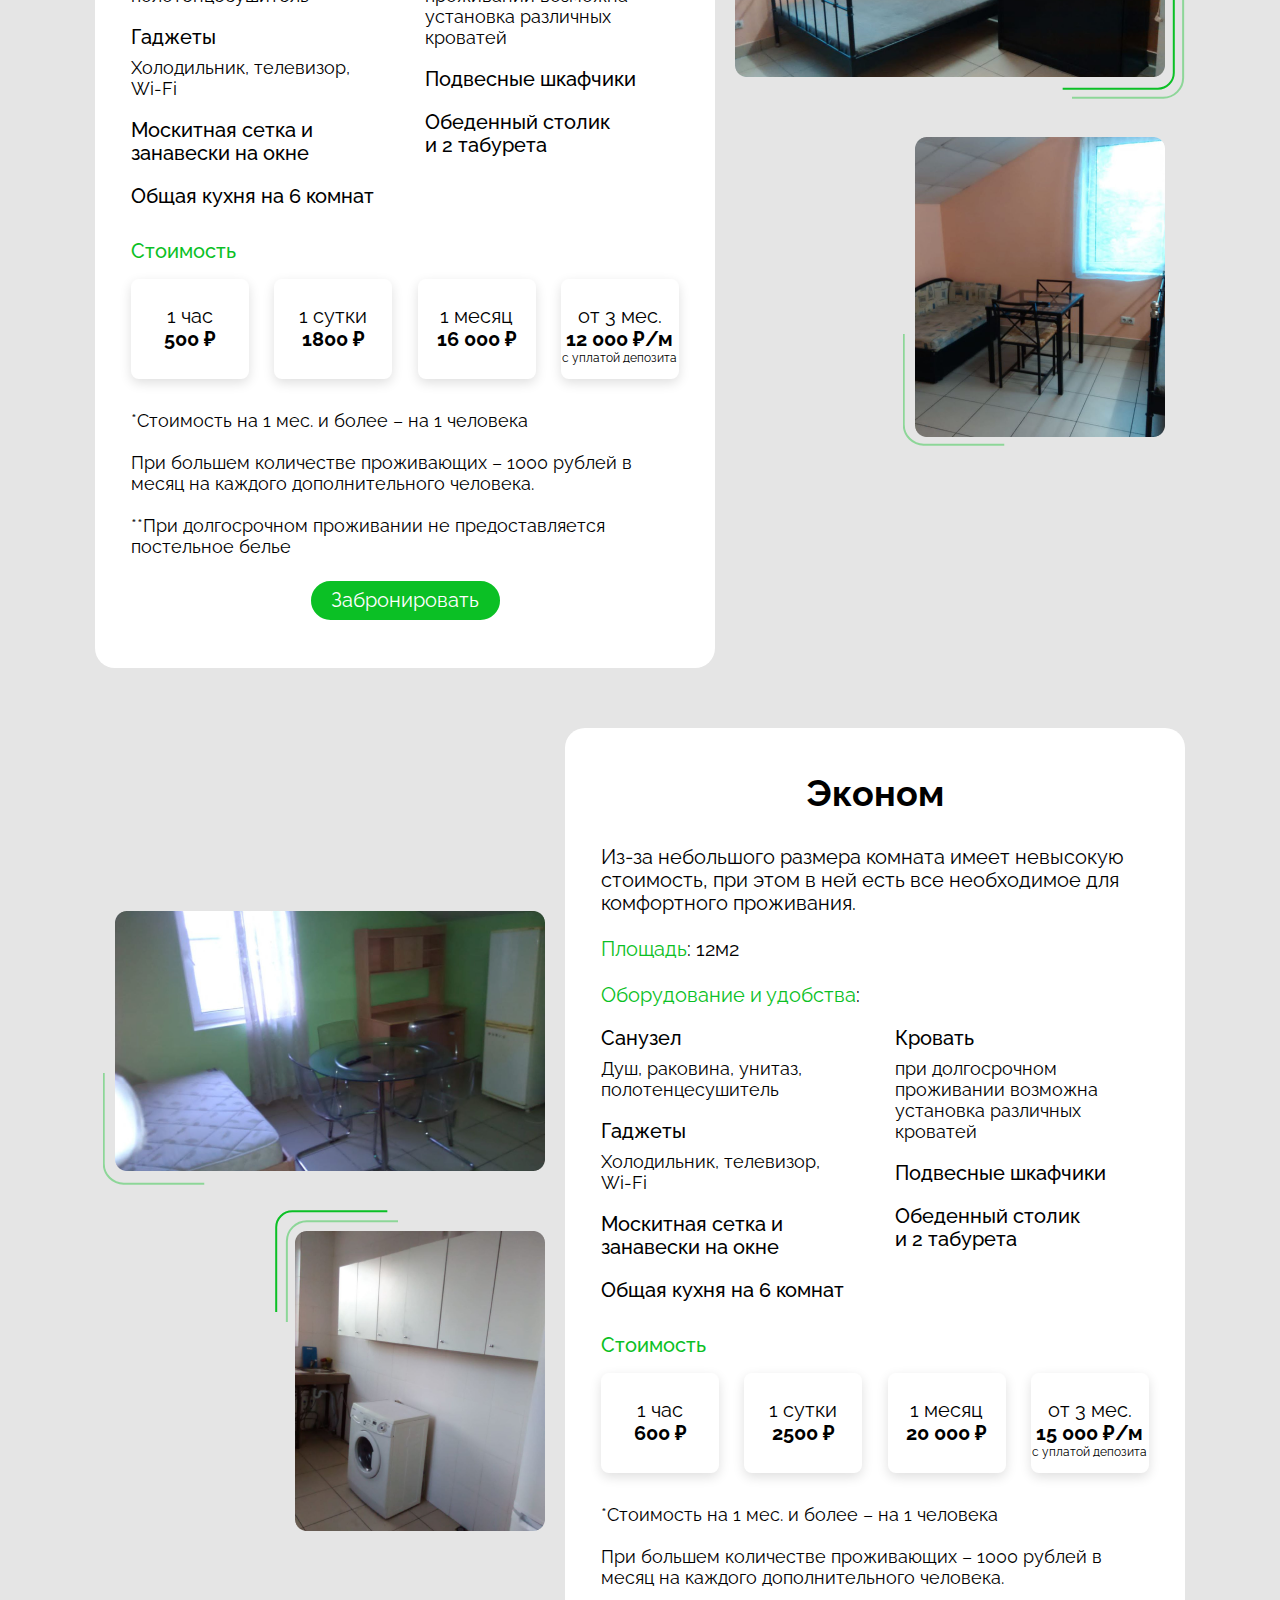
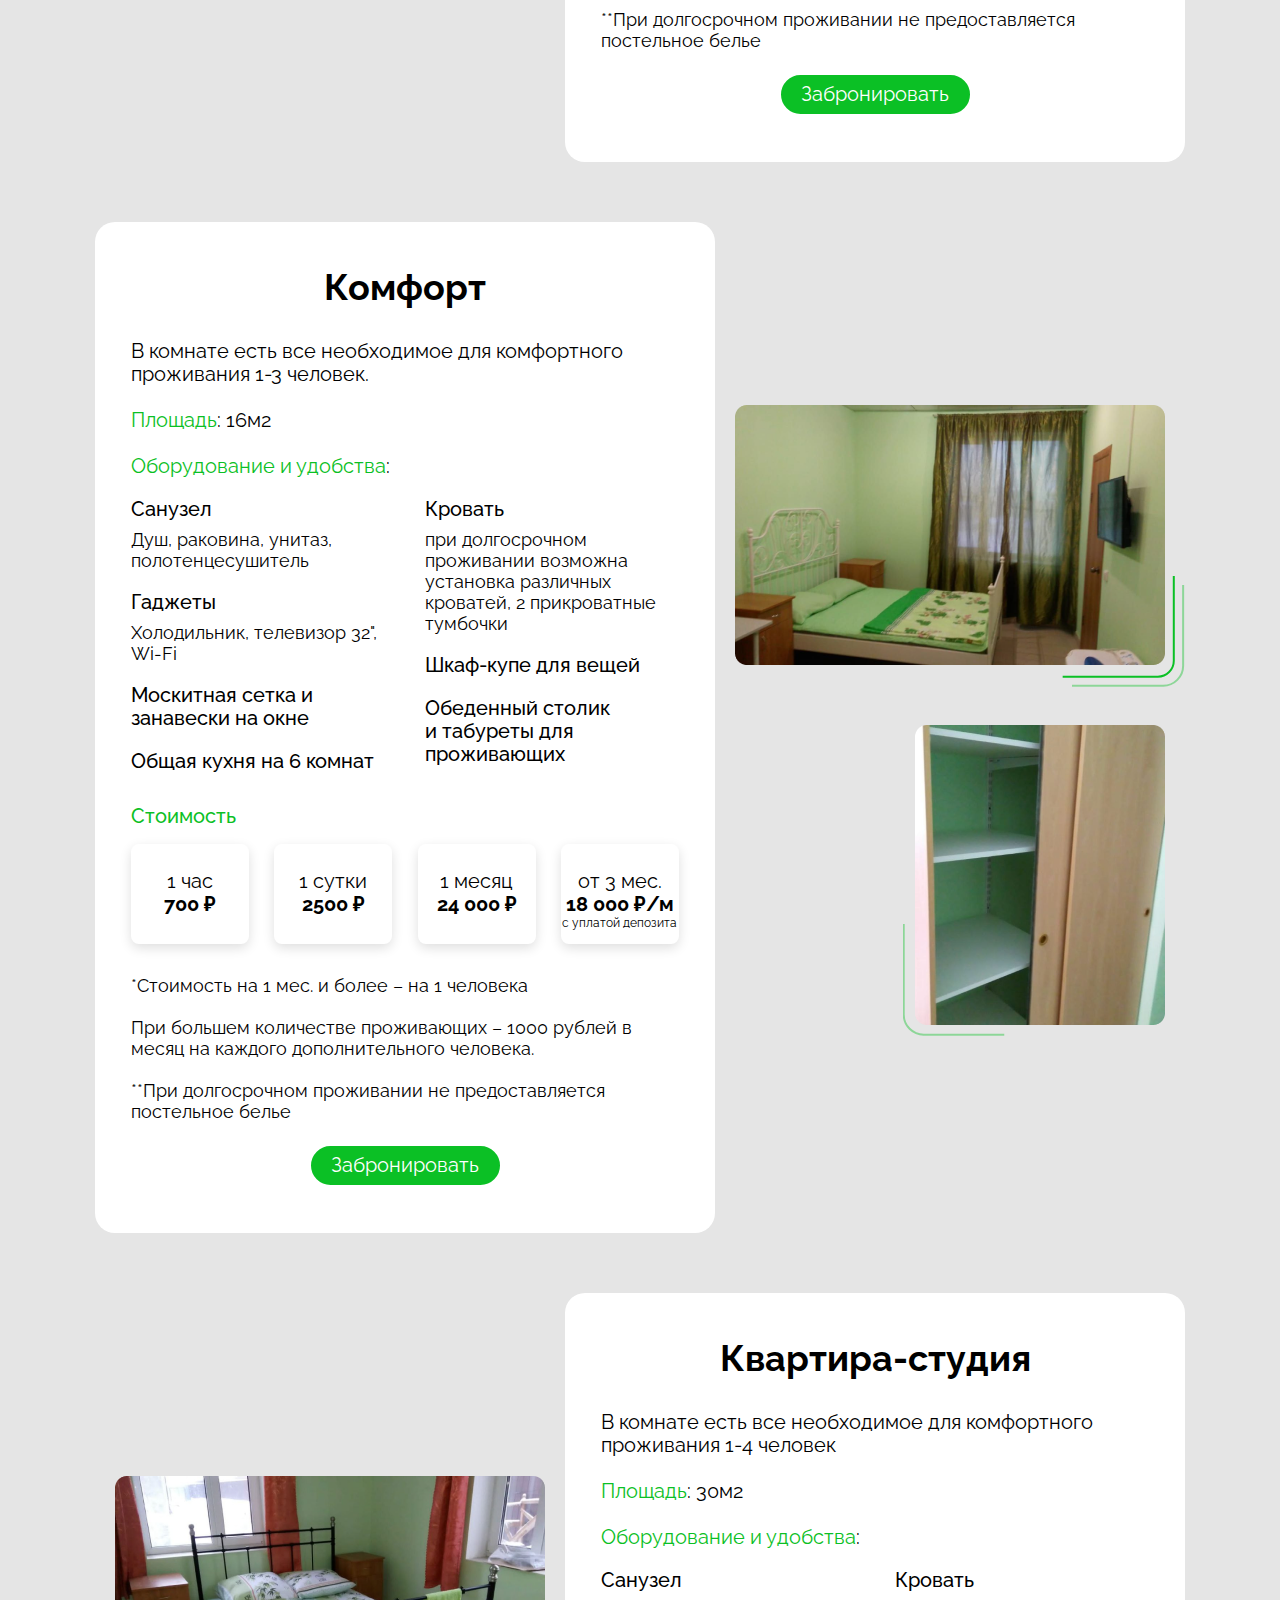
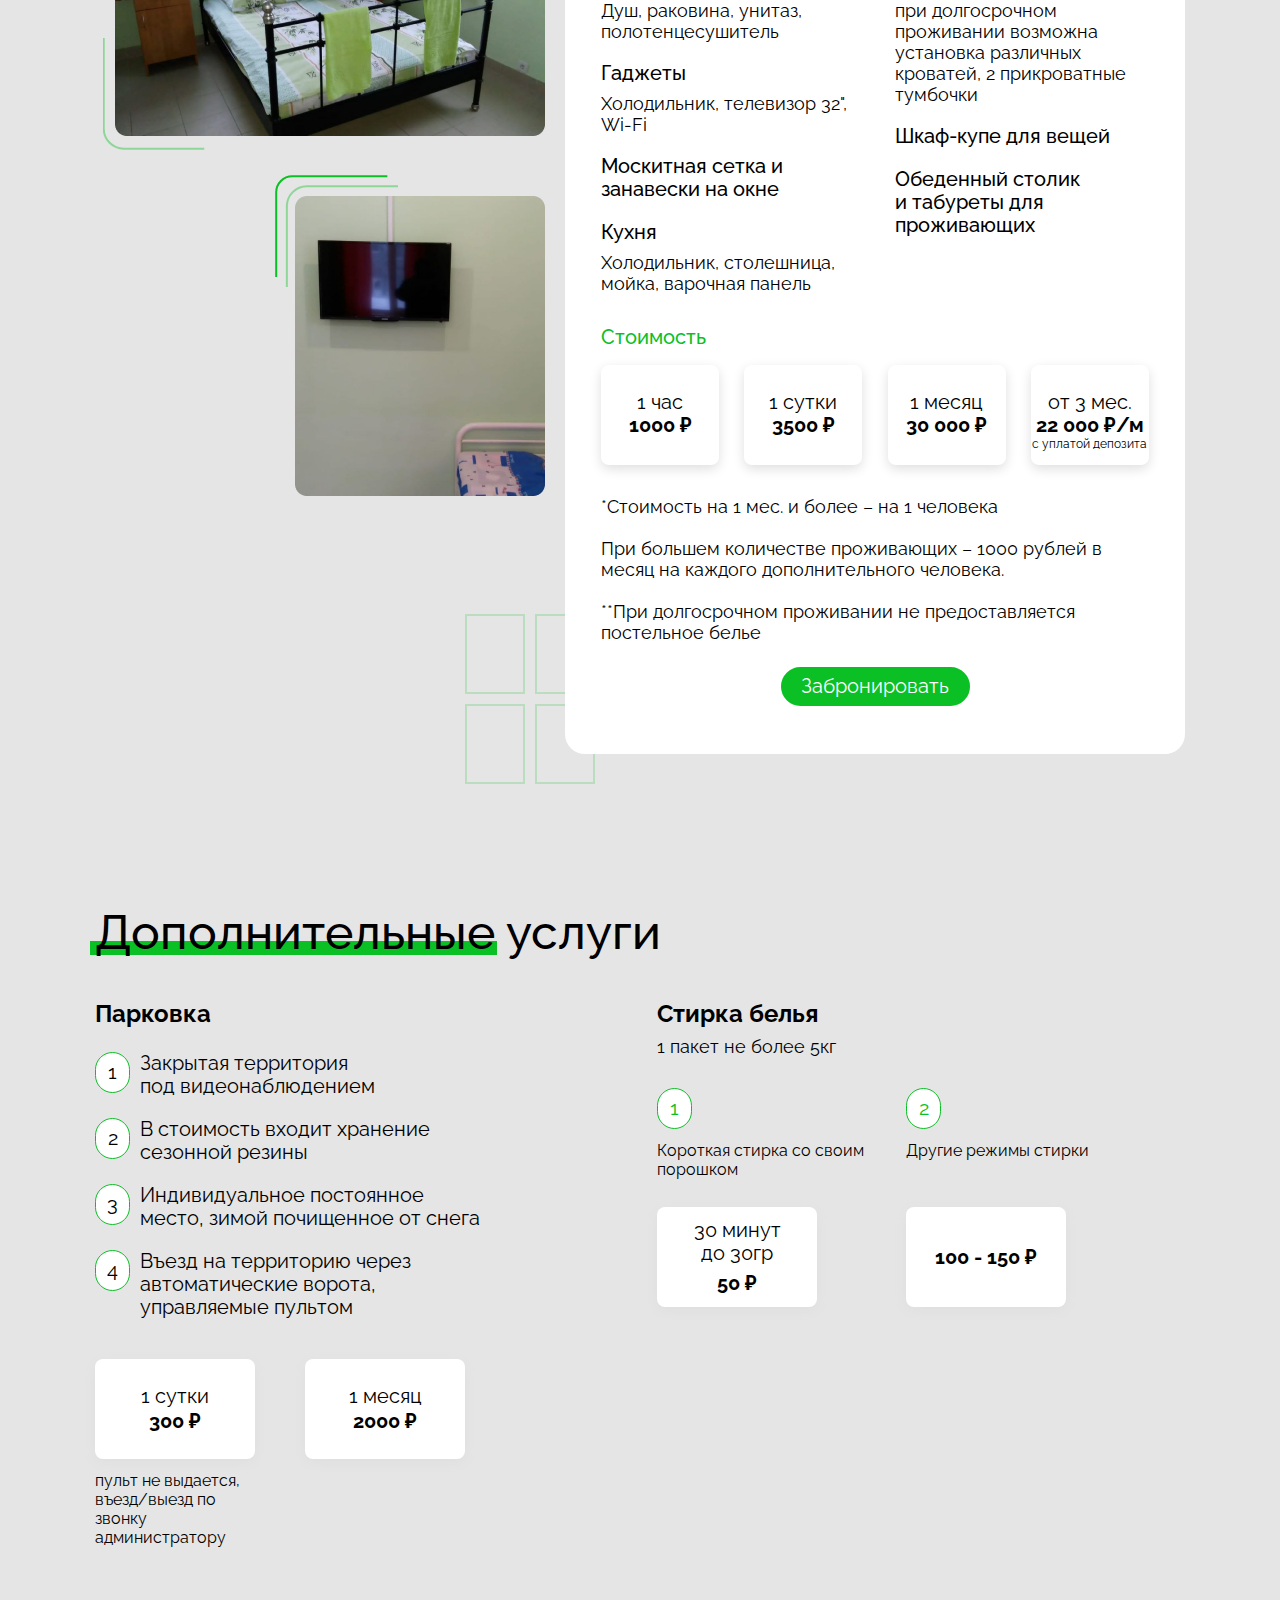
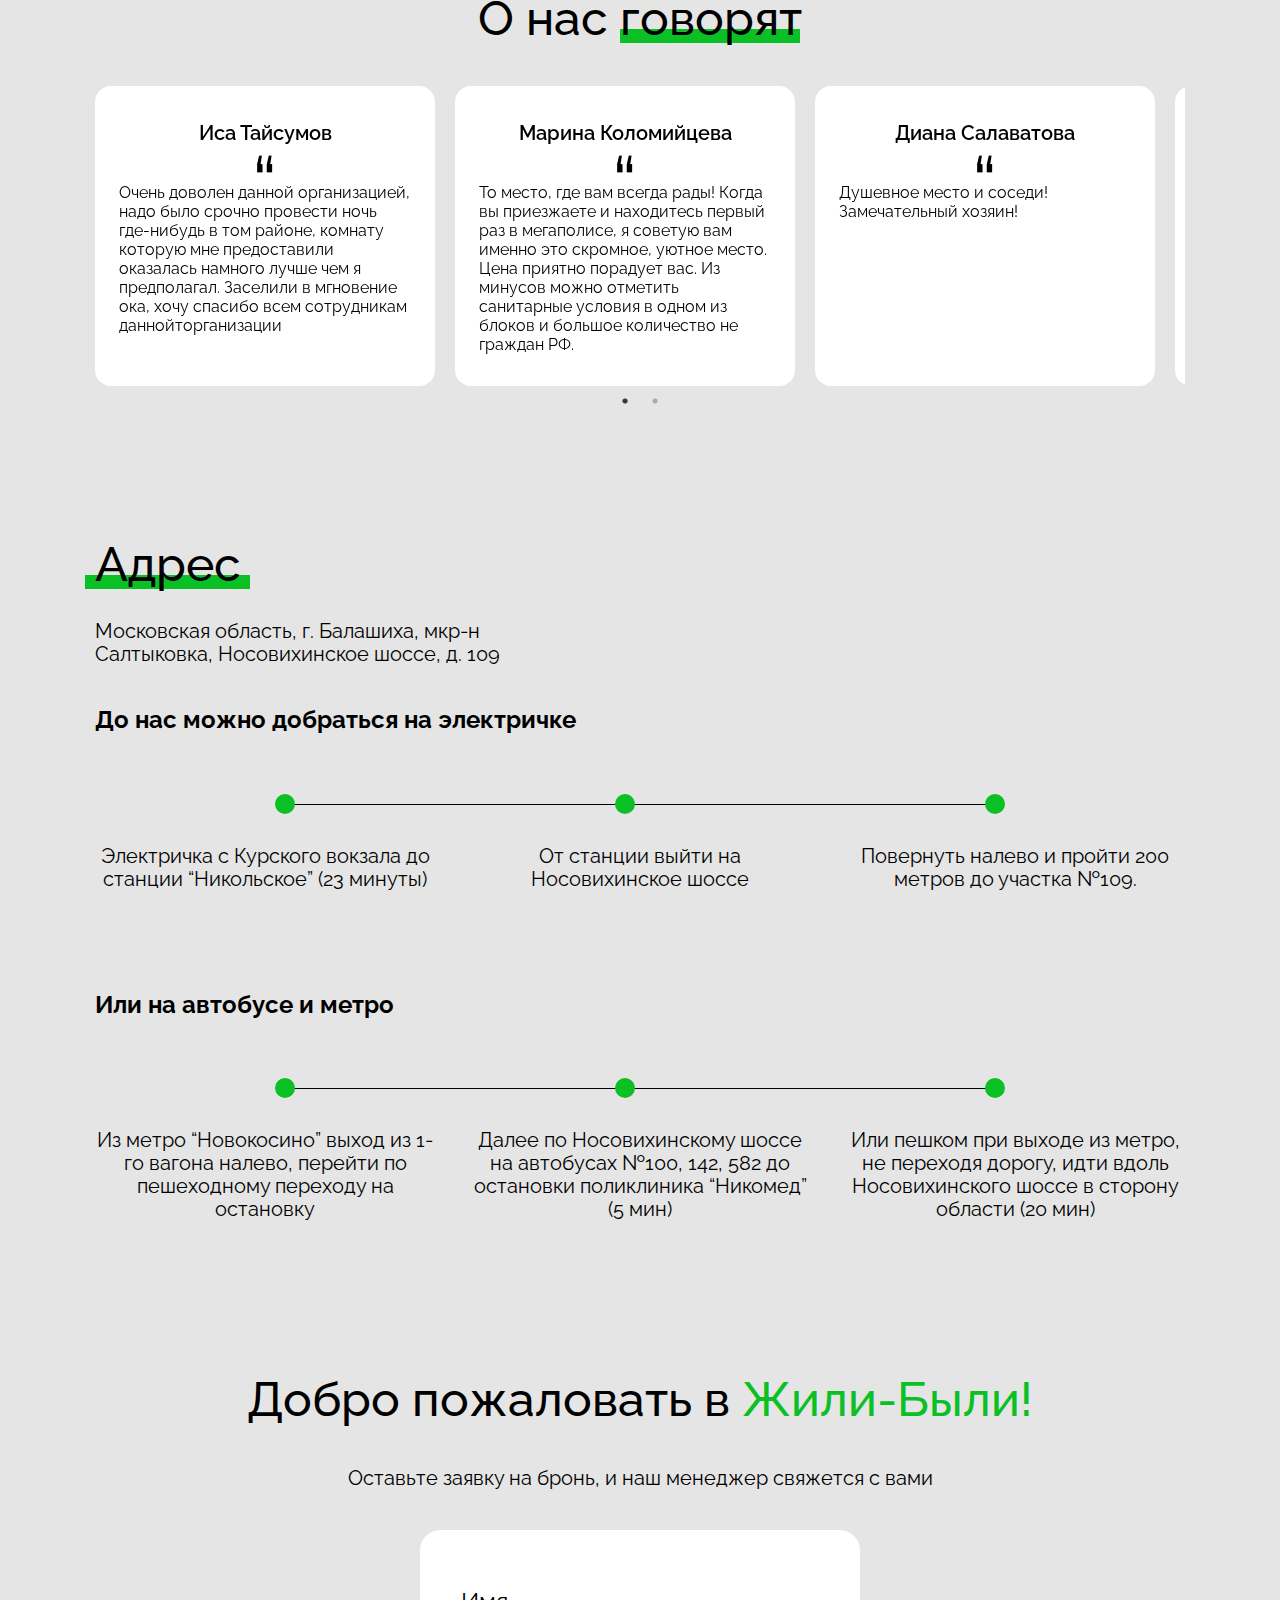
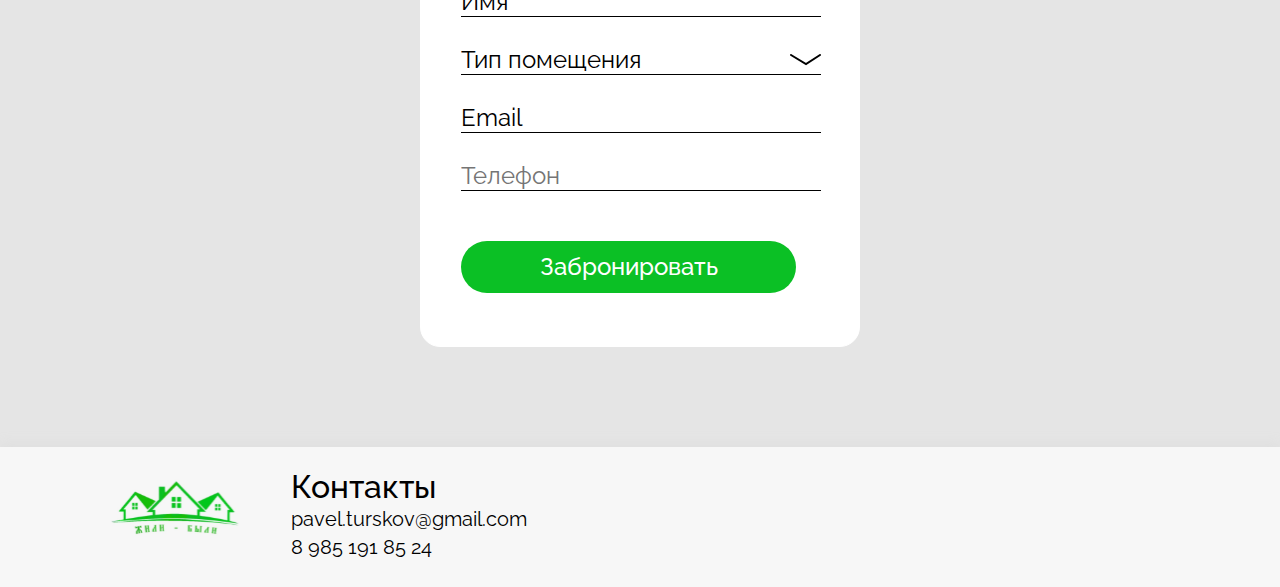
==== commit ddf99a07: "Add files via upload" ====
--- a/index.html
+++ b/index.html
@@ -34,6 +34,18 @@
                     <div class="header__phone-number">
                         8 985 191 85 24
                     </div>
+                    <div class="hamburger-menu">
+                        <input id="menu__toggle" type="checkbox" />
+                        <label class="menu__btn" for="menu__toggle">
+                            <span></span>
+                        </label>
+                        <ul class="menu__box">
+                            <li><a class="menu--item" href="./index.html" style="color: #0BC025;">Главная</a></li>
+                            <li><a class="menu--item" href="./offerta.html">Договор оферты</a></li>
+                            <li><a class="menu--item" href="tel:+79851918524">8 985 191 85 24</a></li>
+                            <li><a class="menu--item" href="mailto:pavel.turkov@gmail.com">pavel.turkov@gmail.com</a></li>
+                        </ul>
+                    </div>
                 </div>
             </header>
             <main class="main">
@@ -169,6 +181,8 @@
                                 </li>
                             </div>
                         </ol>
+                        <div class="sec-3-img-mob">
+                        </div>
                     </section>
                     <section class="sec-4" id="rooms">
                         <div class="sec-2-bg-forms">
@@ -826,6 +840,53 @@
                                 </p>
                             </div>
                         </div>
+                        <div class="sec-6-carousel-mob">
+                            <div class="sec-6-carousel-item">
+                                <h5 class="sec-6-carousel-item-title">
+                                    Иса Тайсумов
+                                </h5>
+                                <div class="sec-6-carousel-item-dots">
+                                    <img src="./img/kavichki.png" alt="kav">
+                                </div>
+                                <p class="sec-6-carousel-item-text">
+                                    Очень доволен данной организацией, надо было срочно провести ночь где-нибудь в том районе, комнату которую мне предоставили оказалась намного лучше чем я предполагал. Заселили в мгновение ока, хочу спасибо всем сотрудникам даннойторганизации
+                                </p>
+                            </div>
+                            <div class="sec-6-carousel-item">
+                                <h5 class="sec-6-carousel-item-title">
+                                    Марина Коломийцева
+                                </h5>
+                                <div class="sec-6-carousel-item-dots">
+                                    <img src="./img/kavichki.png" alt="kav">
+                                </div>
+                                <p class="sec-6-carousel-item-text">
+                                    То место, где вам всегда рады! Когда вы приезжаете и находитесь первый раз в мегаполисе, я советую вам именно это скромное, уютное место. Цена приятно порадует вас. Из минусов можно отметить санитарные условия в одном из блоков и большое количество не
+                                    граждан РФ.
+                                </p>
+                            </div>
+                            <div class="sec-6-carousel-item">
+                                <h5 class="sec-6-carousel-item-title">
+                                    Диана Салаватова
+                                </h5>
+                                <div class="sec-6-carousel-item-dots">
+                                    <img src="./img/kavichki.png" alt="kav">
+                                </div>
+                                <p class="sec-6-carousel-item-text">
+                                    Душевное место и соседи! Замечательный хозяин!
+                                </p>
+                            </div>
+                            <div class="sec-6-carousel-item">
+                                <h5 class="sec-6-carousel-item-title">
+                                    Pavel Turskov
+                                </h5>
+                                <div class="sec-6-carousel-item-dots">
+                                    <img src="./img/kavichki.png" alt="kav">
+                                </div>
+                                <p class="sec-6-carousel-item-text">
+                                    Чисто, комфортно, удобное расположение
+                                </p>
+                            </div>
+                        </div>
                     </section>
                     <section class="sec-7" id="adress">
                         <h2 class="sec-2-title">
@@ -839,7 +900,7 @@
                             До нас можно добраться на электричке
                         </h5>
                         <hr class="sec-7-route">
-                        <span class="green-elipse" style="top: 258px"></span><span style="top: 258px; left: 520px;" class=" green-elipse "></span><span style="top: 258px; left: 890px;" class="green-elipse "></span>
+                        <span class="green-elipse first"></span><span class=" green-elipse second"></span><span class="green-elipse third"></span>
                         <div class="sec-7-route-items">
                             <div class="sec-7-route-item">
                                 Электричка с Курского вокзала до станции “Никольское” (23 минуты)
@@ -855,8 +916,8 @@
                             Или на автобусе и метро
                         </h5>
                         <hr class="sec-7-route">
-                        <span class="green-elipse" style="top: 542px"></span><span style="top: 542px; left: 520px;" class=" green-elipse "></span><span style="top: 542px; left: 890px;" class="green-elipse "></span>
-                        <div class="sec-7-route-items ">
+                        <span class="green-elipse fourth"></span><span class=" green-elipse fifth"></span><span class="green-elipse sixth"></span>
+                        <div class="sec-7-route-items s">
                             <div class="sec-7-route-item ">
                                 Из метро “Новокосино” выход из 1-го вагона налево, перейти по пешеходному переходу на остановку
                             </div>
--- a/style.css
+++ b/style.css
@@ -22,6 +22,7 @@
 button {
     outline: none;
     border: none;
+    box-shadow: none;
 }
 
 .wrapper {
@@ -43,8 +44,9 @@
 }
 
 .container {
-    max-width: 1060px;
+    max-width: 1090px;
     margin: 0 auto;
+    padding: 0 15px;
 }
 
 .header .container {
@@ -55,6 +57,8 @@
 
 .img-logo {
     display: block;
+    position: relative;
+    z-index: 4;
 }
 
 .img-logo img {
@@ -65,6 +69,7 @@
 
 .company-name {
     position: relative;
+    z-index: 4;
     top: 9px;
 }
 
@@ -94,8 +99,9 @@
     transition: all 0.3s ease-in-out;
 }
 
-.menu__item:hover {
-    color: #0BC025;
+.menu__item:hover,
+.menu--item:hover {
+    color: #14A629;
 }
 
 .header__phone-number {
@@ -103,6 +109,7 @@
     margin-top: auto;
     margin-bottom: auto;
     margin-left: auto;
+    margin-right: 30px;
     font-weight: 600;
 }
 
@@ -151,15 +158,22 @@
 }
 
 .choose-room:hover {
-    background-color: #0f7c1f;
+    background-color: #14A629
+}
+
+.choose-room:active {
+    background: #127C21;
 }
 
 .sec-1-right {
     margin-left: 37px;
     margin-top: 31px;
-}
-
-.pic1 {}
+    position: relative;
+}
+
+.pic1 {
+    position: relative;
+}
 
 .main-welcome {
     font-size: 24px;
@@ -244,10 +258,11 @@
     background: #FFFFFF;
     border-radius: 20px;
     padding: 20px;
-    width: 300px;
+    width: 340px;
     font-size: 20px;
     line-height: 23px;
     color: #000000;
+    box-sizing: border-box;
 }
 
 .sec-2-item:last-child {
@@ -303,7 +318,7 @@
     width: 305px;
     position: absolute;
     z-index: 0;
-    left: 355px;
+    left: 370px;
     top: 39px;
 }
 
@@ -376,6 +391,7 @@
 
 .offerta {
     display: flex;
+    padding-bottom: 40px;
 }
 
 .offerta-left {
@@ -417,7 +433,11 @@
 }
 
 .offerta-btn:hover {
-    background-color: #0f7c1f;
+    background-color: #14A629;
+}
+
+.offerta-btn:active {
+    background: #127C21;
 }
 
 .sec-4 {
@@ -461,7 +481,7 @@
     width: 280px;
     position: absolute;
     z-index: 0;
-    left: 390px;
+    left: 405px;
     top: 39px;
 }
 
@@ -574,7 +594,11 @@
 }
 
 .room-booking:hover {
-    background-color: #0f7c1f;
+    background-color: #14A629;
+}
+
+.room-booking:active {
+    background: #127C21;
 }
 
 .sec-4-room-type-first-right {
@@ -710,12 +734,16 @@
 
 .sec-6 .sec-4-title-underline {
     width: 180px;
-    left: 510px;
-}
-
-.sec-6-carousel {
-    width: 1420px;
-    height: 300px;
+    left: 525px;
+}
+
+.sec-6-carousel-mob {
+    display: none;
+    flex-direction: column;
+}
+
+.sec-6-carousel-mob .sec-6-carousel-item {
+    margin-bottom: 20px;
 }
 
 .sec-6-carousel-item {
@@ -726,6 +754,7 @@
     padding: 36px 24px 49px;
     margin-right: 20px;
     box-sizing: border-box;
+    margin-right: 20px;
 }
 
 .sec-6-carousel-item-title {
@@ -792,7 +821,7 @@
     border-radius: 50%;
     background: #0BC025;
     position: absolute;
-    left: 150px;
+    left: 180px;
 }
 
 .sec-7-route-items {
@@ -893,7 +922,11 @@
 }
 
 button:hover {
-    background-color: #0f7c1f;
+    background-color: #14A629;
+}
+
+button:active {
+    background: #127C21;
 }
 
 .footer {
@@ -939,4 +972,717 @@
     font-size: 20px;
     line-height: 12px;
     color: #000000;
+}
+
+.sec-3-img-mob {
+    display: none;
+    border-radius: 20px;
+    background-image: url('./img/pic8.png');
+    background-size: 100% 100%;
+    border: 1px solid #0BC025;
+    height: 392px;
+    background-repeat: no-repeat;
+    margin-top: 48px;
+    width: 90%;
+    margin-left: auto;
+    margin-right: auto;
+}
+
+.first,
+.second,
+.third,
+.fourth,
+.fifth,
+.sixth {
+    top: 258px;
+}
+
+.second,
+.fifth {
+    left: 520px;
+}
+
+.fourth,
+.fifth,
+.sixth {
+    top: 542px;
+}
+
+.third,
+.sixth {
+    left: 890px;
+}
+
+.hamburger-menu {
+    display: none;
+    float: right;
+    width: 50px;
+}
+
+#menu__toggle {
+    opacity: 0;
+}
+
+#menu__toggle:checked+.menu__btn>span {
+    transform: rotate(45deg);
+}
+
+#menu__toggle:checked+.menu__btn>span::before {
+    top: 0;
+    transform: rotate(0deg);
+}
+
+#menu__toggle:checked+.menu__btn>span::after {
+    top: 0;
+    transform: rotate(90deg);
+}
+
+#menu__toggle:checked~.menu__box {
+    top: 0 !important;
+}
+
+.menu__btn {
+    position: fixed;
+    top: 40px;
+    right: 20px;
+    width: 26px;
+    height: 26px;
+    cursor: pointer;
+    z-index: 4;
+}
+
+.menu__btn>span,
+.menu__btn>span::before,
+.menu__btn>span::after {
+    display: block;
+    position: absolute;
+    width: 100%;
+    height: 1px;
+    background-color: #000000;
+    transition-duration: .25s;
+}
+
+.menu__btn>span::before {
+    content: '';
+    top: -8px;
+}
+
+.menu__btn>span::after {
+    content: '';
+    top: 8px;
+}
+
+.menu__box {
+    display: block;
+    position: fixed;
+    top: -150%;
+    left: 0%;
+    width: 100%;
+    height: 100%;
+    margin: 0;
+    padding: 80px 0;
+    list-style: none;
+    background: rgba(247, 247, 247, 0.96);
+    transition-duration: .25s;
+    z-index: 2;
+}
+
+.menu--item {
+    display: block;
+    padding: 10px 18px 10px;
+    box-sizing: border-box;
+    font-size: 18px;
+    text-decoration: none;
+    transition-duration: .25s;
+    width: 100%;
+    margin-bottom: 0px;
+}
+
+.menu__box li:nth-child(2) {
+    margin-bottom: 60px;
+}
+
+.menu__box li:nth-child(3) {
+    margin-bottom: -5px;
+}
+
+.menu--item:hover {
+    background-color: #CFD8DC;
+}
+
+@media (max-width: 1105px) {
+    .container {
+        max-width: calc(1060px - 175px);
+    }
+    .offerta-right {
+        margin-top: 15px;
+        margin-left: 0;
+    }
+    .fourth,
+    .fifth,
+    .sixth {
+        top: 565px;
+    }
+    .second,
+    .fifth {
+        left: 420px;
+    }
+    .first,
+    .fourth {
+        left: 80px;
+    }
+    .third,
+    .sixth {
+        left: 790px;
+    }
+    .sec-6 .sec-4-title-underline {
+        width: 180px;
+        left: 420px;
+    }
+    .sec-2-bg-forms {
+        display: none;
+    }
+    .sec-1-right {
+        margin-left: 0;
+        margin-top: 80px;
+    }
+    .pic1 {
+        width: 370px;
+    }
+    .main-benefits {
+        flex-direction: column;
+    }
+    .main-benefit {
+        width: 90% !important;
+        margin-bottom: 20px;
+        height: auto !important;
+        margin-left: auto !important;
+        margin-right: auto !important;
+    }
+    .main-benefit-text {
+        max-width: 100%;
+    }
+    .sec-2-item {
+        border: 1px solid black;
+        background: none;
+    }
+    .sec-2-items {
+        flex-direction: column;
+    }
+    .sec-2-items-col {
+        margin-bottom: 20px;
+    }
+    .sec-2-item {
+        width: 270px;
+    }
+    .sec-2-items-col:first-child .sec-2-item:last-child {
+        margin-left: 170px;
+    }
+    .sec-2-items-col:nth-child(2) .sec-2-item:last-child {
+        margin-left: 50px;
+        margin-bottom: 20px;
+    }
+    .sec-2-items-col:nth-child(3) .sec-2-item:nth-child(2) {
+        margin-left: 300px;
+        margin-top: -150px;
+    }
+    .sec-2-items-col:last-child .sec-2-item:last-child {
+        width: 300px;
+    }
+    .sec-2-items-col {
+        margin-left: auto;
+        margin-right: auto;
+    }
+    .sec-3-advantage {
+        width: 319px;
+    }
+    .sec-3 .sec-3-title-underline {
+        left: 265px;
+    }
+    .sec-4 .sec-4-title-underline {
+        left: 305px;
+    }
+    .sec-4-room-type-first-right {
+        display: none;
+    }
+    .sec-4-room-type-first-left {
+        width: 80%;
+        margin-left: auto;
+        margin-right: auto;
+    }
+    .offerta {
+        flex-direction: column;
+    }
+}
+
+@media (max-width: 892px) {
+    .container {
+        max-width: calc(760px);
+    }
+    .first,
+    .second,
+    .third {
+        top: 235px;
+    }
+    .fourth,
+    .fifth,
+    .sixth {
+        top: 543px;
+    }
+    .second,
+    .fifth {
+        left: 360px;
+    }
+    .first,
+    .fourth {
+        left: 20px;
+    }
+    .third,
+    .sixth {
+        left: 730px;
+    }
+    .sec-6 .sec-4-title-underline {
+        width: 130px;
+        left: 360px;
+        top: 35px;
+    }
+    .img-logo img {
+        width: 103px;
+    }
+    .header__phone-number {
+        font-size: 18px;
+    }
+    .name-bold {
+        font-size: 18px;
+    }
+    .name-regular {
+        font-size: 14px;
+    }
+    .sec-1-title {
+        font-size: 32px;
+        width: 340px;
+        line-height: 32px;
+    }
+    .sec-2-title,
+    .sec-3-title {
+        font-size: 32px;
+    }
+    .hours-variant {
+        font-size: 16px;
+        margin-right: 28px;
+    }
+    .choose-room {
+        width: 202px;
+        height: 43px;
+        font-size: 16px;
+    }
+    .menu__item {
+        font-size: 14px;
+    }
+    .main-welcome {
+        font-size: 20px;
+    }
+    .sec-2-item {
+        font-size: 16px;
+    }
+    .sec-2 .sec-2-title-underline {
+        left: 113px;
+        width: 180px;
+        top: 35px;
+    }
+    .sec-3 .sec-3-title-underline {
+        left: 260px;
+        top: 35px;
+        width: 210px;
+    }
+    .sec-3-advantage {
+        font-size: 16px;
+    }
+    .sec-4 .sec-4-title-underline {
+        left: 280px;
+        top: 35px;
+        width: 200px;
+    }
+    .sec-4-room-title {
+        font-size: 28px;
+    }
+    .sec-4-room-sub {
+        font-size: 16px;
+        width: 100%;
+    }
+    .room-thing-title,
+    .room-thing-text {
+        font-size: 18px;
+        width: 100%;
+    }
+    .room-price-tarif-text {
+        font-size: 16px;
+    }
+    .room-price-text {
+        font-size: 14px;
+        width: 100%;
+    }
+    .room-booking {
+        font-size: 18px;
+    }
+    .form-btn {
+        font-size: 16px;
+    }
+    .sec-5 .sec-4-title-underline {
+        width: 390px;
+    }
+    .sec-5-offers {
+        flex-direction: column;
+    }
+    .sec-5-left {
+        margin-bottom: 80px;
+    }
+    .sec-5-left-title {
+        font-size: 20px;
+    }
+    .sec-5-left-lst-item {
+        font-size: 16px;
+    }
+    .sec-7-sub,
+    .sec-7-route-item {
+        font-size: 16px;
+        width: 100%;
+    }
+    .sec-8-sub,
+    input,
+    select,
+    .offerta-text,
+    .offerta-btn {
+        font-size: 16px;
+    }
+    .footer-title {
+        font-size: 32px;
+    }
+    .footer-mail,
+    .footer-phone {
+        font-size: 18px;
+    }
+    .offerta-title {
+        font-size: 40px;
+    }
+}
+
+@media (max-width: 825px) {
+    .header__phone-number {
+        display: none;
+    }
+    .hamburger-menu {
+        display: block !important;
+    }
+    .menu {
+        display: none;
+    }
+}
+
+@media (max-width: 780px) {
+    .container {
+        max-width: 660px;
+    }
+    .footer-contacts {
+        margin-left: 7px;
+    }
+    .first,
+    .second,
+    .third,
+    .fourth,
+    .fifth,
+    .sixth {
+        left: 3px;
+    }
+    .second {
+        top: 300px;
+    }
+    .first {
+        top: 200px;
+    }
+    .third {
+        top: 400px;
+    }
+    .fourth {
+        top: 500px;
+    }
+    .fifth {
+        top: 600px;
+    }
+    .sixth {
+        top: 700px;
+    }
+    .sec-7-route {
+        transform: rotate(90deg);
+        width: 196px;
+        margin-left: -85px;
+        position: relative;
+        top: 110px;
+    }
+    .sec-7-route-title {
+        margin-bottom: 19px;
+    }
+    .sec-7-route-items {
+        flex-direction: column;
+        margin-left: 50px;
+        margin-top: -35px;
+    }
+    .sec-7-route-item {
+        text-align: left;
+        margin-bottom: 50px;
+    }
+    .s .sec-7-route-item {
+        margin-bottom: 20px;
+    }
+    .sec-3-img-mob {
+        display: block;
+    }
+    .sec-6-carousel {
+        display: none;
+    }
+    .sec-6-carousel-item {
+        margin-left: auto;
+        margin-right: auto;
+    }
+    .sec-6-carousel-mob {
+        display: flex;
+        align-items: center;
+    }
+    .sec-6 .sec-4-title-underline {
+        width: 130px;
+        left: 310px;
+    }
+    .sec-1 {
+        flex-direction: column;
+    }
+    .pic1 {
+        width: 340px;
+    }
+    .sec-1-right,
+    .sec-1-left {
+        margin-left: auto;
+        margin-right: auto;
+    }
+    .sec-2-items-col {
+        margin-left: 0;
+    }
+    .sec-3 .sec-3-title-underline {
+        left: 210px;
+    }
+    .sec-3-advantages {
+        flex-direction: column;
+    }
+    .sec-3-advantages-col:first-child {
+        margin-bottom: 28px;
+    }
+    .sec-4 .sec-4-title-underline {
+        left: 230px;
+    }
+}
+
+@media (max-width: 670px) {
+    .container {
+        max-width: 562px;
+    }
+    .second {
+        top: 320px;
+    }
+    .first {
+        top: 220px;
+    }
+    .third {
+        top: 420px;
+    }
+    .fourth {
+        top: 560px;
+    }
+    .fifth {
+        top: 640px;
+    }
+    .sixth {
+        top: 740px;
+    }
+    .sec-3-img-mob {
+        width: 95%;
+        background-size: cover;
+    }
+    .sec-6 .sec-4-title-underline {
+        width: 130px;
+        left: 265px;
+    }
+    .sec-2-items-col {
+        width: 340px;
+    }
+    .sec-2-item {
+        width: 280px;
+    }
+    .sec-2-items-col:nth-child(3) .sec-2-item:nth-child(2) {
+        margin-left: 170px;
+        margin-top: -200px;
+    }
+    .sec-2-items-col:nth-child(3) .sec-2-item:nth-child(1),
+    .sec-2-items-col:nth-child(3) .sec-2-item:nth-child(2) {
+        width: 150px;
+    }
+    .sec-2-items-col:nth-child(3) .sec-2-item:nth-child(3) {
+        width: 420px;
+    }
+    .sec-2-items-col:nth-child(1) .sec-2-item:nth-child(2) {
+        margin-right: auto;
+    }
+    .sec-2-items-col:nth-child(3) .sec-2-item:nth-child(2) {
+        width: 170px;
+    }
+    .sec-3 .sec-3-title-underline {
+        left: 160px;
+    }
+    .sec-4 .sec-4-title-underline {
+        left: 185px;
+    }
+    .room-price-tarifs {
+        flex-wrap: wrap;
+        justify-content: baseline;
+    }
+    .room-price-tarif {
+        margin-bottom: 24px;
+        width: 160px;
+    }
+}
+
+@media (max-width: 572px) {
+    .container {
+        max-width: 464px;
+    }
+    .sec-3-img-mob {
+        background-position: -70px 0;
+    }
+    .sec-6 .sec-4-title-underline {
+        width: 130px;
+        left: 215px;
+    }
+    .main-welcome {
+        max-width: 322px;
+    }
+    .sec-2-items-col:nth-child(2) .sec-2-item:first-child {
+        width: 340px;
+    }
+    .sec-3 .sec-3-title-underline {
+        left: 113px;
+    }
+    .sec-4 .sec-4-title-underline {
+        left: 133px;
+    }
+    .room-thing-text,
+    .room-thing-title {
+        width: 165px !important;
+    }
+    .sec-5-left-lst-item {
+        width: 290px !important;
+    }
+    .second {
+        top: 350px;
+    }
+    .first {
+        top: 250px;
+    }
+    .third {
+        top: 450px;
+    }
+    .fourth {
+        top: 610px;
+    }
+    .fifth {
+        top: 710px;
+    }
+    .sixth {
+        top: 810px;
+    }
+}
+
+@media (max-width: 490px) {
+    .container {
+        max-width: 345px;
+    }
+    .s {
+        margin-top: -50px;
+    }
+    input,
+    select {
+        width: 100% !important;
+    }
+    .form {
+        width: 340px !important;
+    }
+    .form-btn {
+        width: 258px;
+        height: 47px;
+    }
+    .fourth {
+        top: 620px;
+    }
+    .fifth {
+        top: 720px;
+    }
+    .sixth {
+        top: 820px;
+    }
+    .sec-3-img-mob {
+        width: 100%;
+    }
+    .sec-6 .sec-4-title-underline {
+        left: 160px;
+    }
+    .sec-5-right-lst-item:last-child {
+        margin-left: -25px;
+    }
+    .sec-5-right-lst-text {
+        width: 160px !important;
+    }
+    .sec-5 .sec-2-title {
+        line-height: 42px;
+    }
+    .sec-5 .sec-4-title-underline {
+        width: 280px;
+        top: 25px;
+    }
+    .sec-3-title-underline {
+        left: 58px;
+    }
+    .sec-3-title {
+        width: 314px;
+        margin-left: auto;
+        margin-right: auto;
+    }
+    .sec-3 .sec-3-title-underline {
+        left: 88px;
+    }
+    .sec-2-items-col:nth-child(1) .sec-2-item:last-child {
+        margin-left: auto;
+    }
+    .sec-2-items-col:nth-child(3) .sec-2-item:nth-child(3) {
+        width: 100%;
+    }
+    .sec-2-items-col {
+        width: 340px;
+        margin-left: 0;
+        margin-right: 0;
+    }
+    .sec-1-right,
+    .sec-1-left {
+        margin-left: 0;
+        margin-right: 0;
+    }
+    .sec-3-advantage {
+        width: 283px;
+    }
+    .sec-4 .sec-4-title-underline {
+        left: 80px;
+    }
+    .sec-4-room-type-first-left {
+        width: 100%;
+        margin-left: -35px;
+    }
+    .room-things-col:first-child {
+        margin-right: 20px;
+    }
 }